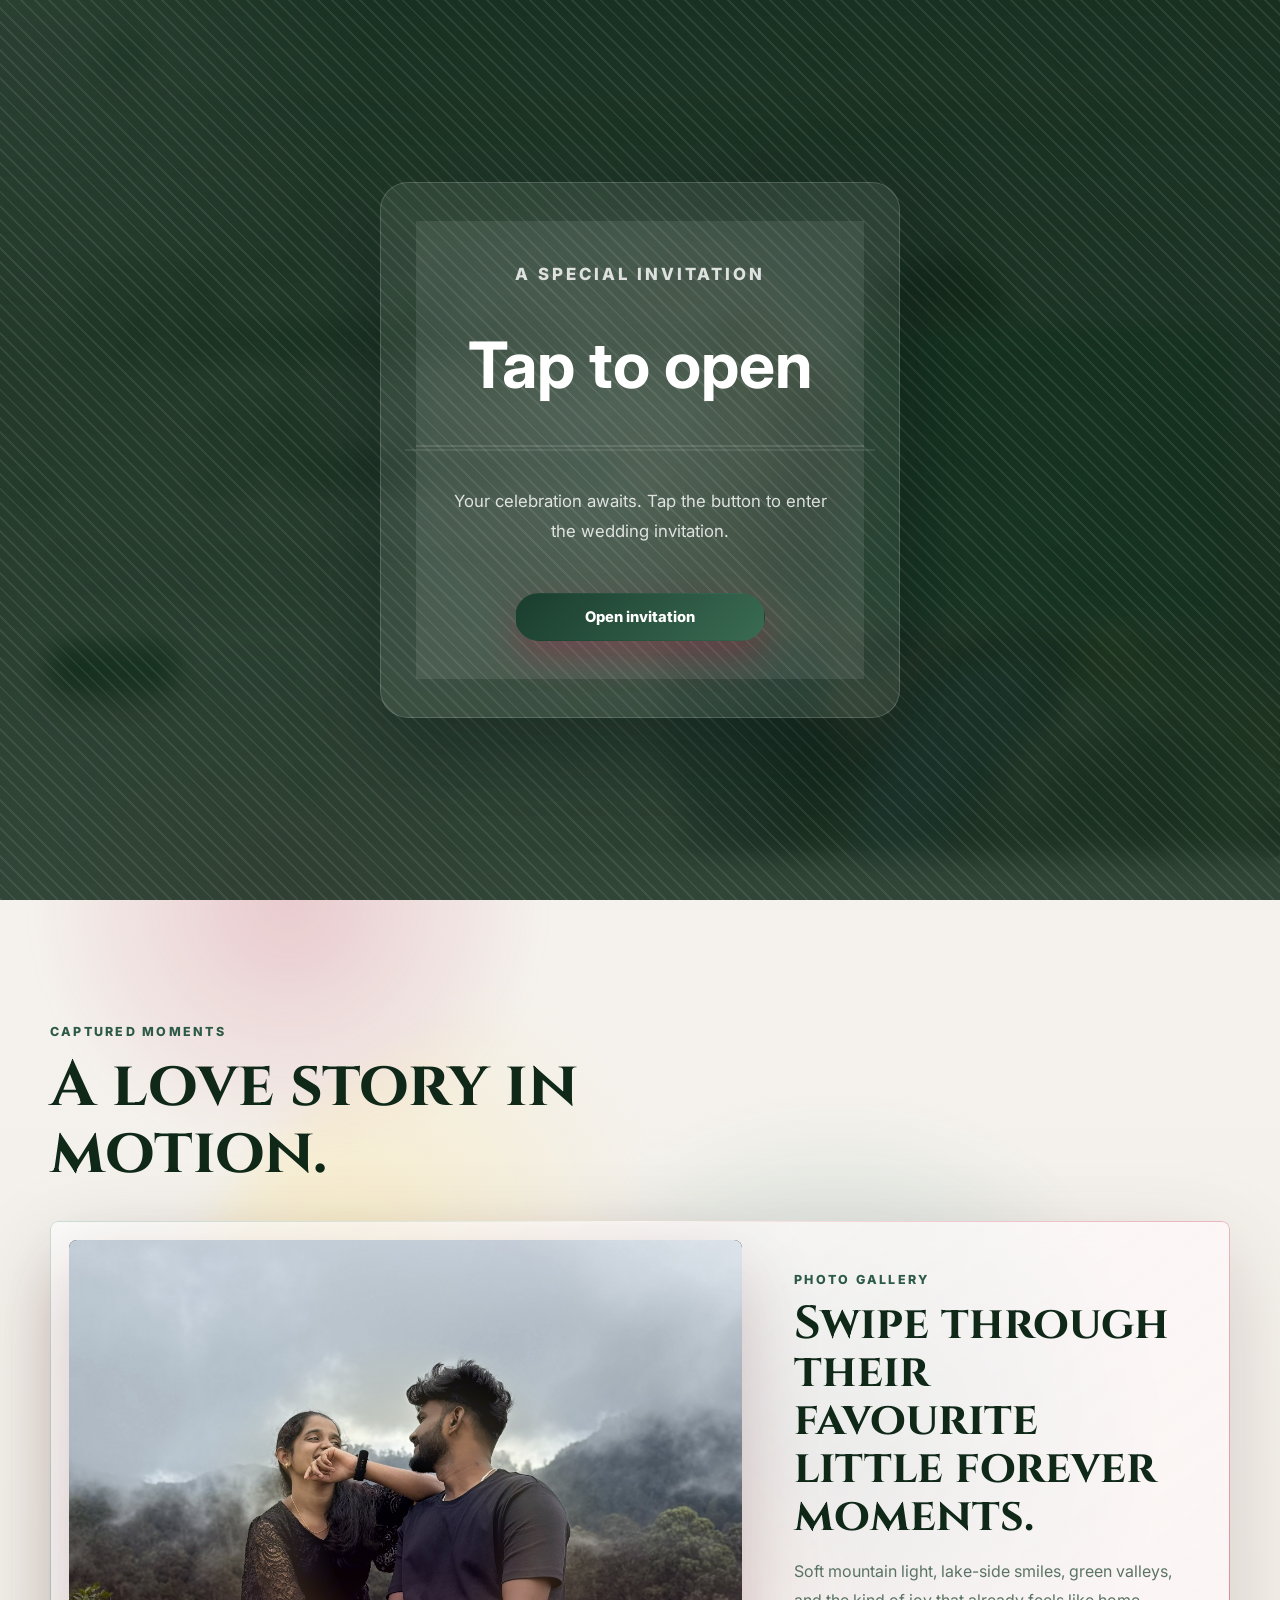
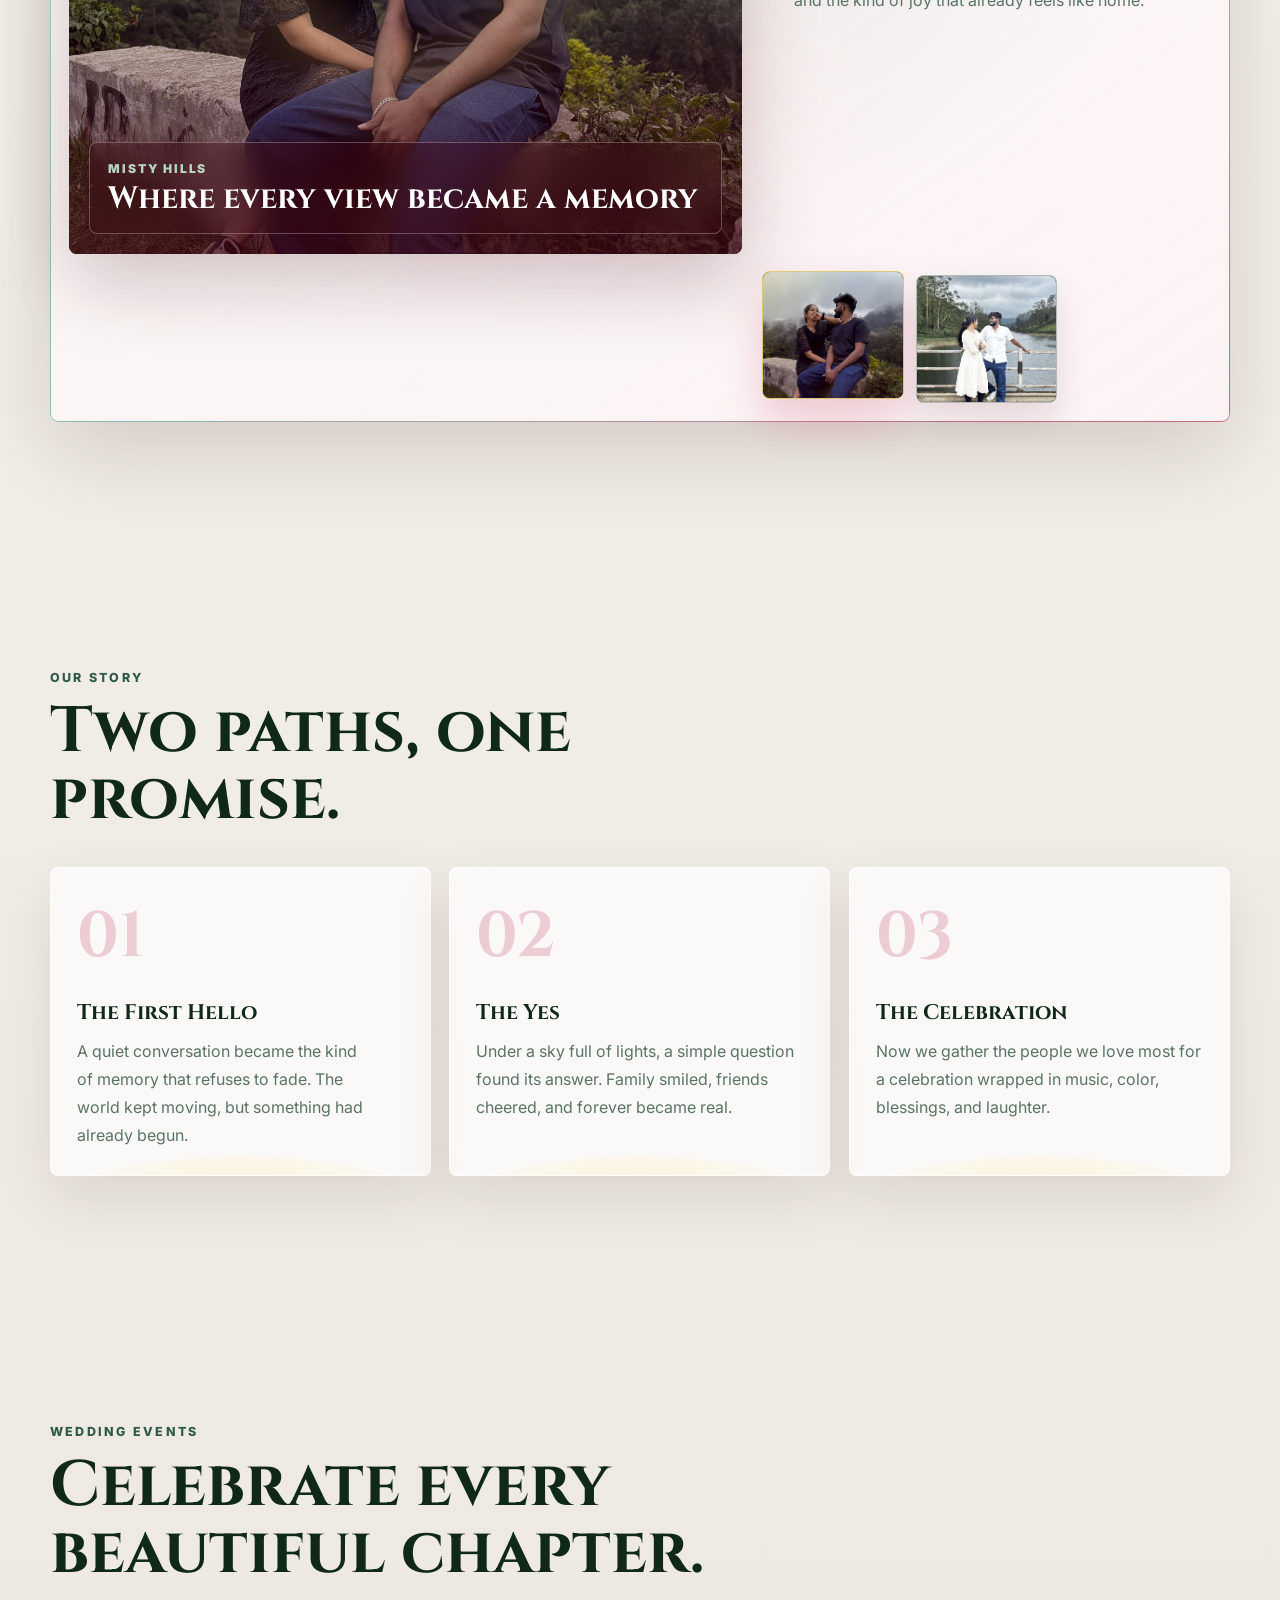
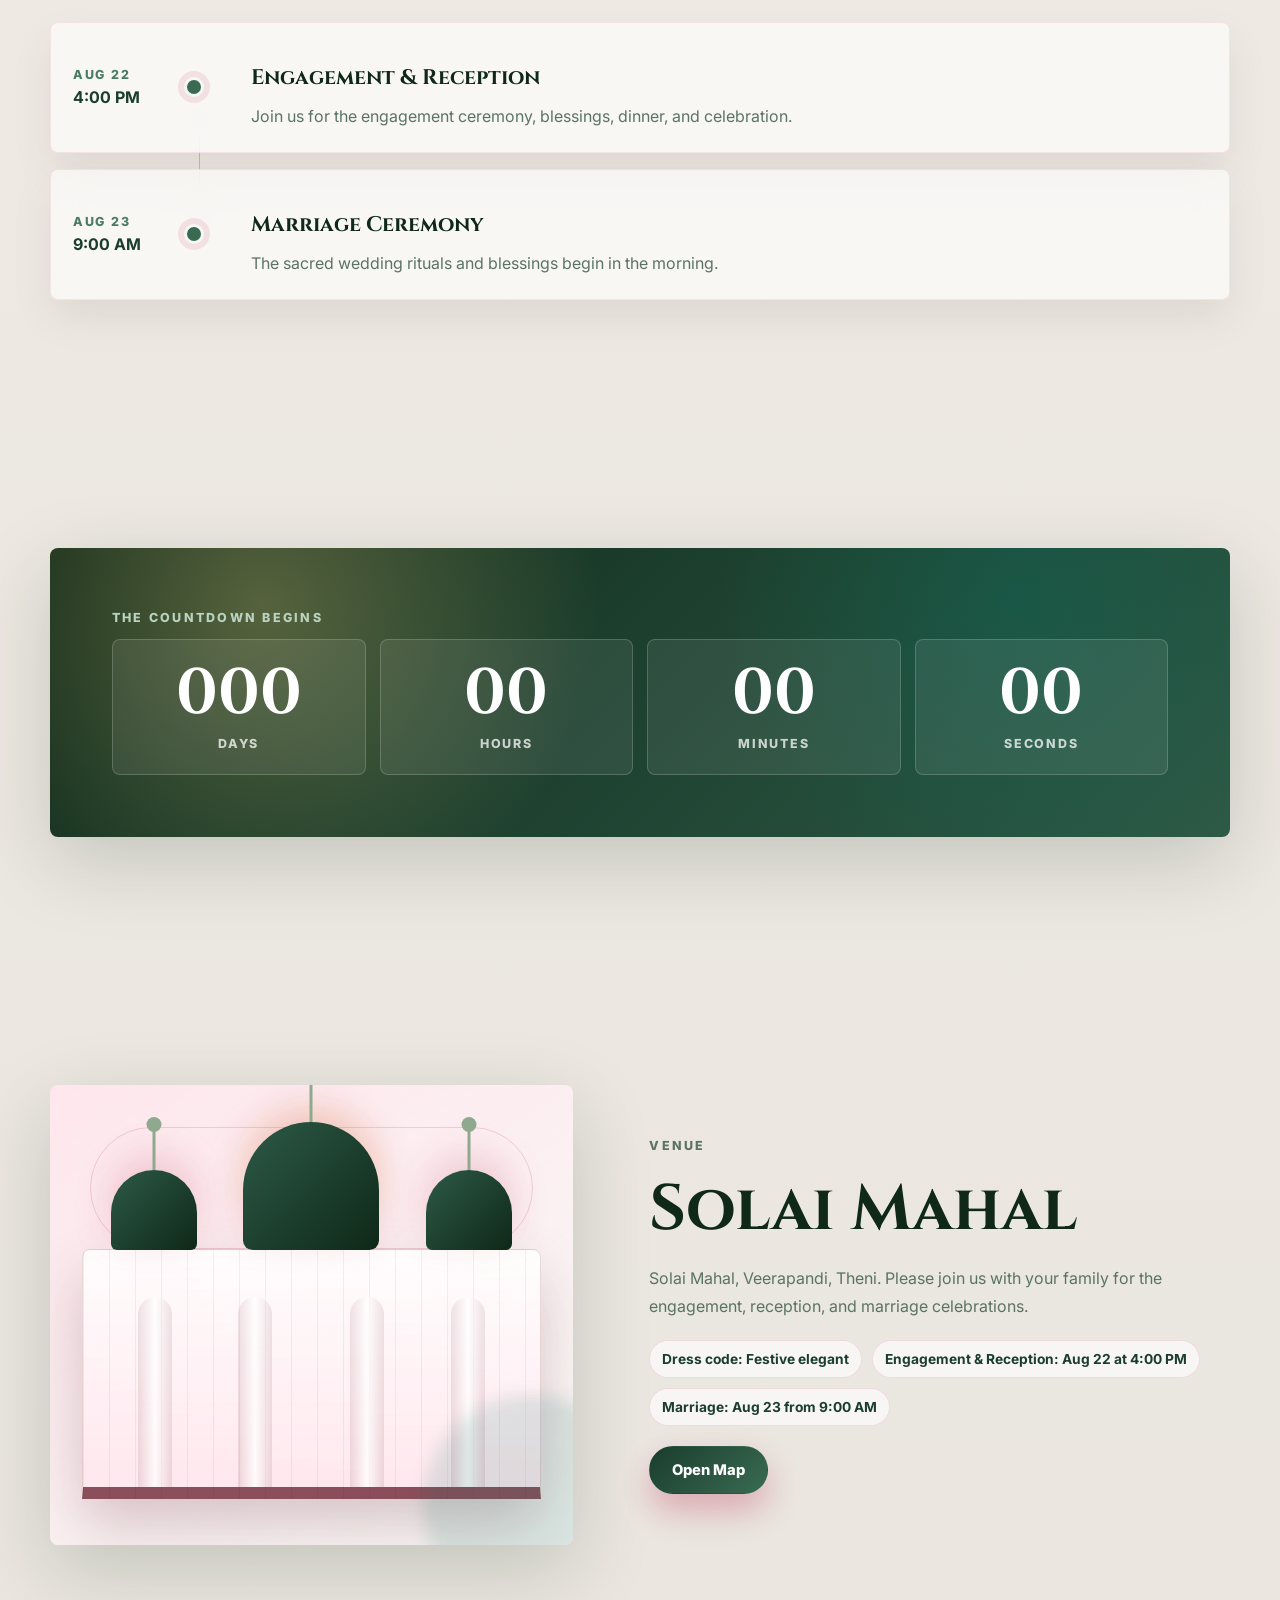
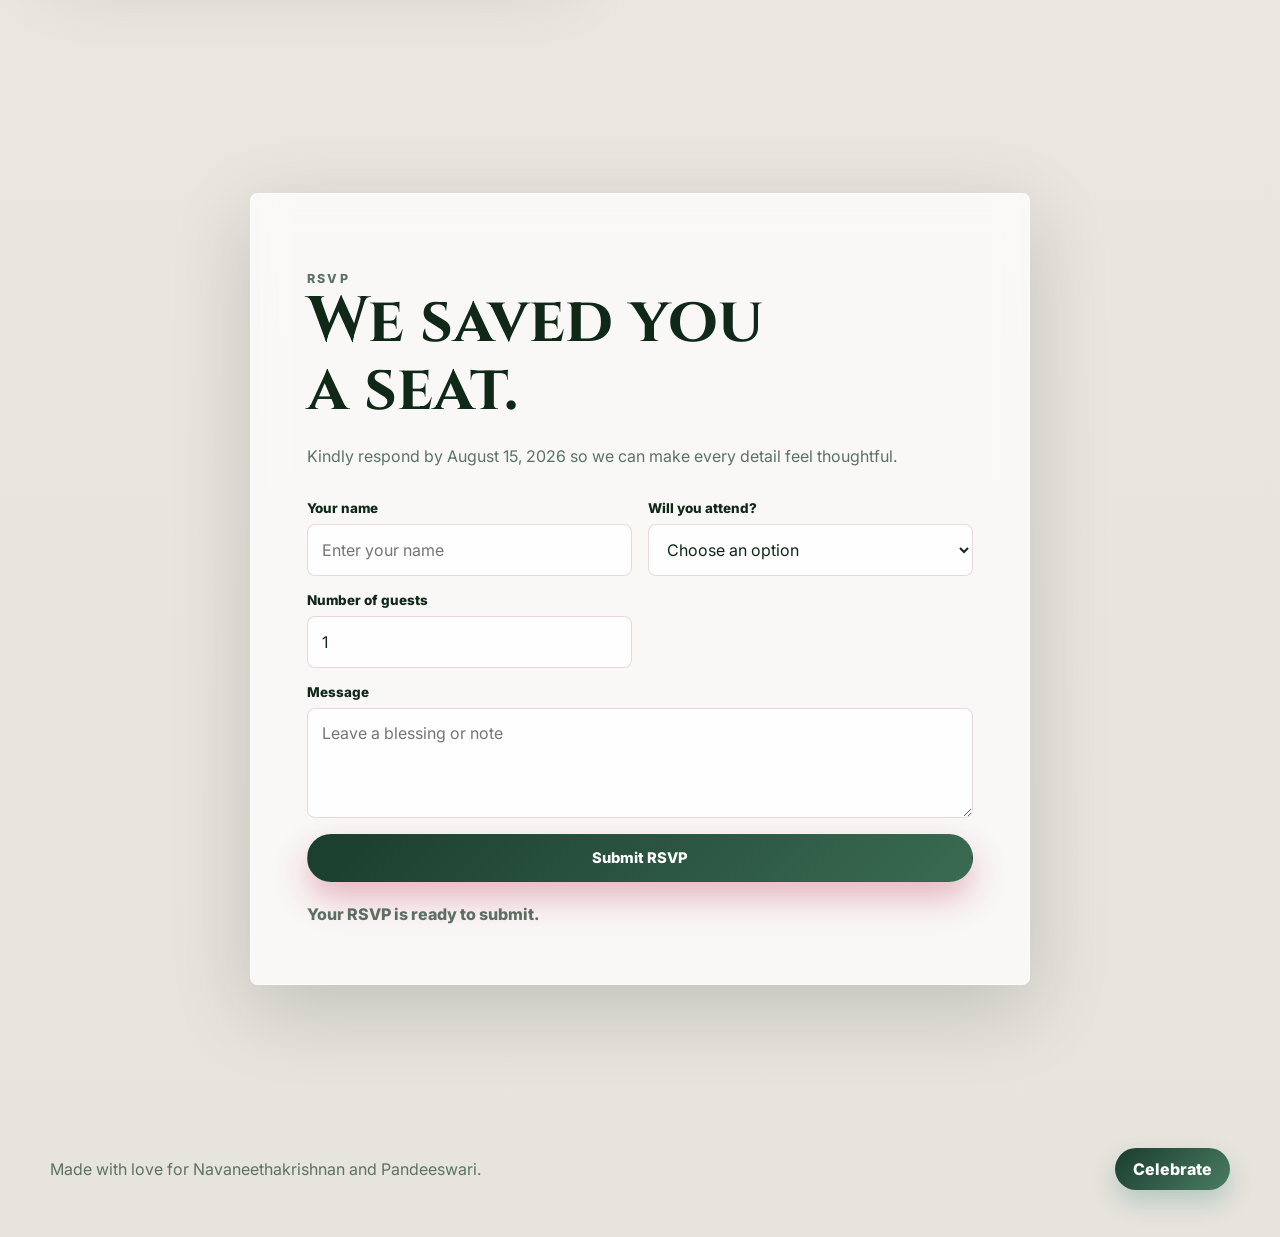
==== index.html @ 712ffda5 "song: Gehra Hua - Yalina's Intro Version" ====
<!doctype html>
<html lang="en">
  <head>
    <meta charset="UTF-8" />
    <meta name="viewport" content="width=device-width, initial-scale=1.0" />
    <title>Navaneethakrishnan & Pandeeswari | Wedding Invitation</title>
    <meta
      name="description"
      content="A cinematic wedding invitation website for Navaneethakrishnan and Pandeeswari."
    />
    <link rel="preconnect" href="https://fonts.googleapis.com" />
    <link rel="preconnect" href="https://fonts.gstatic.com" crossorigin />
    <link
      href="https://fonts.googleapis.com/css2?family=Cinzel:wght@500;600;700&family=Great+Vibes&family=Inter:wght@400;500;600;700&display=swap"
      rel="stylesheet"
    />
    <link rel="stylesheet" href="styles.css?v=20260823-photos" />
  </head>
  <body>
    <div class="invite-cover" role="dialog" aria-modal="true" aria-labelledby="invite-title" aria-describedby="invite-copy">
      <div class="invite-card" data-open-cover>
        <div class="invite-card__panel invite-card__panel--top">
          <p class="eyebrow">A special invitation</p>
          <h2 id="invite-title">Tap to open</h2>
        </div>
        <div class="invite-card__panel invite-card__panel--bottom">
          <p id="invite-copy">
            Your celebration awaits. Tap the button to enter the wedding invitation.
          </p>
          <button class="button button-primary invite-open-btn" type="button">Open invitation</button>
        </div>
      </div>
    </div>
    <audio id="bgMusic" loop preload="auto">
      <source
      src="assets/couple/Gehra Hua - Yalina's Intro Version.mp3"
      type="audio/mpeg"/>
    </audio>

    <div class="page-aura" aria-hidden="true"></div>
    <canvas id="fx-canvas" aria-hidden="true"></canvas>

    <header class="site-header" data-reveal>
      <a class="brand" href="#home" aria-label="Navaneethakrishnan and Pandeeswari home">
        <span>N</span>
        <span>&</span>
        <span>P</span>
      </a>

      <button class="nav-toggle" aria-label="Open navigation" aria-expanded="false">
        <span></span>
        <span></span>
        <span></span>
      </button>

      <nav class="site-nav" aria-label="Primary navigation">
        <a href="#moments">Moments</a>
        <a href="#story">Story</a>
        <a href="#events">Events</a>
        <a href="#venue">Venue</a>
        <a href="#rsvp">RSVP</a>
      </nav>
    </header>

    <main id="home">
      <section class="hero section-band">
        <div class="hero-orbit" aria-hidden="true">
          <span class="ring ring-one"></span>
          <span class="ring ring-two"></span>
          <span class="ring ring-three"></span>
          <span class="spark spark-one"></span>
          <span class="spark spark-two"></span>
          <span class="spark spark-three"></span>
        </div>

        <div class="hero-photo-vfx" aria-hidden="true">
          <img src="assets/couple/misty-hills.jpg" alt="" />
          <span class="hero-photo-glow"></span>
          <span class="hero-photo-scan"></span>
        </div>

        <div class="hero-content" data-reveal>
          <p class="eyebrow">Together with their families</p>
          <h1>
            <span class="script-name">Navaneethakrishnan</span>
            <span class="ampersand">&</span>
            <span class="script-name">Pandeeswari</span>
          </h1>
          <p class="hero-copy">
            Invite you to celebrate a night of vows, music, blessings, and a
            thousand little moments of joy.
          </p>

          <div class="hero-actions">
            <a class="button button-primary magnet" href="#rsvp">Send RSVP</a>
            <a class="button button-ghost magnet" href="#events">View Events</a>
          </div>
        </div>

        <div class="date-card tilt-card" data-reveal>
          <div class="date-card-content">
            <p class="date-kicker">Save the date</p>
            <p class="date-number">23</p>
            <p class="date-month">August 2026</p>
            <p class="date-location">Solai Mahal, Veerapandi, Theni</p>
          </div>
          <canvas id="date-scratch-canvas" class="date-scratch-canvas" aria-label="Scratch to reveal wedding date"></canvas>
          <p class="date-scratch-hint">Scratch here to reveal</p>
        </div>

        <a class="scroll-cue" href="#moments" aria-label="Scroll to moments">
          <span></span>
        </a>
      </section>

      <section id="moments" class="moments section-band">
        <div class="section-heading" data-reveal>
          <p class="eyebrow">Captured moments</p>
          <h2>A love story in motion.</h2>
        </div>

        <div class="moments-stage" data-reveal>
          <figure class="moment-feature tilt-card">
            <img
              id="moment-hero"
              src="assets/couple/misty-hills.jpg"
              alt="Navaneethakrishnan and Pandeeswari smiling together in misty hills"
            />
            <figcaption>
              <span id="moment-kicker">Misty Hills</span>
              <strong id="moment-title">Where every view became a memory</strong>
            </figcaption>
          </figure>

          <div class="moment-copy">
            <p class="eyebrow">Photo gallery</p>
            <h3>Swipe through their favourite little forever moments.</h3>
            <p>
              Soft mountain light, lake-side smiles, green valleys, and the kind
              of joy that already feels like home.
            </p>
          </div>

          <div class="moment-reel" aria-label="Couple photo gallery">
            <button
              class="moment-thumb is-active"
              type="button"
              aria-label="Show misty hills photo"
              data-image="assets/couple/misty-hills.jpg"
              data-alt="Navaneethakrishnan and Pandeeswari sitting together in misty hills"
              data-kicker="Misty Hills"
              data-title="Where every view became a memory"
            >
              <img src="assets/couple/misty-hills.jpg" alt="" loading="lazy" decoding="async" />
            </button>
            <button
              class="moment-thumb"
              type="button"
              aria-label="Show lake smiles photo"
              data-image="assets/couple/lake-smiles.jpg"
              data-alt="Navaneethakrishnan and Pandeeswari smiling together by the lake"
              data-kicker="Lake Smiles"
              data-title="The morning looked brighter with them"
            >
              <img src="assets/couple/lake-smiles.jpg" alt="" loading="lazy" decoding="async" />
            </button>
          </div>
        </div>
      </section>

      <section id="story" class="story section-band">
        <div class="section-heading" data-reveal>
          <p class="eyebrow">Our story</p>
          <h2>Two paths, one promise.</h2>
        </div>

        <div class="story-grid">
          <article class="glass-panel tilt-card" data-reveal>
            <span class="panel-number">01</span>
            <h3>The First Hello</h3>
            <p>
              A quiet conversation became the kind of memory that refuses to
              fade. The world kept moving, but something had already begun.
            </p>
          </article>

          <article class="glass-panel tilt-card" data-reveal>
            <span class="panel-number">02</span>
            <h3>The Yes</h3>
            <p>
              Under a sky full of lights, a simple question found its answer.
              Family smiled, friends cheered, and forever became real.
            </p>
          </article>

          <article class="glass-panel tilt-card" data-reveal>
            <span class="panel-number">03</span>
            <h3>The Celebration</h3>
            <p>
              Now we gather the people we love most for a celebration wrapped
              in music, color, blessings, and laughter.
            </p>
          </article>
        </div>
      </section>

      <section id="events" class="events section-band">
        <div class="section-heading" data-reveal>
          <p class="eyebrow">Wedding events</p>
          <h2>Celebrate every beautiful chapter.</h2>
        </div>

        <div class="timeline">
          <article class="event-card" data-reveal>
            <div class="event-time">
              <span>Aug 22</span>
              <strong>4:00 PM</strong>
            </div>
            <div>
              <h3>Engagement & Reception</h3>
              <p>Join us for the engagement ceremony, blessings, dinner, and celebration.</p>
            </div>
          </article>

          <article class="event-card" data-reveal>
            <div class="event-time">
              <span>Aug 23</span>
              <strong>9:00 AM</strong>
            </div>
            <div>
              <h3>Marriage Ceremony</h3>
              <p>The sacred wedding rituals and blessings begin in the morning.</p>
            </div>
          </article>
        </div>
      </section>

      <section class="countdown-section section-band" aria-label="Countdown">
        <div class="countdown-shell" data-reveal>
          <p class="eyebrow">The countdown begins</p>
          <div class="countdown" data-date="2026-08-23T09:00:00+05:30">
            <div>
              <strong id="days">000</strong>
              <span>Days</span>
            </div>
            <div>
              <strong id="hours">00</strong>
              <span>Hours</span>
            </div>
            <div>
              <strong id="minutes">00</strong>
              <span>Minutes</span>
            </div>
            <div>
              <strong id="seconds">00</strong>
              <span>Seconds</span>
            </div>
          </div>
        </div>
      </section>

      <section id="venue" class="venue section-band">
        <div class="venue-visual" data-reveal aria-hidden="true">
          <div class="palace">
            <span class="dome dome-left"></span>
            <span class="dome dome-center"></span>
            <span class="dome dome-right"></span>
            <span class="pillar pillar-one"></span>
            <span class="pillar pillar-two"></span>
            <span class="pillar pillar-three"></span>
            <span class="pillar pillar-four"></span>
          </div>
        </div>

        <div class="venue-copy" data-reveal>
          <p class="eyebrow">Venue</p>
          <h2>Solai Mahal</h2>
          <p>
            Solai Mahal, Veerapandi, Theni. Please join us with your family
            for the engagement, reception, and marriage celebrations.
          </p>
          <div class="venue-meta">
            <span>Dress code: Festive elegant</span>
            <span>Engagement & Reception: Aug 22 at 4:00 PM</span>
            <span>Marriage: Aug 23 from 9:00 AM</span>
          </div>
          <a class="button button-primary magnet" href="https://maps.app.goo.gl/CbwffYNHXpAgiGdS9" target="_blank" rel="noreferrer">
            Open Map
          </a>
        </div>
      </section>

      <section id="rsvp" class="rsvp section-band">
        <div class="rsvp-card" data-reveal>
          <p class="eyebrow">RSVP</p>
          <h2>We saved you a seat.</h2>
          <p>
            Kindly respond by August 15, 2026 so we can make every detail feel
            thoughtful.
          </p>

          <form class="rsvp-form">
            <label>
              <span>Your name</span>
              <input type="text" name="name" placeholder="Enter your name" required />
            </label>

            <label>
              <span>Will you attend?</span>
              <select name="attendance" required>
                <option value="">Choose an option</option>
                <option value="yes">Joyfully attending</option>
                <option value="no">Sending love from afar</option>
              </select>
            </label>

            <label>
              <span>Number of guests</span>
              <input type="number" name="guests" min="1" max="6" value="1" />
            </label>

            <label>
              <span>Message</span>
              <textarea name="message" rows="4" placeholder="Leave a blessing or note"></textarea>
            </label>

            <button class="button button-primary magnet" type="submit">Submit RSVP</button>
          </form>

          <p class="form-note" role="status" aria-live="polite"></p>
        </div>
      </section>
    </main>

    <footer class="site-footer">
      <p>Made with love for Navaneethakrishnan and Pandeeswari.</p>
      <button class="celebrate-button magnet" type="button">Celebrate</button>
    </footer>

    <script src="script.js?v=20260823-photos2"></script>
  </body>
</html>
---- styles.css ----
:root {
  --rose-950: #0f2818;
  --rose-900: #1a3d2e;
  --rose-800: #2d5a47;
  --rose-700: #3a6b52;
  --rose-100: #d4e8dd;
  --rose-50: #e8f0eb;
  --emerald-900: #1a3d2e;
  --emerald-700: #4a7c63;
  --gold-500: #8fa98f;
  --gold-300: #b8d4c0;
  --ink: #0f2818;
  --muted: #5a7364;
  --paper: #f5f8f6;
  --white: #ffffff;
  --shadow: 0 24px 80px rgba(15, 40, 24, 0.18);
  --radius: 8px;
}

@property --card-angle {
  syntax: "<angle>";
  inherits: false;
  initial-value: 0deg;
}

* {
  box-sizing: border-box;
}

html {
  overflow-x: hidden;
  scroll-behavior: smooth;
}

body {
  min-height: 100vh;
  margin: 0;
  overflow-x: hidden;
  color: var(--ink);
  font-family: Inter, system-ui, -apple-system, BlinkMacSystemFont, "Segoe UI", sans-serif;
  background: linear-gradient(180deg, #f8f6f2 0%, #efebe4 45%, #e7e3dd 100%);
}

body:not(.invitation-opened) {
  overflow: hidden;
}

body.nav-open {
  overflow: hidden;
}

.invite-cover {
  position: fixed;
  inset: 0;
  z-index: 60;
  display: grid;
  place-items: center;
  padding: 32px;
  perspective: 1600px;
  background: radial-gradient(circle at top left, rgba(255, 255, 255, 0.08), transparent 24%),
    linear-gradient(180deg, rgba(15, 40, 24, 0.96), rgba(15, 40, 24, 0.85));
  color: var(--white);
  backdrop-filter: blur(14px);
  transition: opacity 360ms ease, visibility 360ms ease;
}

.invite-cover::before {
  content: "";
  position: absolute;
  inset: 0;
  background: radial-gradient(circle at center, rgba(255, 255, 255, 0.08), transparent 35%),
    repeating-linear-gradient(45deg, rgba(255, 255, 255, 0.08), rgba(255, 255, 255, 0.08) 2px, transparent 2px, transparent 10px);
  pointer-events: none;
}

.invite-cover[aria-hidden="true"] {
  opacity: 0;
  visibility: hidden;
  pointer-events: none;
}

.invite-card {
  position: relative;
  z-index: 1;
  width: min(100%, 560px);
  border-radius: 32px;
  overflow: hidden;
  background: rgba(255, 255, 255, 0.08);
  border: 1px solid rgba(255, 255, 255, 0.16);
  box-shadow: 0 36px 90px rgba(8, 19, 20, 0.4);
  transform-style: preserve-3d;
}

.invite-card::before {
  content: "";
  position: absolute;
  inset: 50% 24px auto 24px;
  height: 1px;
  transform: translateY(-50%);
  background: rgba(255, 255, 255, 0.18);
  pointer-events: none;
}

.invite-card__panel {
  position: relative;
  min-height: 220px;
  display: grid;
  gap: 1rem;
  place-items: center;
  padding: 2.4rem 2.2rem;
  background: rgba(255, 255, 255, 0.08);
  transform-origin: center;
}

.invite-card__panel--top,
.invite-card__panel--bottom {
  transition: transform 0.88s cubic-bezier(0.22, 1, 0.36, 1), opacity 0.38s ease, filter 0.38s ease;
}

.invite-card__panel--top {
  border-bottom: 1px solid rgba(255, 255, 255, 0.12);
  transform-origin: bottom center;
}

.invite-card__panel--bottom {
  border-top: 1px solid rgba(255, 255, 255, 0.12);
  transform-origin: top center;
}

.invite-cover.is-opening .invite-card__panel--top {
  transform: rotateX(-88deg) translateY(-28px);
  opacity: 0.12;
  filter: blur(0.8px);
}

.invite-cover.is-opening .invite-card__panel--bottom {
  transform: rotateX(88deg) translateY(28px);
  opacity: 0.12;
  filter: blur(0.8px);
}

.invite-cover.is-opening .invite-card {
  transform: translateZ(0);
}

.invite-cover.is-opening {
  background: rgba(15, 40, 24, 0.18);
}

.invite-card h2 {
  margin: 0;
  font-size: clamp(2.8rem, 5vw, 4.6rem);
  line-height: 0.92;
  color: var(--white);
}

.invite-card p {
  margin: 0;
  color: rgba(255, 255, 255, 0.82);
  font-size: 1.05rem;
  line-height: 1.8;
}

.invite-open-btn {
  min-width: 250px;
}
  position: fixed;
  inset: 0;
  z-index: 60;
  display: grid;
  place-items: center;
  padding: 32px;
  background: radial-gradient(circle at top left, rgba(255, 255, 255, 0.08), transparent 24%),
    linear-gradient(180deg, rgba(15, 40, 24, 0.96), rgba(15, 40, 24, 0.85));
  color: var(--white);
  backdrop-filter: blur(14px);
  transition: opacity 360ms ease, visibility 360ms ease;
}

.invite-cover::before {
  content: "";
  position: absolute;
  inset: 0;
  background: radial-gradient(circle at center, rgba(255, 255, 255, 0.08), transparent 35%),
    repeating-linear-gradient(45deg, rgba(255, 255, 255, 0.08), rgba(255, 255, 255, 0.08) 2px, transparent 2px, transparent 10px);
  pointer-events: none;
}

.invite-cover[aria-hidden="true"] {
  opacity: 0;
  visibility: hidden;
  pointer-events: none;
}

.invite-card {
  position: relative;
  z-index: 1;
  max-width: 520px;
  width: min(100%, 100%);
  padding: 2.4rem 2.2rem;
  border-radius: 28px;
  background: rgba(255, 255, 255, 0.08);
  border: 1px solid rgba(255, 255, 255, 0.16);
  box-shadow: 0 36px 90px rgba(8, 19, 20, 0.4);
  text-align: center;
}

.invite-card h2 {
  margin: 0 0 0.75rem;
  font-size: clamp(2.8rem, 5vw, 4.6rem);
  line-height: 0.92;
  color: var(--white);
}

.invite-card p {
  margin: 0 0 1.9rem;
  color: rgba(255, 255, 255, 0.82);
  font-size: 1.05rem;
  line-height: 1.8;
}

.invite-open-btn {
  min-width: 250px;
}

body::before {
  position: fixed;
  inset: 0;
  z-index: -4;
  content: "";
  pointer-events: none;
  background: radial-gradient(circle at top center, rgba(255, 255, 255, 0.92), rgba(238, 234, 226, 0.55) 34%, rgba(232, 227, 220, 0.9) 62%, transparent 100%);
}

a {
  color: inherit;
  text-decoration: none;
}

button,
input,
select,
textarea {
  font: inherit;
}

button {
  cursor: pointer;
}

#fx-canvas {
  position: fixed;
  inset: 0;
  z-index: 5;
  width: 100%;
  height: 100%;
  pointer-events: none;
}

.page-aura {
  position: fixed;
  inset: auto auto -18rem 0;
  z-index: -3;
  width: 36rem;
  height: 36rem;
  border-radius: 999px;
  background: radial-gradient(circle, rgba(181, 23, 67, 0.18), transparent 64%);
  filter: blur(10px);
  animation: aura-drift 12s ease-in-out infinite alternate;
}

.site-header {
  position: fixed;
  top: 18px;
  left: 50%;
  z-index: 20;
  display: flex;
  width: min(1120px, calc(100% - 32px));
  align-items: center;
  justify-content: space-between;
  padding: 12px 14px;
  border: 1px solid rgba(255, 255, 255, 0.7);
  border-radius: 999px;
  background: rgba(255, 255, 255, 0.7);
  box-shadow: 0 18px 48px rgba(63, 7, 20, 0.12);
  backdrop-filter: blur(18px);
  transform: translateX(-50%);
}

.brand {
  display: inline-flex;
  width: 48px;
  height: 48px;
  align-items: center;
  justify-content: center;
  gap: 1px;
  border-radius: 50%;
  color: var(--white);
  font-family: Cinzel, serif;
  font-size: 0.8rem;
  font-weight: 700;
  letter-spacing: 0.02em;
  background: conic-gradient(from 140deg, var(--rose-900), var(--rose-700), var(--gold-500), var(--emerald-700), var(--rose-900));
  box-shadow: 0 10px 24px rgba(181, 23, 67, 0.28);
}

.site-nav {
  display: flex;
  align-items: center;
  gap: 6px;
}

.site-nav a {
  position: relative;
  overflow: hidden;
  padding: 12px 16px;
  border-radius: 999px;
  color: var(--rose-950);
  font-size: 0.86rem;
  font-weight: 700;
}

.site-nav a::before {
  position: absolute;
  inset: 0;
  z-index: -1;
  content: "";
  border-radius: inherit;
  background: rgba(181, 23, 67, 0.09);
  transform: scaleX(0);
  transform-origin: left;
  transition: transform 240ms ease;
}

.site-nav a:hover::before,
.site-nav a:focus-visible::before {
  transform: scaleX(1);
}

.nav-toggle {
  display: none;
  width: 46px;
  height: 46px;
  align-items: center;
  justify-content: center;
  border: 0;
  border-radius: 50%;
  background: var(--rose-900);
}

.nav-toggle span {
  position: absolute;
  width: 18px;
  height: 2px;
  border-radius: 99px;
  background: var(--white);
  transition: transform 220ms ease, opacity 220ms ease;
}

.nav-toggle span:nth-child(1) {
  transform: translateY(-6px);
}

.nav-toggle span:nth-child(3) {
  transform: translateY(6px);
}

.nav-open .nav-toggle span:nth-child(1) {
  transform: rotate(45deg);
}

.nav-open .nav-toggle span:nth-child(2) {
  opacity: 0;
}

.nav-open .nav-toggle span:nth-child(3) {
  transform: rotate(-45deg);
}

.section-band {
  position: relative;
  width: min(1180px, calc(100% - 36px));
  margin: 0 auto;
}

.hero {
  display: grid;
  min-height: 100svh;
  grid-template-columns: minmax(0, 1fr) minmax(280px, 380px);
  align-items: center;
  gap: clamp(2rem, 7vw, 5rem);
  padding: 128px 0 76px;
}

.hero::before {
  position: absolute;
  inset: 92px 0 auto auto;
  width: min(48vw, 620px);
  height: min(48vw, 620px);
  content: "";
  border-radius: 999px;
  background:
    radial-gradient(circle, rgba(255, 226, 134, 0.44), transparent 46%),
    conic-gradient(from 0deg, rgba(181, 23, 67, 0.28), rgba(8, 112, 96, 0.2), rgba(255, 226, 134, 0.35), rgba(181, 23, 67, 0.28));
  filter: blur(2px);
  opacity: 0.9;
  animation: slow-spin 28s linear infinite;
}

.hero-content {
  position: relative;
  z-index: 2;
}

.hero-photo-vfx {
  position: absolute;
  top: 112px;
  right: max(-52px, -4vw);
  bottom: 42px;
  z-index: 0;
  width: min(64vw, 880px);
  overflow: hidden;
  border-radius: var(--radius);
  opacity: 0.72;
  box-shadow: 0 30px 90px rgba(6, 63, 53, 0.22);
  mask-image: linear-gradient(90deg, transparent 0%, rgba(0, 0, 0, 0.15) 16%, black 42%);
  pointer-events: none;
}

.hero-photo-vfx img {
  width: 100%;
  height: 100%;
  object-fit: cover;
  filter: saturate(1.06) contrast(1.06);
  transform: scale(1.08);
  animation: cinematic-drift 18s ease-in-out infinite alternate;
}

.hero-photo-vfx::before,
.hero-photo-vfx::after,
.hero-photo-glow,
.hero-photo-scan {
  position: absolute;
  inset: 0;
  content: "";
  pointer-events: none;
}

.hero-photo-vfx::before {
  background:
    radial-gradient(circle at 58% 36%, transparent 0 14%, rgba(63, 7, 20, 0.2) 42%, rgba(63, 7, 20, 0.42) 100%),
    linear-gradient(90deg, rgba(255, 249, 251, 0.86), transparent 45%);
  mix-blend-mode: screen;
}

.hero-photo-vfx::after {
  background: linear-gradient(110deg, transparent 0 36%, rgba(255, 255, 255, 0.42) 45%, transparent 54% 100%);
  transform: translateX(-110%);
  animation: photo-sweep 5.8s ease-in-out infinite;
}

.hero-photo-glow {
  border: 1px solid rgba(255, 226, 134, 0.5);
  border-radius: inherit;
  box-shadow:
    inset 0 0 80px rgba(255, 226, 134, 0.2),
    0 0 50px rgba(181, 23, 67, 0.16);
}

.hero-photo-scan {
  background-image: linear-gradient(rgba(255, 255, 255, 0.11) 1px, transparent 1px);
  background-size: 100% 9px;
  opacity: 0.28;
  animation: scan-lines 3.8s linear infinite;
}

.eyebrow {
  margin: 0 0 14px;
  color: var(--rose-800);
  font-size: 0.78rem;
  font-weight: 800;
  letter-spacing: 0.18em;
  text-transform: uppercase;
}

h1,
h2,
h3,
p {
  text-wrap: pretty;
}

h1 {
  display: grid;
  grid-template-columns: auto;
  align-items: center;
  justify-items: center;
  gap: 0.05em;
  margin: 0;
  color: var(--rose-950);
  font-family: "Great Vibes", cursive;
  font-size: clamp(3.9rem, 8.2vw, 7.7rem);
  font-weight: 400;
  line-height: 0.92;
  text-shadow: 0 16px 46px rgba(63, 7, 20, 0.18);
}

.script-name {
  display: block;
  animation: float-name 5s ease-in-out infinite alternate;
}

.script-name:last-child {
  animation-delay: -2.6s;
}

.ampersand {
  align-self: center;
  margin: -0.15em 0 -0.08em;
  color: var(--gold-500);
  font-family: Cinzel, serif;
  font-size: 0.28em;
  font-weight: 700;
  line-height: 1;
  text-shadow: none;
}

.hero-copy {
  width: min(640px, 100%);
  margin: 24px 0 0;
  color: var(--muted);
  font-size: clamp(1.05rem, 1.8vw, 1.28rem);
  line-height: 1.8;
}

.hero-actions {
  display: flex;
  flex-wrap: wrap;
  gap: 14px;
  margin-top: 34px;
}

.button {
  position: relative;
  display: inline-flex;
  min-height: 48px;
  align-items: center;
  justify-content: center;
  overflow: hidden;
  padding: 0 22px;
  border: 1px solid transparent;
  border-radius: 999px;
  font-size: 0.92rem;
  font-weight: 800;
  isolation: isolate;
  transition: transform 180ms ease, box-shadow 180ms ease, border-color 180ms ease;
}

.button::after,
.celebrate-button::after {
  position: absolute;
  inset: -100% auto -100% -45%;
  z-index: -1;
  width: 38%;
  content: "";
  background: linear-gradient(90deg, transparent, rgba(255, 255, 255, 0.7), transparent);
  transform: rotate(18deg);
  animation: shine-sweep 3.6s ease-in-out infinite;
}

.button:hover,
.button:focus-visible,
.celebrate-button:hover,
.celebrate-button:focus-visible {
  transform: translateY(-2px);
}

.button-primary {
  color: var(--white);
  background: linear-gradient(135deg, var(--rose-900), var(--rose-700));
  box-shadow: 0 16px 34px rgba(181, 23, 67, 0.3);
}

.button-ghost {
  color: var(--rose-900);
  border-color: rgba(181, 23, 67, 0.2);
  background: rgba(255, 255, 255, 0.68);
  box-shadow: 0 14px 34px rgba(63, 7, 20, 0.08);
}

.hero-orbit {
  position: absolute;
  top: 53%;
  right: 10%;
  z-index: 1;
  width: min(48vw, 520px);
  aspect-ratio: 1;
  transform: translateY(calc(-50% + var(--orbit-parallax, 0px)));
  pointer-events: none;
}

.ring,
.spark {
  position: absolute;
  inset: 0;
  border-radius: 50%;
}

.ring {
  border: 1px solid rgba(181, 23, 67, 0.18);
  box-shadow: inset 0 0 60px rgba(255, 226, 134, 0.18);
  animation: orbit-pulse 5.5s ease-in-out infinite;
}

.ring-two {
  inset: 11%;
  border-style: dashed;
  animation-delay: -1.8s;
  animation-duration: 7s;
}

.ring-three {
  inset: 23%;
  border-color: rgba(8, 112, 96, 0.18);
  animation-delay: -3.1s;
  animation-duration: 8s;
}

.spark {
  width: 16px;
  height: 16px;
  margin: auto;
  background: var(--gold-300);
  box-shadow: 0 0 24px rgba(215, 170, 67, 0.9);
}

.spark-one {
  transform-origin: -130px center;
  animation: spark-orbit 7s linear infinite;
}

.spark-two {
  width: 11px;
  height: 11px;
  background: var(--rose-700);
  transform-origin: 160px center;
  animation: spark-orbit 9s linear infinite reverse;
}

.spark-three {
  width: 9px;
  height: 9px;
  background: var(--emerald-700);
  transform-origin: center 145px;
  animation: spark-orbit 11s linear infinite;
}

.date-card {
  position: relative;
  z-index: 2;
  overflow: hidden;
  padding: 34px;
  border: 1px solid rgba(255, 255, 255, 0.72);
  border-radius: var(--radius);
  background:
    url("data:image/svg+xml,%3Csvg xmlns='http://www.w3.org/2000/svg' viewBox='0 0 100 100'%3E%3Cpath d='M50 10 Q60 30 55 50 Q60 70 50 90 Q40 70 45 50 Q40 30 50 10' fill='%234a7c63' opacity='0.12'/%3E%3C/svg%3E"),
    url("data:image/svg+xml,%3Csvg xmlns='http://www.w3.org/2000/svg' viewBox='0 0 100 100'%3E%3Cpath d='M50 10 Q60 30 55 50 Q60 70 50 90 Q40 70 45 50 Q40 30 50 10' fill='%238fa98f' opacity='0.08'/%3E%3C/svg%3E"),
    linear-gradient(145deg, rgba(255, 255, 255, 0.78), rgba(255, 244, 247, 0.82)),
    radial-gradient(circle at top right, rgba(139, 169, 143, 0.2), transparent 50%);
  background-size: 70px 100px, 50px 120px, 100% 100%, 100% 100%;
  background-position: 10px -10px, -20px 20px, 0 0, 0 0;
  background-repeat: repeat, repeat, no-repeat, no-repeat;
  box-shadow: var(--shadow);
  backdrop-filter: blur(18px);
  transform-style: preserve-3d;
  animation: card-float 6s ease-in-out infinite, card-glow 4s ease-in-out infinite;
}

.date-kicker,
.date-month,
.date-location {
  margin: 0;
}

.date-kicker {
  color: var(--emerald-700);
  font-weight: 800;
  letter-spacing: 0.16em;
  text-transform: uppercase;
}

.date-number {
  margin: 10px 0 0;
  color: var(--rose-950);
  font-family: Cinzel, serif;
  font-size: clamp(6rem, 13vw, 9rem);
  font-weight: 700;
  line-height: 0.88;
}

.date-month {
  color: var(--rose-800);
  font-family: Cinzel, serif;
  font-size: 1.35rem;
  font-weight: 700;
}

.date-location {
  margin-top: 18px;
  color: var(--muted);
  line-height: 1.7;
}

.scroll-cue {
  position: absolute;
  bottom: 34px;
  left: 50%;
  z-index: 3;
  width: 28px;
  height: 48px;
  border: 1px solid rgba(95, 11, 29, 0.28);
  border-radius: 999px;
  transform: translateX(-50%);
}

.scroll-cue span {
  position: absolute;
  top: 10px;
  left: 50%;
  width: 6px;
  height: 6px;
  border-radius: 999px;
  background: var(--rose-800);
  transform: translateX(-50%);
  animation: scroll-dot 1.7s ease-in-out infinite;
}

.section-heading {
  width: min(720px, 100%);
  margin-bottom: 34px;
}

.section-heading h2,
.venue-copy h2,
.rsvp-card h2 {
  margin: 0;
  color: var(--rose-950);
  font-family: Cinzel, serif;
  font-size: clamp(2.35rem, 5vw, 4.6rem);
  line-height: 1.05;
}

.story,
.moments,
.events,
.countdown-section,
.venue,
.rsvp {
  padding: clamp(72px, 10vw, 124px) 0;
}

.moments {
  isolation: isolate;
}

.moments::before {
  position: absolute;
  top: 8%;
  left: 50%;
  z-index: -1;
  width: min(980px, 92vw);
  height: 72%;
  content: "";
  border-radius: 999px;
  background:
    radial-gradient(circle at 20% 28%, rgba(255, 226, 134, 0.34), transparent 30%),
    radial-gradient(circle at 70% 50%, rgba(8, 112, 96, 0.22), transparent 42%),
    radial-gradient(circle at 46% 66%, rgba(181, 23, 67, 0.16), transparent 50%);
  filter: blur(18px);
  transform: translateX(-50%);
  animation: aura-drift 14s ease-in-out infinite alternate;
}

.moments-stage {
  position: relative;
  display: grid;
  grid-template-columns: minmax(0, 1.2fr) minmax(280px, 0.8fr);
  gap: 20px;
  align-items: stretch;
  padding: clamp(12px, 2vw, 18px);
  border: 1px solid rgba(255, 255, 255, 0.72);
  border-radius: var(--radius);
  background:
    linear-gradient(145deg, rgba(255, 255, 255, 0.62), rgba(255, 244, 247, 0.78)),
    radial-gradient(circle at var(--gallery-x, 50%) var(--gallery-y, 50%), rgba(255, 226, 134, 0.22), transparent 34%);
  box-shadow: 0 28px 90px rgba(63, 7, 20, 0.16);
  backdrop-filter: blur(18px);
}

.moments-stage::before {
  position: absolute;
  inset: -1px;
  content: "";
  border-radius: inherit;
  background: conic-gradient(from var(--card-angle, 0deg), rgba(255, 226, 134, 0.08), rgba(181, 23, 67, 0.66), rgba(8, 112, 96, 0.46), rgba(255, 226, 134, 0.08));
  mask: linear-gradient(#000 0 0) content-box, linear-gradient(#000 0 0);
  mask-composite: exclude;
  padding: 1px;
  animation: border-spin 7s linear infinite;
  pointer-events: none;
}

.moment-feature {
  position: relative;
  min-height: clamp(360px, 48vw, 620px);
  margin: 0;
  overflow: hidden;
  border-radius: var(--radius);
  background: var(--rose-950);
  box-shadow: 0 30px 76px rgba(63, 7, 20, 0.22);
  transform-style: preserve-3d;
}

.moment-feature::before,
.moment-feature::after {
  position: absolute;
  inset: 0;
  z-index: 2;
  content: "";
  pointer-events: none;
}

.moment-feature::before {
  background:
    radial-gradient(circle at var(--gallery-x, 50%) var(--gallery-y, 50%), transparent 0 16%, rgba(255, 226, 134, 0.16) 28%, transparent 46%),
    linear-gradient(180deg, transparent 42%, rgba(63, 7, 20, 0.72));
}

.moment-feature::after {
  background: linear-gradient(120deg, transparent 0 42%, rgba(255, 255, 255, 0.52) 48%, transparent 56% 100%);
  transform: translateX(-120%);
  animation: photo-sweep 4.8s ease-in-out infinite;
}

.moment-feature img {
  display: block;
  width: 100%;
  height: 100%;
  min-height: inherit;
  object-fit: cover;
  filter: saturate(1.1) contrast(1.04);
  transform: scale(1.02);
  transition: opacity 420ms ease, filter 420ms ease, transform 900ms cubic-bezier(0.2, 0.8, 0.2, 1);
}

.moment-feature.is-swapping img {
  opacity: 0.18;
  filter: blur(10px) saturate(1.35);
  transform: scale(1.08) rotate(0.6deg);
}

.moment-feature figcaption {
  position: absolute;
  right: 20px;
  bottom: 20px;
  left: 20px;
  z-index: 3;
  display: grid;
  gap: 6px;
  padding: 18px;
  border: 1px solid rgba(255, 255, 255, 0.26);
  border-radius: var(--radius);
  color: var(--white);
  background: rgba(63, 7, 20, 0.38);
  box-shadow: 0 18px 44px rgba(63, 7, 20, 0.28);
  backdrop-filter: blur(14px);
}

.moment-feature figcaption span {
  color: var(--gold-300);
  font-size: 0.76rem;
  font-weight: 900;
  letter-spacing: 0.16em;
  text-transform: uppercase;
}

.moment-feature figcaption strong {
  font-family: Cinzel, serif;
  font-size: clamp(1.2rem, 2.4vw, 2.2rem);
  line-height: 1.1;
}

.moment-copy {
  align-self: start;
  padding: clamp(18px, 3vw, 32px);
}

.moment-copy h3 {
  margin: 0 0 16px;
  color: var(--rose-950);
  font-family: Cinzel, serif;
  font-size: clamp(1.8rem, 3.6vw, 3.4rem);
  line-height: 1.04;
}

.moment-copy p:not(.eyebrow) {
  margin: 0;
  color: var(--muted);
  line-height: 1.8;
}

.moment-reel {
  display: grid;
  grid-column: 2;
  grid-template-columns: repeat(3, minmax(0, 1fr));
  gap: 12px;
  align-self: end;
}

.moment-thumb {
  position: relative;
  height: clamp(94px, 10vw, 132px);
  overflow: hidden;
  padding: 0;
  border: 1px solid rgba(255, 255, 255, 0.68);
  border-radius: var(--radius);
  background: var(--rose-950);
  box-shadow: 0 16px 34px rgba(63, 7, 20, 0.12);
  transition: transform 220ms ease, box-shadow 220ms ease, border-color 220ms ease;
}

.moment-thumb::before {
  position: absolute;
  inset: 0;
  z-index: 2;
  content: "";
  background:
    linear-gradient(135deg, rgba(255, 226, 134, 0.34), transparent 36%),
    linear-gradient(180deg, transparent, rgba(63, 7, 20, 0.38));
  opacity: 0;
  transition: opacity 220ms ease;
}

.moment-thumb img {
  width: 100%;
  height: 100%;
  display: block;
  object-fit: cover;
  filter: saturate(0.78) contrast(1.04);
  transform: scale(1.05);
  transition: transform 420ms ease, filter 420ms ease;
}

.moment-thumb:hover,
.moment-thumb:focus-visible,
.moment-thumb.is-active {
  border-color: rgba(255, 226, 134, 0.86);
  box-shadow: 0 20px 42px rgba(181, 23, 67, 0.2);
  transform: translateY(-4px);
}

.moment-thumb:hover img,
.moment-thumb:focus-visible img,
.moment-thumb.is-active img {
  filter: saturate(1.18) contrast(1.08);
  transform: scale(1.12);
}

.moment-thumb.is-active::before {
  opacity: 1;
}

.story-grid {
  display: grid;
  grid-template-columns: repeat(3, minmax(0, 1fr));
  gap: 18px;
}

.glass-panel {
  position: relative;
  min-height: 280px;
  overflow: hidden;
  padding: 26px;
  border: 1px solid rgba(255, 255, 255, 0.72);
  border-radius: var(--radius);
  background: rgba(255, 255, 255, 0.7);
  box-shadow: 0 22px 56px rgba(63, 7, 20, 0.1);
  backdrop-filter: blur(16px);
  transform-style: preserve-3d;
}

.glass-panel::after {
  position: absolute;
  inset: auto -20% -60% -20%;
  height: 66%;
  content: "";
  border-radius: 50%;
  background: radial-gradient(circle, rgba(255, 226, 134, 0.32), transparent 65%);
  transition: transform 360ms ease;
}

.glass-panel:hover::after {
  transform: translateY(-18px) scale(1.08);
}

.panel-number {
  color: rgba(181, 23, 67, 0.2);
  font-family: Cinzel, serif;
  font-size: 4rem;
  font-weight: 700;
}

.glass-panel h3,
.event-card h3 {
  margin: 18px 0 10px;
  color: var(--rose-950);
  font-family: Cinzel, serif;
  font-size: 1.32rem;
}

.glass-panel p,
.event-card p,
.venue-copy p,
.rsvp-card p {
  margin: 0;
  color: var(--muted);
  line-height: 1.75;
}

.timeline {
  position: relative;
  display: grid;
  gap: 16px;
}

.timeline::before {
  position: absolute;
  top: 0;
  bottom: 0;
  left: 149px;
  width: 1px;
  content: "";
  background: linear-gradient(transparent, rgba(181, 23, 67, 0.28), transparent);
}

.event-card {
  position: relative;
  display: grid;
  grid-template-columns: 150px 1fr;
  gap: 28px;
  align-items: center;
  padding: 22px;
  border: 1px solid rgba(181, 23, 67, 0.09);
  border-radius: var(--radius);
  background: rgba(255, 255, 255, 0.62);
  box-shadow: 0 18px 42px rgba(63, 7, 20, 0.08);
  backdrop-filter: blur(14px);
  transition: transform 220ms ease, box-shadow 220ms ease;
}

.event-card::before {
  position: absolute;
  top: 50%;
  left: 143px;
  width: 14px;
  height: 14px;
  content: "";
  border: 3px solid var(--paper);
  border-radius: 50%;
  background: var(--rose-700);
  box-shadow: 0 0 0 6px rgba(181, 23, 67, 0.1);
  transform: translate(-50%, -50%);
}

.event-card:hover {
  box-shadow: 0 26px 66px rgba(63, 7, 20, 0.14);
  transform: translateY(-4px);
}

.event-time {
  display: grid;
  gap: 5px;
  color: var(--rose-900);
  font-weight: 800;
}

.event-time span {
  color: var(--emerald-700);
  font-size: 0.78rem;
  letter-spacing: 0.14em;
  text-transform: uppercase;
}

.countdown-shell {
  overflow: hidden;
  padding: clamp(28px, 6vw, 62px);
  border-radius: var(--radius);
  color: var(--white);
  background:
    radial-gradient(circle at 18% 20%, rgba(255, 226, 134, 0.28), transparent 34%),
    radial-gradient(circle at 82% 18%, rgba(8, 112, 96, 0.34), transparent 30%),
    linear-gradient(135deg, var(--rose-950), var(--rose-800));
  box-shadow: var(--shadow);
}

.countdown-shell .eyebrow {
  color: var(--gold-300);
}

.countdown {
  display: grid;
  grid-template-columns: repeat(4, minmax(0, 1fr));
  gap: 14px;
}

.countdown div {
  min-height: 136px;
  display: grid;
  place-items: center;
  padding: 18px;
  border: 1px solid rgba(255, 255, 255, 0.18);
  border-radius: var(--radius);
  background: rgba(255, 255, 255, 0.08);
}

.countdown strong {
  font-family: Cinzel, serif;
  font-size: clamp(2.3rem, 5vw, 4.5rem);
  line-height: 1;
}

.countdown span {
  color: rgba(255, 255, 255, 0.74);
  font-size: 0.78rem;
  font-weight: 800;
  letter-spacing: 0.14em;
  text-transform: uppercase;
}

.venue {
  display: grid;
  grid-template-columns: minmax(280px, 0.9fr) minmax(0, 1fr);
  gap: clamp(2rem, 6vw, 5rem);
  align-items: center;
}

.venue-visual {
  position: relative;
  min-height: 460px;
  overflow: hidden;
  border-radius: var(--radius);
  background:
    radial-gradient(circle at 50% 20%, rgba(255, 226, 134, 0.5), transparent 20%),
    linear-gradient(145deg, rgba(255, 230, 237, 0.92), rgba(255, 255, 255, 0.72));
  box-shadow: var(--shadow);
}

.venue-visual::before,
.venue-visual::after {
  position: absolute;
  content: "";
  border-radius: 999px;
}

.venue-visual::before {
  inset: 42px 40px auto;
  height: 120px;
  border: 1px solid rgba(181, 23, 67, 0.16);
  animation: palace-glow 4.8s ease-in-out infinite alternate;
}

.venue-visual::after {
  right: -70px;
  bottom: -70px;
  width: 220px;
  height: 220px;
  background: rgba(8, 112, 96, 0.13);
  filter: blur(8px);
}

.palace {
  position: absolute;
  inset: auto 32px 46px;
  height: 250px;
  border: 1px solid rgba(95, 11, 29, 0.14);
  border-bottom: 12px solid rgba(95, 11, 29, 0.72);
  border-radius: 8px 8px 0 0;
  background:
    linear-gradient(90deg, rgba(63, 7, 20, 0.06) 1px, transparent 1px) 0 0 / 26px 100%,
    linear-gradient(180deg, rgba(255, 255, 255, 0.84), rgba(255, 230, 237, 0.92));
  box-shadow: 0 26px 60px rgba(63, 7, 20, 0.2);
}

.dome {
  position: absolute;
  bottom: 100%;
  border-radius: 140px 140px 20px 20px;
  background: linear-gradient(135deg, var(--rose-800), var(--rose-950));
  box-shadow: 0 -14px 38px rgba(181, 23, 67, 0.18);
}

.dome::before {
  position: absolute;
  bottom: 100%;
  left: 50%;
  width: 3px;
  height: 44px;
  content: "";
  background: var(--gold-500);
  transform: translateX(-50%);
}

.dome::after {
  position: absolute;
  bottom: calc(100% + 38px);
  left: 50%;
  width: 15px;
  height: 15px;
  content: "";
  border-radius: 50%;
  background: var(--gold-500);
  transform: translateX(-50%);
}

.dome-left,
.dome-right {
  width: 86px;
  height: 80px;
}

.dome-left {
  left: 28px;
}

.dome-right {
  right: 28px;
}

.dome-center {
  left: 50%;
  width: 136px;
  height: 128px;
  transform: translateX(-50%);
}

.pillar {
  position: absolute;
  bottom: 0;
  width: 34px;
  height: 190px;
  border-radius: 999px 999px 0 0;
  background: linear-gradient(90deg, rgba(95, 11, 29, 0.1), rgba(255, 255, 255, 0.78), rgba(95, 11, 29, 0.1));
}

.pillar-one {
  left: 12%;
}

.pillar-two {
  left: 34%;
}

.pillar-three {
  right: 34%;
}

.pillar-four {
  right: 12%;
}

.venue-copy {
  display: grid;
  justify-items: start;
  gap: 20px;
}

.venue-meta {
  display: flex;
  flex-wrap: wrap;
  gap: 10px;
}

.venue-meta span {
  padding: 10px 12px;
  border: 1px solid rgba(181, 23, 67, 0.12);
  border-radius: 999px;
  color: var(--rose-900);
  background: rgba(255, 255, 255, 0.64);
  font-size: 0.86rem;
  font-weight: 700;
}

.rsvp-card {
  width: min(780px, 100%);
  margin: 0 auto;
  padding: clamp(26px, 6vw, 56px);
  border: 1px solid rgba(255, 255, 255, 0.72);
  border-radius: var(--radius);
  background: rgba(255, 255, 255, 0.74);
  box-shadow: var(--shadow);
  backdrop-filter: blur(16px);
}

.rsvp-card > p {
  margin-top: 18px;
}

.rsvp-form {
  display: grid;
  grid-template-columns: repeat(2, minmax(0, 1fr));
  gap: 16px;
  margin-top: 30px;
}

.rsvp-form label {
  display: grid;
  gap: 8px;
}

.rsvp-form label:nth-child(4),
.rsvp-form button {
  grid-column: 1 / -1;
}

.rsvp-form span {
  color: var(--rose-950);
  font-size: 0.84rem;
  font-weight: 800;
}

.rsvp-form input,
.rsvp-form select,
.rsvp-form textarea {
  width: 100%;
  border: 1px solid rgba(95, 11, 29, 0.15);
  border-radius: var(--radius);
  color: var(--ink);
  background: rgba(255, 255, 255, 0.82);
  outline: none;
  transition: border-color 180ms ease, box-shadow 180ms ease;
}

.rsvp-form input,
.rsvp-form select {
  height: 52px;
  padding: 0 14px;
}

.rsvp-form textarea {
  resize: vertical;
  padding: 14px;
}

.rsvp-form input:focus,
.rsvp-form select:focus,
.rsvp-form textarea:focus {
  border-color: rgba(181, 23, 67, 0.52);
  box-shadow: 0 0 0 4px rgba(181, 23, 67, 0.1);
}

.form-note {
  min-height: 28px;
  margin-top: 18px;
  color: var(--emerald-700);
  font-weight: 800;
}

.site-footer {
  display: flex;
  width: min(1180px, calc(100% - 36px));
  align-items: center;
  justify-content: space-between;
  gap: 18px;
  margin: 0 auto;
  padding: 34px 0 42px;
  color: var(--muted);
}

.celebrate-button {
  position: relative;
  min-height: 42px;
  overflow: hidden;
  padding: 0 18px;
  border: 0;
  border-radius: 999px;
  color: var(--white);
  background: linear-gradient(135deg, var(--emerald-900), var(--emerald-700));
  box-shadow: 0 12px 24px rgba(8, 112, 96, 0.22);
  font-weight: 800;
  transition: transform 180ms ease;
}

[data-reveal] {
  opacity: 0;
  transform: translateY(26px);
  transition: opacity 800ms ease, transform 800ms cubic-bezier(0.2, 0.8, 0.2, 1);
}

[data-reveal].is-visible {
  opacity: 1;
  transform: translateY(0);
}

.site-header[data-reveal] {
  transform: translateX(-50%) translateY(26px);
}

.site-header[data-reveal].is-visible {
  transform: translateX(-50%) translateY(0);
}

.tilt-card {
  will-change: transform;
}

@keyframes aura-drift {
  from {
    transform: translate3d(0, 0, 0) scale(1);
  }

  to {
    transform: translate3d(18vw, -12vh, 0) scale(1.18);
  }
}

@keyframes slow-spin {
  to {
    transform: rotate(1turn);
  }
}

@keyframes float-name {
  from {
    transform: translateY(0);
  }

  to {
    transform: translateY(-10px);
  }
}

@keyframes orbit-pulse {
  0%,
  100% {
    transform: scale(0.96) rotate(0deg);
    opacity: 0.45;
  }

  50% {
    transform: scale(1.04) rotate(12deg);
    opacity: 1;
  }
}

@keyframes spark-orbit {
  to {
    transform: rotate(1turn);
  }
}

@keyframes shine-sweep {
  0%,
  55% {
    transform: translateX(0) rotate(18deg);
  }

  100% {
    transform: translateX(430%) rotate(18deg);
  }
}

@keyframes border-spin {
  to {
    --card-angle: 360deg;
  }
}

@keyframes scroll-dot {
  0% {
    opacity: 0;
    transform: translate(-50%, 0);
  }

  35%,
  70% {
    opacity: 1;
  }

  100% {
    opacity: 0;
    transform: translate(-50%, 18px);
  }
}

@keyframes palace-glow {
  from {
    box-shadow: 0 0 0 rgba(215, 170, 67, 0);
  }

  to {
    box-shadow: 0 0 58px rgba(215, 170, 67, 0.42);
  }
}

@keyframes cinematic-drift {
  from {
    transform: scale(1.08) translate3d(-1.5%, -1%, 0);
  }

  to {
    transform: scale(1.16) translate3d(2%, 1.4%, 0);
  }
}

@keyframes photo-sweep {
  0%,
  42% {
    transform: translateX(-120%);
  }

  100% {
    transform: translateX(130%);
  }
}

@keyframes scan-lines {
  to {
    background-position: 0 36px;
  }
}

@keyframes card-float {
  0%, 100% {
    transform: translateY(0px) scale(1);
  }
  50% {
    transform: translateY(-15px) scale(1.02);
  }
}

@keyframes card-glow {
  0%, 100% {
    box-shadow: 0 24px 80px rgba(58, 107, 82, 0.15), 0 0 40px rgba(74, 124, 99, 0.1);
  }
  50% {
    box-shadow: 0 24px 100px rgba(58, 107, 82, 0.25), 0 0 60px rgba(74, 124, 99, 0.2);
  }
}

.date-card-content {
  position: relative;
  z-index: 3;
  pointer-events: none;
}

#date-scratch-canvas {
  position: absolute;
  inset: 0;
  z-index: 4;
  width: 100%;
  height: 100%;
  display: block;
  cursor: pointer;
  border-radius: var(--radius);
  touch-action: none;
  background: linear-gradient(135deg, rgba(255, 255, 255, 0.2), rgba(255, 255, 255, 0.08));
  box-shadow: inset 0 0 0 1px rgba(255, 255, 255, 0.14);
}

.date-scratch-hint {
  position: absolute;
  bottom: 14px;
  left: 50%;
  z-index: 5;
  transform: translateX(-50%);
  margin: 0;
  padding: 6px 12px;
  border-radius: 999px;
  background: rgba(58, 107, 82, 0.4);
  color: rgba(255, 255, 255, 0.9);
  font-size: 0.7rem;
  font-weight: 700;
  letter-spacing: 0.1em;
  text-transform: uppercase;
  backdrop-filter: blur(8px);
  transition: opacity 420ms ease;
  pointer-events: none;
}

.date-card.is-revealed #date-scratch-canvas {
  opacity: 0;
  pointer-events: none;
}

.date-card.is-revealed .date-scratch-hint {
  opacity: 0;
  pointer-events: none;
}

@media (max-width: 860px) {
  .nav-toggle {
    display: inline-flex;
  }

  .site-nav {
    position: fixed;
    top: 82px;
    right: 16px;
    left: 16px;
    display: grid;
    gap: 4px;
    padding: 12px;
    border: 1px solid rgba(255, 255, 255, 0.72);
    border-radius: var(--radius);
    background: rgba(255, 255, 255, 0.94);
    box-shadow: var(--shadow);
    opacity: 0;
    transform: translateY(-16px);
    pointer-events: none;
    transition: opacity 180ms ease, transform 180ms ease;
  }

  .nav-open .site-nav {
    opacity: 1;
    transform: translateY(0);
    pointer-events: auto;
  }

  .site-nav a {
    padding: 14px 16px;
  }

  .hero {
    grid-template-columns: 1fr;
    padding-top: 112px;
  }

  .hero-photo-vfx {
    inset: 96px -22px auto -22px;
    width: auto;
    height: 58vh;
    opacity: 0.38;
    mask-image: linear-gradient(180deg, black, transparent 92%);
  }

  .hero::before,
  .hero-orbit {
    right: 50%;
    width: min(90vw, 520px);
    transform: translate(50%, calc(-50% + var(--orbit-parallax, 0px)));
  }

  .date-card {
    width: min(440px, 100%);
  }

  .story-grid,
  .moments-stage,
  .venue {
    grid-template-columns: 1fr;
  }

  .moment-feature {
    min-height: clamp(300px, 66vw, 520px);
  }

  .moment-copy {
    padding-bottom: 4px;
  }

  .moment-reel {
    grid-column: auto;
    grid-template-columns: repeat(3, minmax(0, 1fr));
  }

  .venue-visual {
    min-height: 390px;
  }

  .countdown {
    grid-template-columns: repeat(2, minmax(0, 1fr));
  }
}

@media (max-width: 620px) {
  .section-band,
  .site-footer {
    width: min(100% - 28px, 1180px);
  }

  h1 {
    font-size: clamp(2.25rem, 10vw, 3.1rem);
  }

  .script-name {
    overflow-wrap: normal;
    white-space: nowrap;
  }

  .hero-actions,
  .site-footer {
    align-items: stretch;
    flex-direction: column;
  }

  .button,
  .celebrate-button {
    width: 100%;
  }

  .timeline::before {
    left: 22px;
  }

  .event-card {
    grid-template-columns: 1fr;
    gap: 12px;
    padding-left: 50px;
  }

  .event-card::before {
    left: 22px;
  }

  .countdown {
    gap: 10px;
  }

  .countdown div {
    min-height: 112px;
    padding: 12px;
  }

  .moments-stage {
    gap: 12px;
    padding: 10px;
  }

  .moment-feature {
    min-height: 280px;
  }

  .moment-feature figcaption {
    right: 12px;
    bottom: 12px;
    left: 12px;
    padding: 14px;
  }

  .moment-reel {
    grid-template-columns: repeat(2, minmax(0, 1fr));
  }

  .moment-thumb {
    height: 86px;
  }

  .rsvp-form {
    grid-template-columns: 1fr;
  }

  .venue-visual {
    min-height: 330px;
  }

  .palace {
    right: 18px;
    left: 18px;
    height: 210px;
  }

  .dome-left,
  .dome-right {
    width: 58px;
    height: 58px;
  }

  .dome-center {
    width: 98px;
    height: 96px;
  }

  .pillar {
    width: 24px;
    height: 156px;
  }
}

@media (prefers-reduced-motion: reduce) {
  *,
  *::before,
  *::after {
    scroll-behavior: auto !important;
    animation-duration: 1ms !important;
    animation-iteration-count: 1 !important;
    transition-duration: 1ms !important;
  }

  #fx-canvas {
    display: none;
  }
}
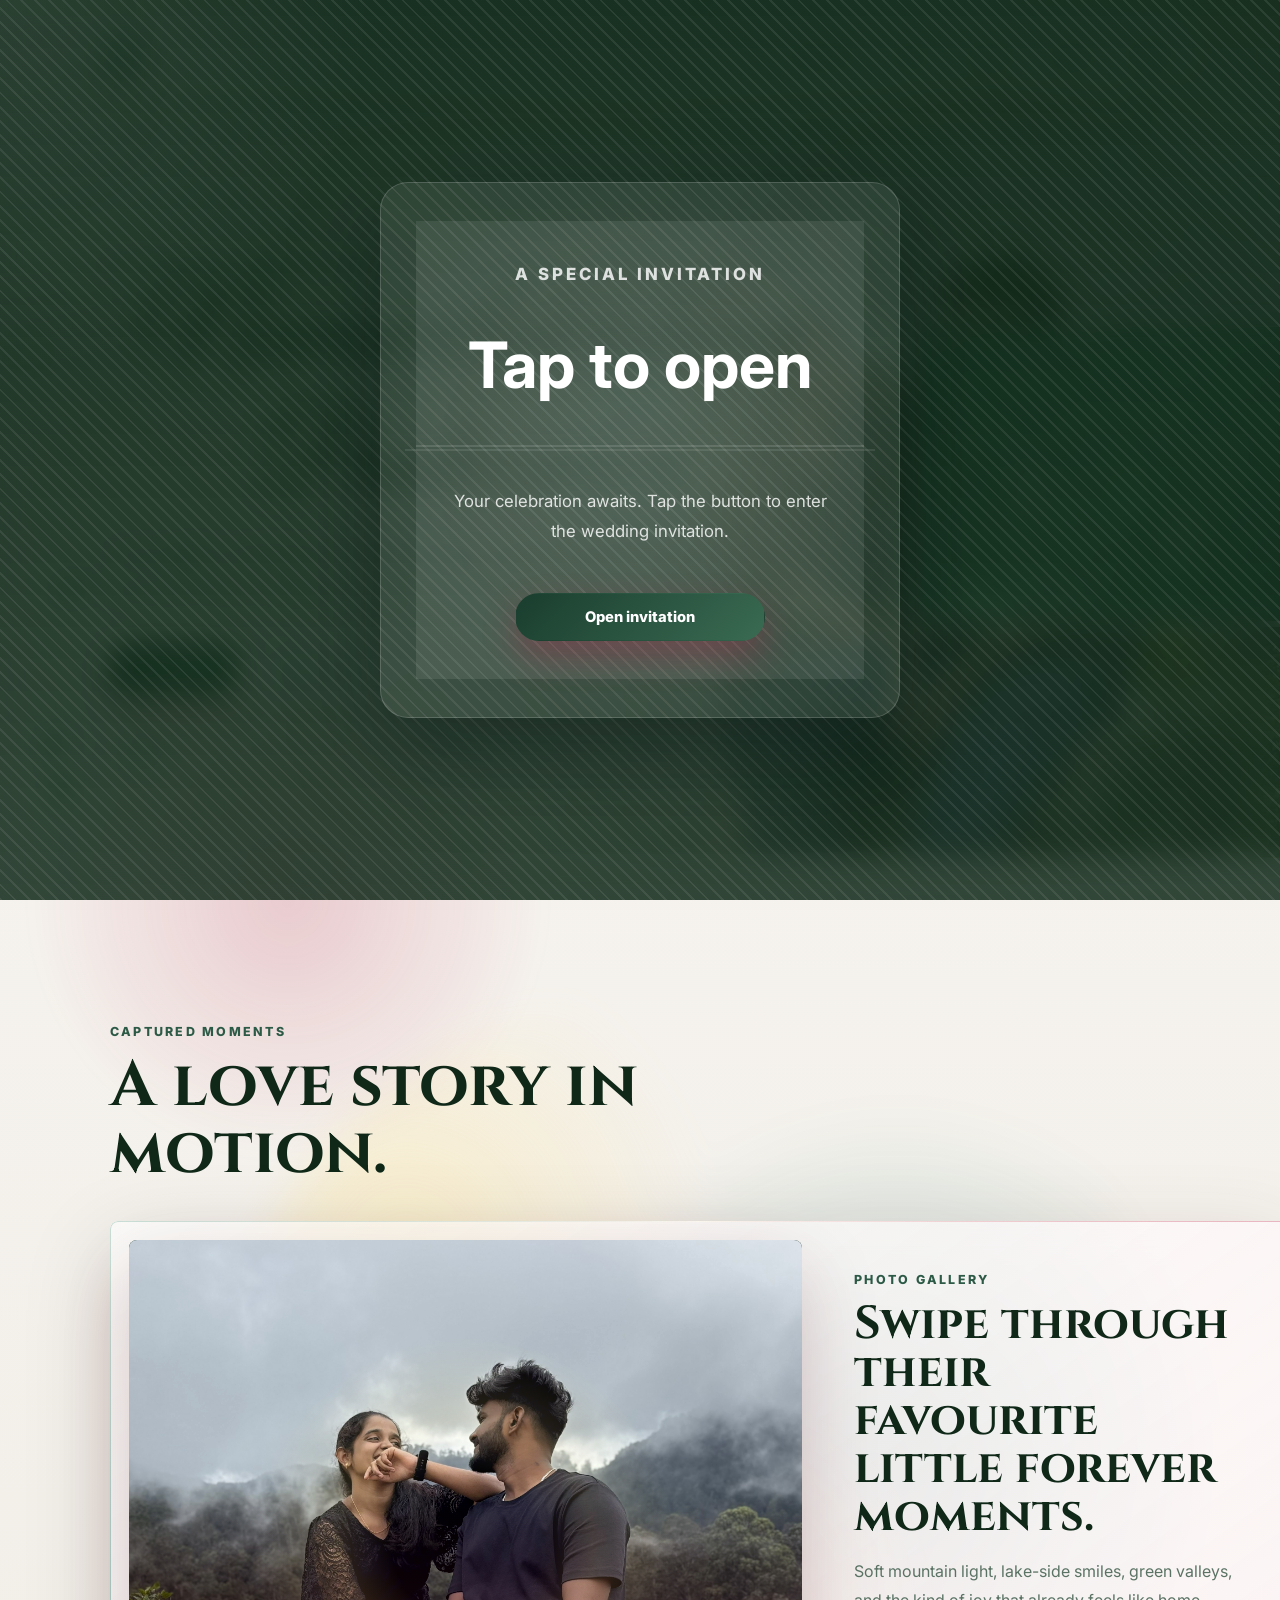
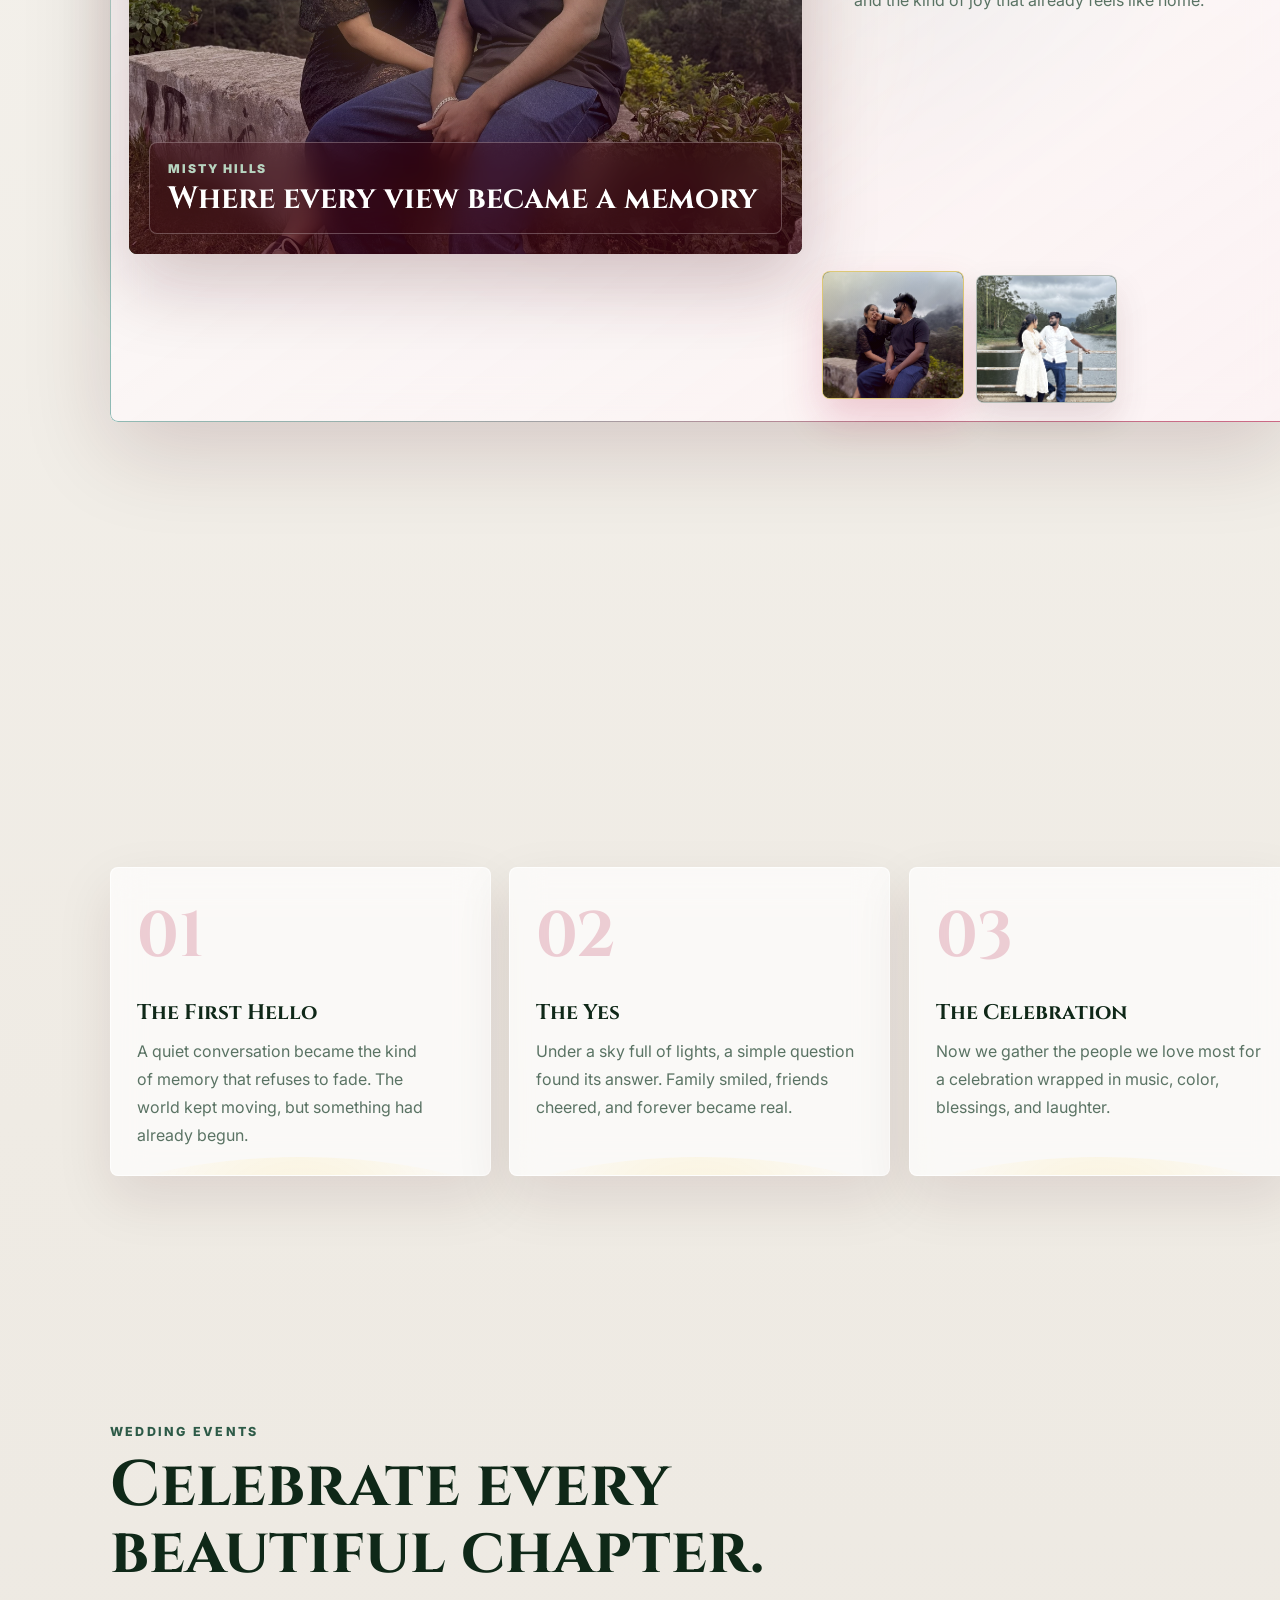
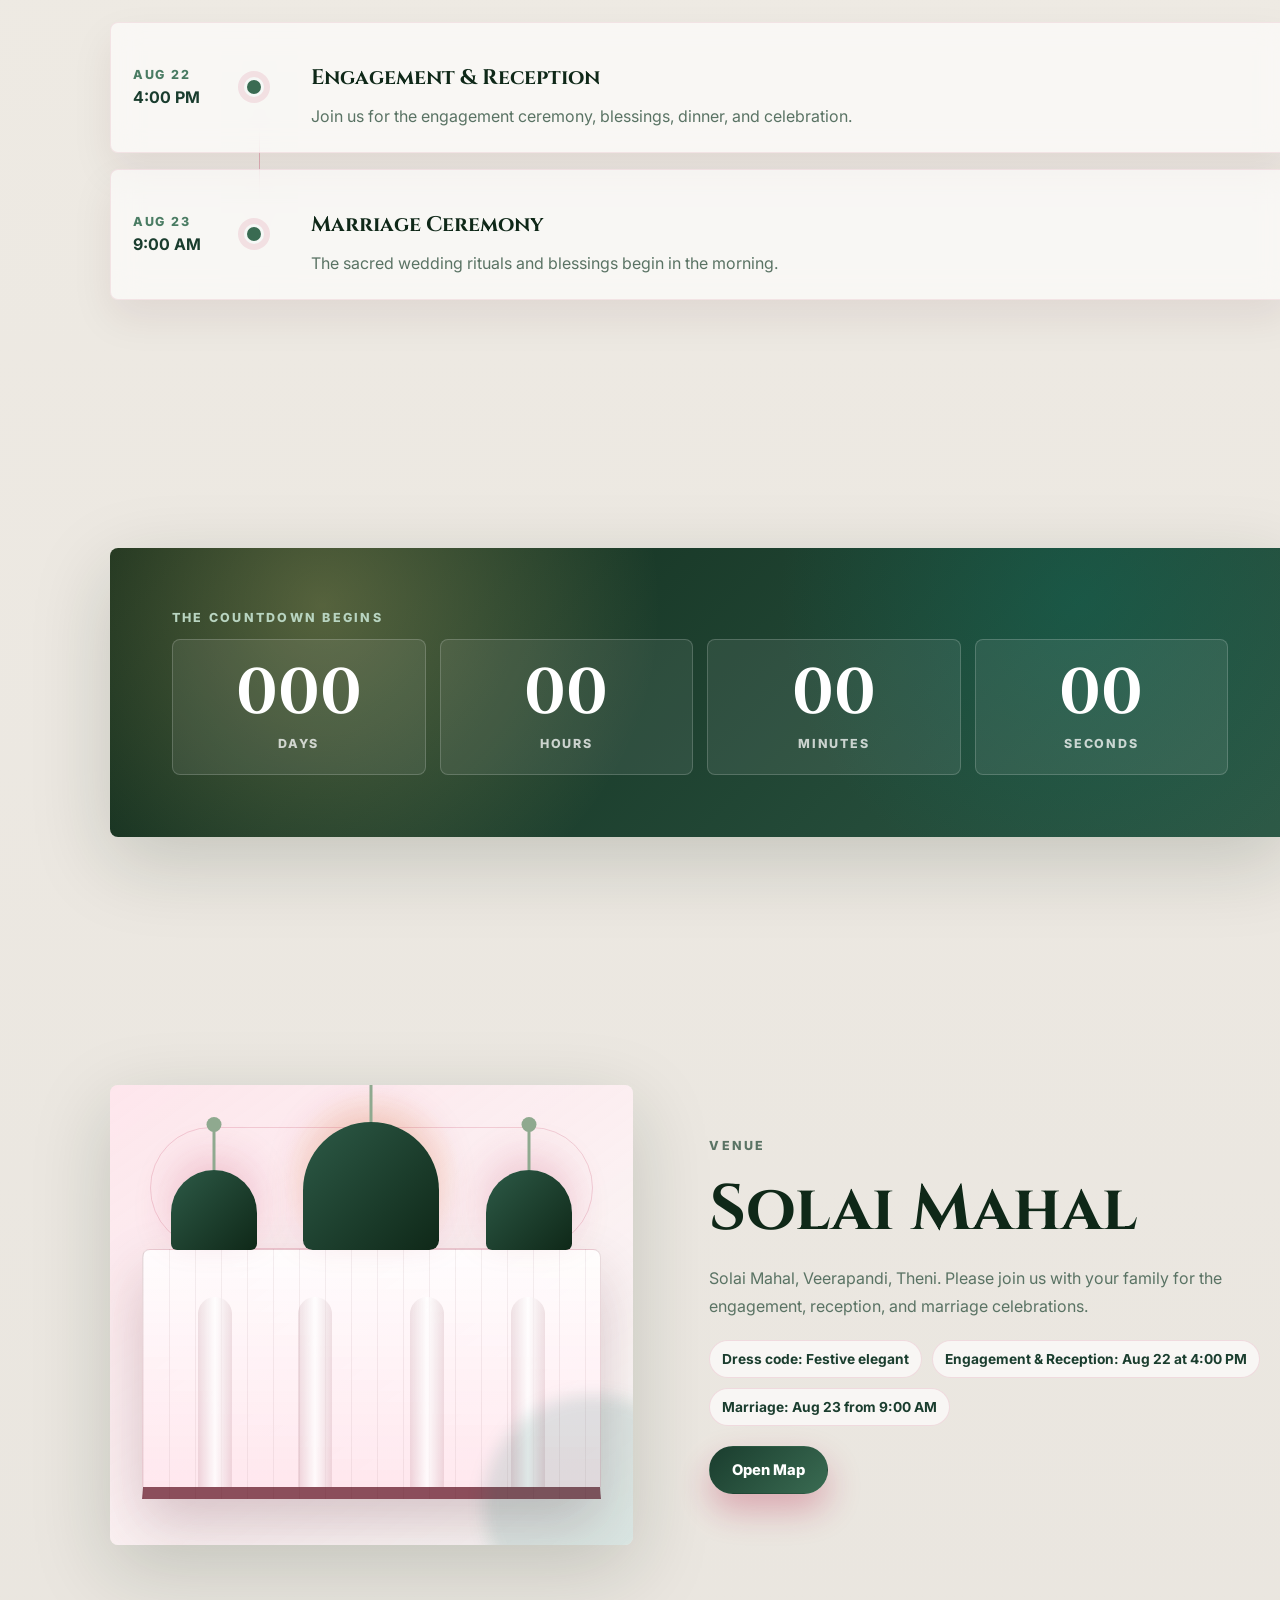
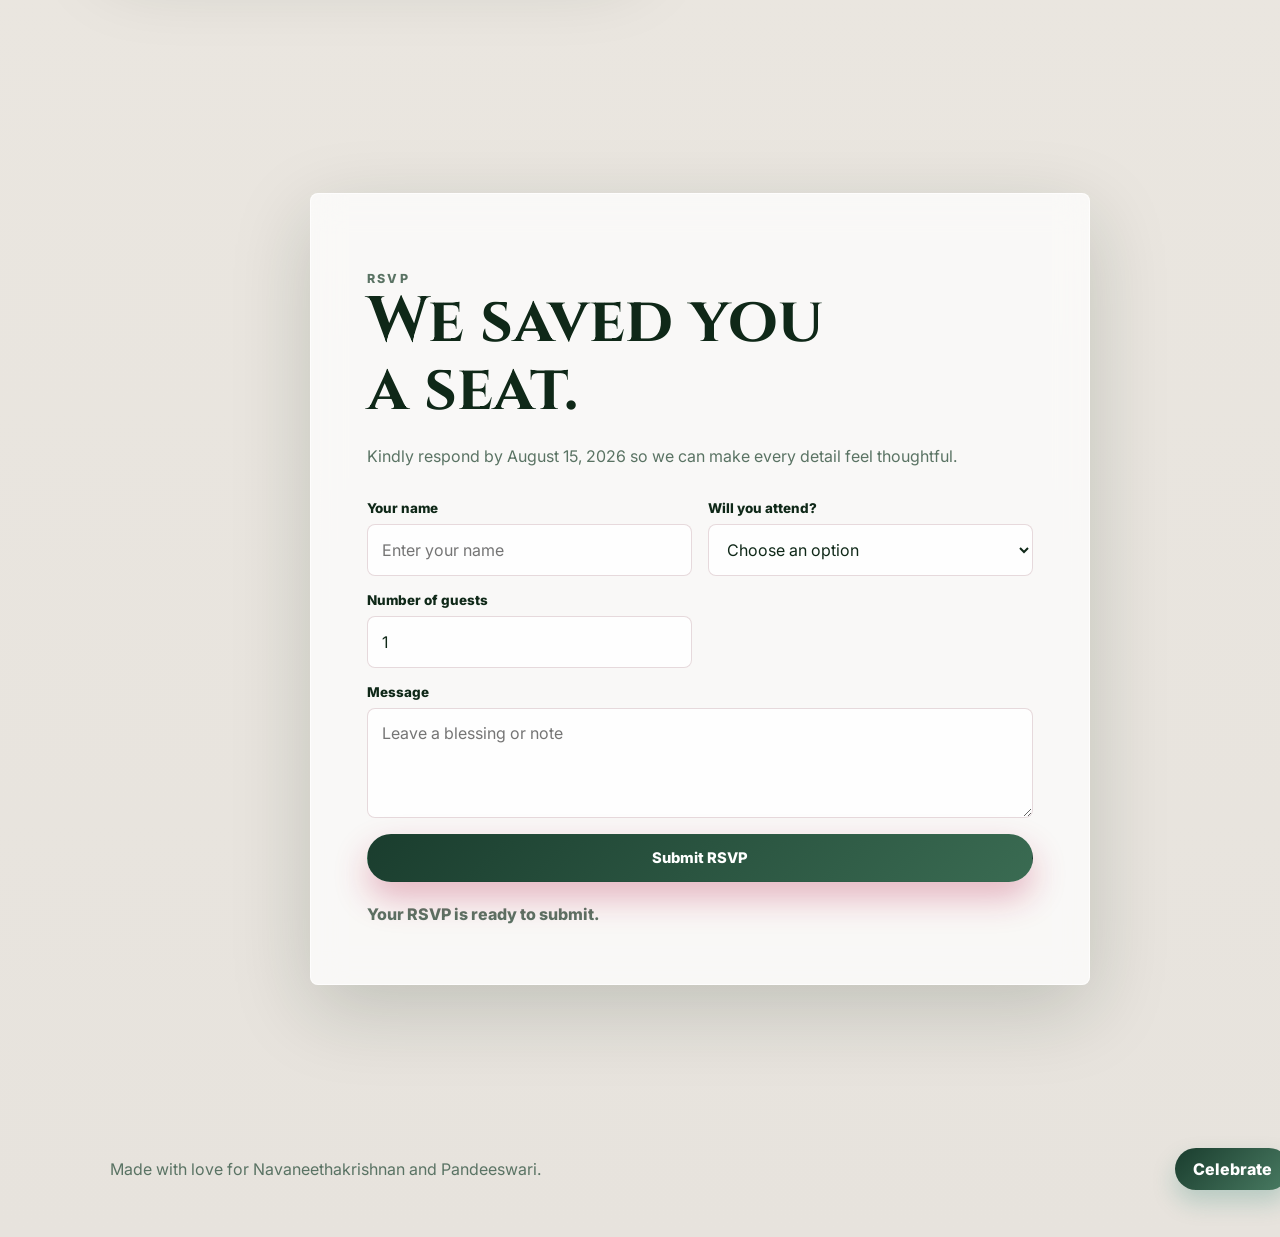
==== commit 2e7ec0c8: "desktop mode" ====
--- a/index.html
+++ b/index.html
@@ -2,7 +2,7 @@
 <html lang="en">
   <head>
     <meta charset="UTF-8" />
-    <meta name="viewport" content="width=device-width, initial-scale=1.0" />
+    <meta name="viewport" content="width=1400">
     <title>Navaneethakrishnan & Pandeeswari | Wedding Invitation</title>
     <meta
       name="description"
--- a/styles.css
+++ b/styles.css
@@ -47,6 +47,10 @@
 
 body.nav-open {
   overflow: hidden;
+}
+
+#invite-title {
+  cursor: pointer;
 }
 
 .invite-cover {
@@ -1800,3 +1804,39 @@
     display: none;
   }
 }
+
+/* Force desktop layout on mobile */
+
+html,
+body {
+  min-width: 1400px;
+}
+
+.hero {
+  grid-template-columns: 1fr 380px !important;
+}
+
+.story-grid {
+  grid-template-columns: repeat(3, 1fr) !important;
+}
+
+.moments-stage {
+  grid-template-columns: 1.2fr 0.8fr !important;
+}
+
+.countdown {
+  grid-template-columns: repeat(4, 1fr) !important;
+}
+
+.site-nav {
+  display: flex !important;
+}
+
+.nav-toggle {
+  display: none !important;
+}
+
+.section-band {
+  width: min(1180px, calc(100% - 36px));
+  margin: 0 auto;
+}
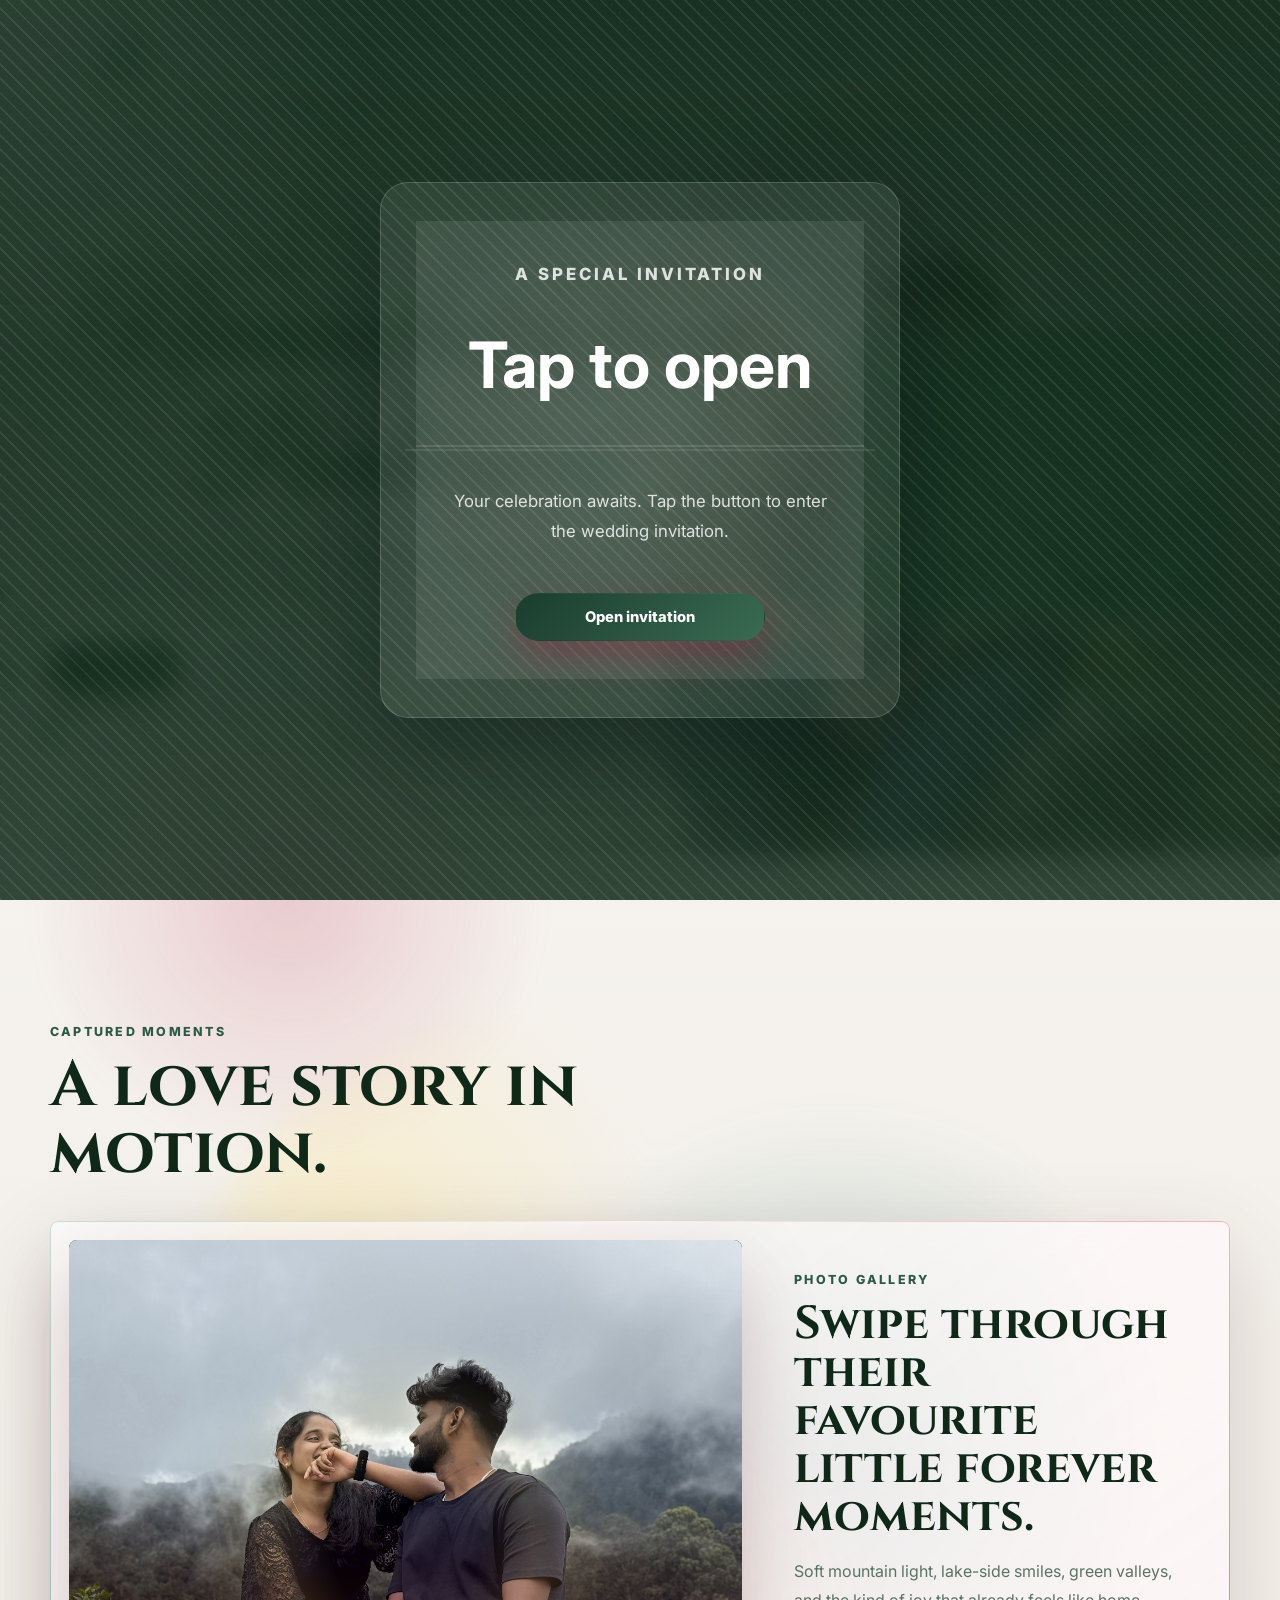
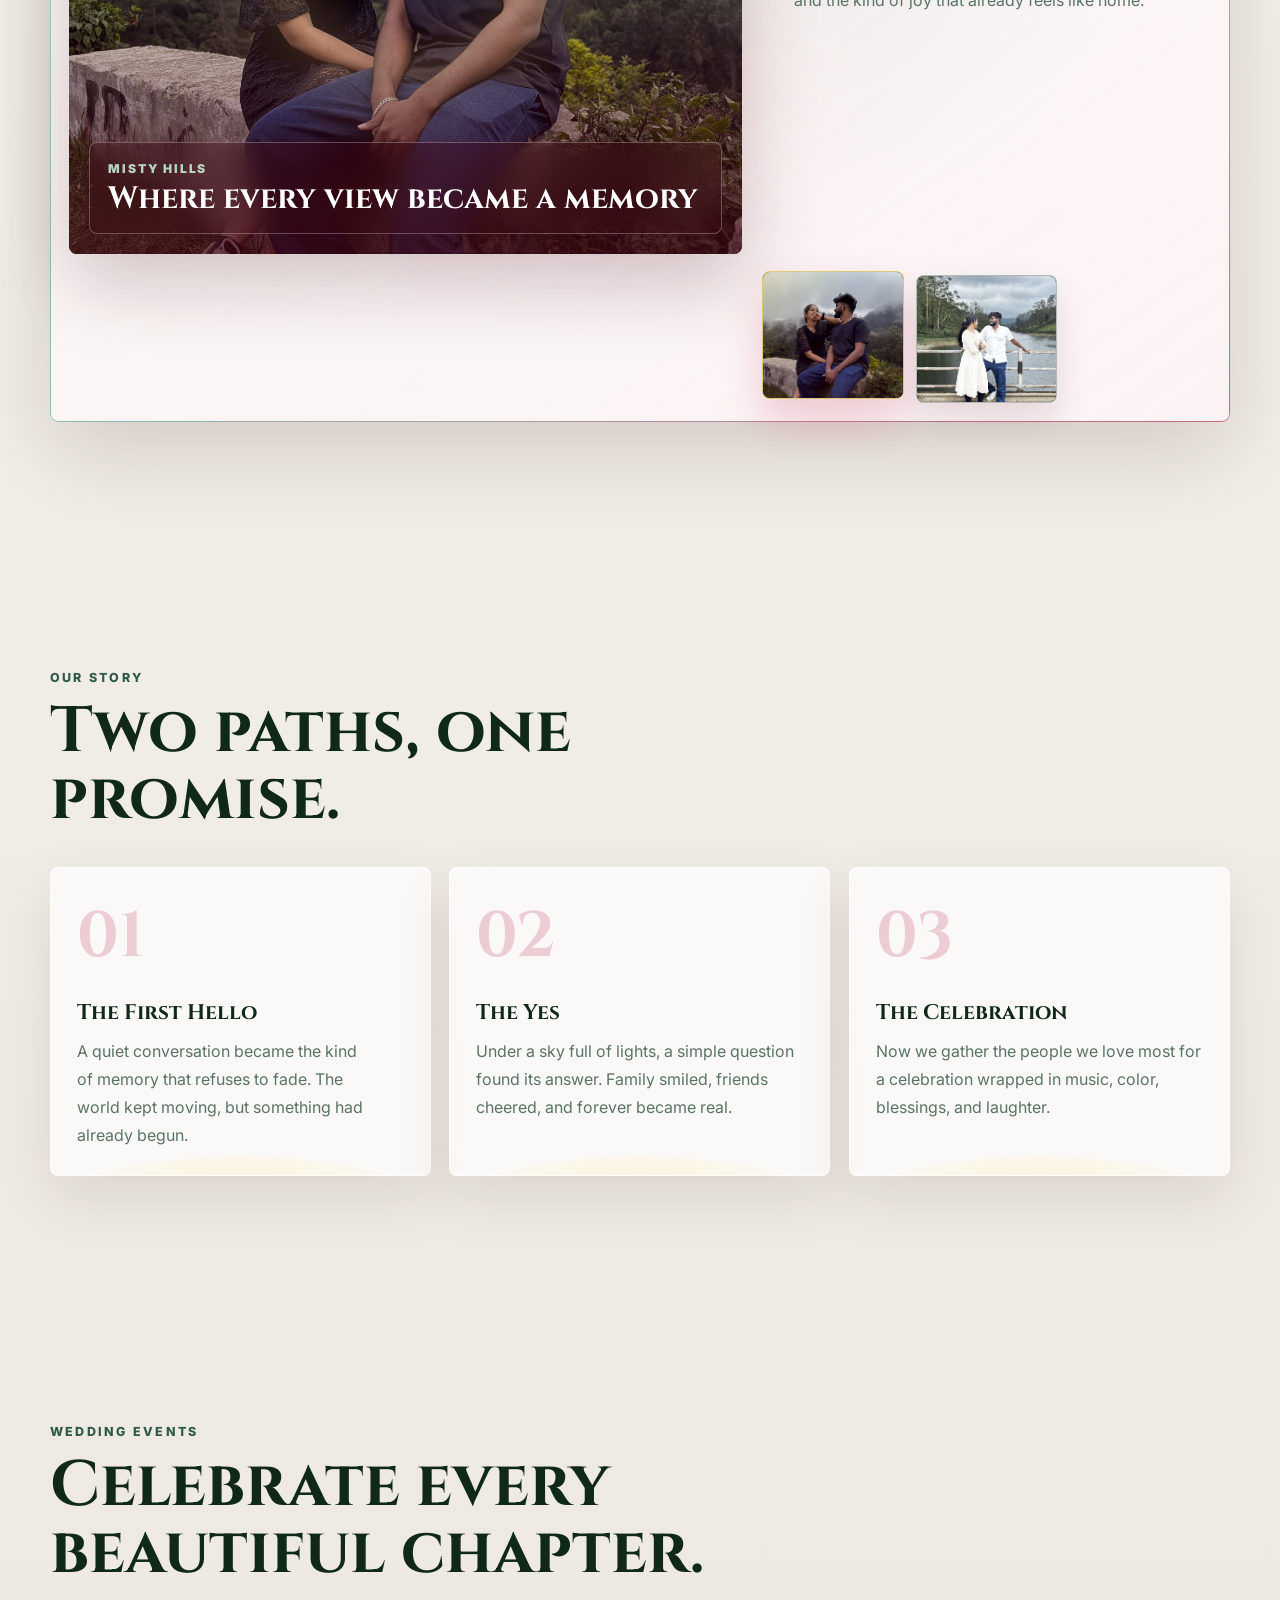
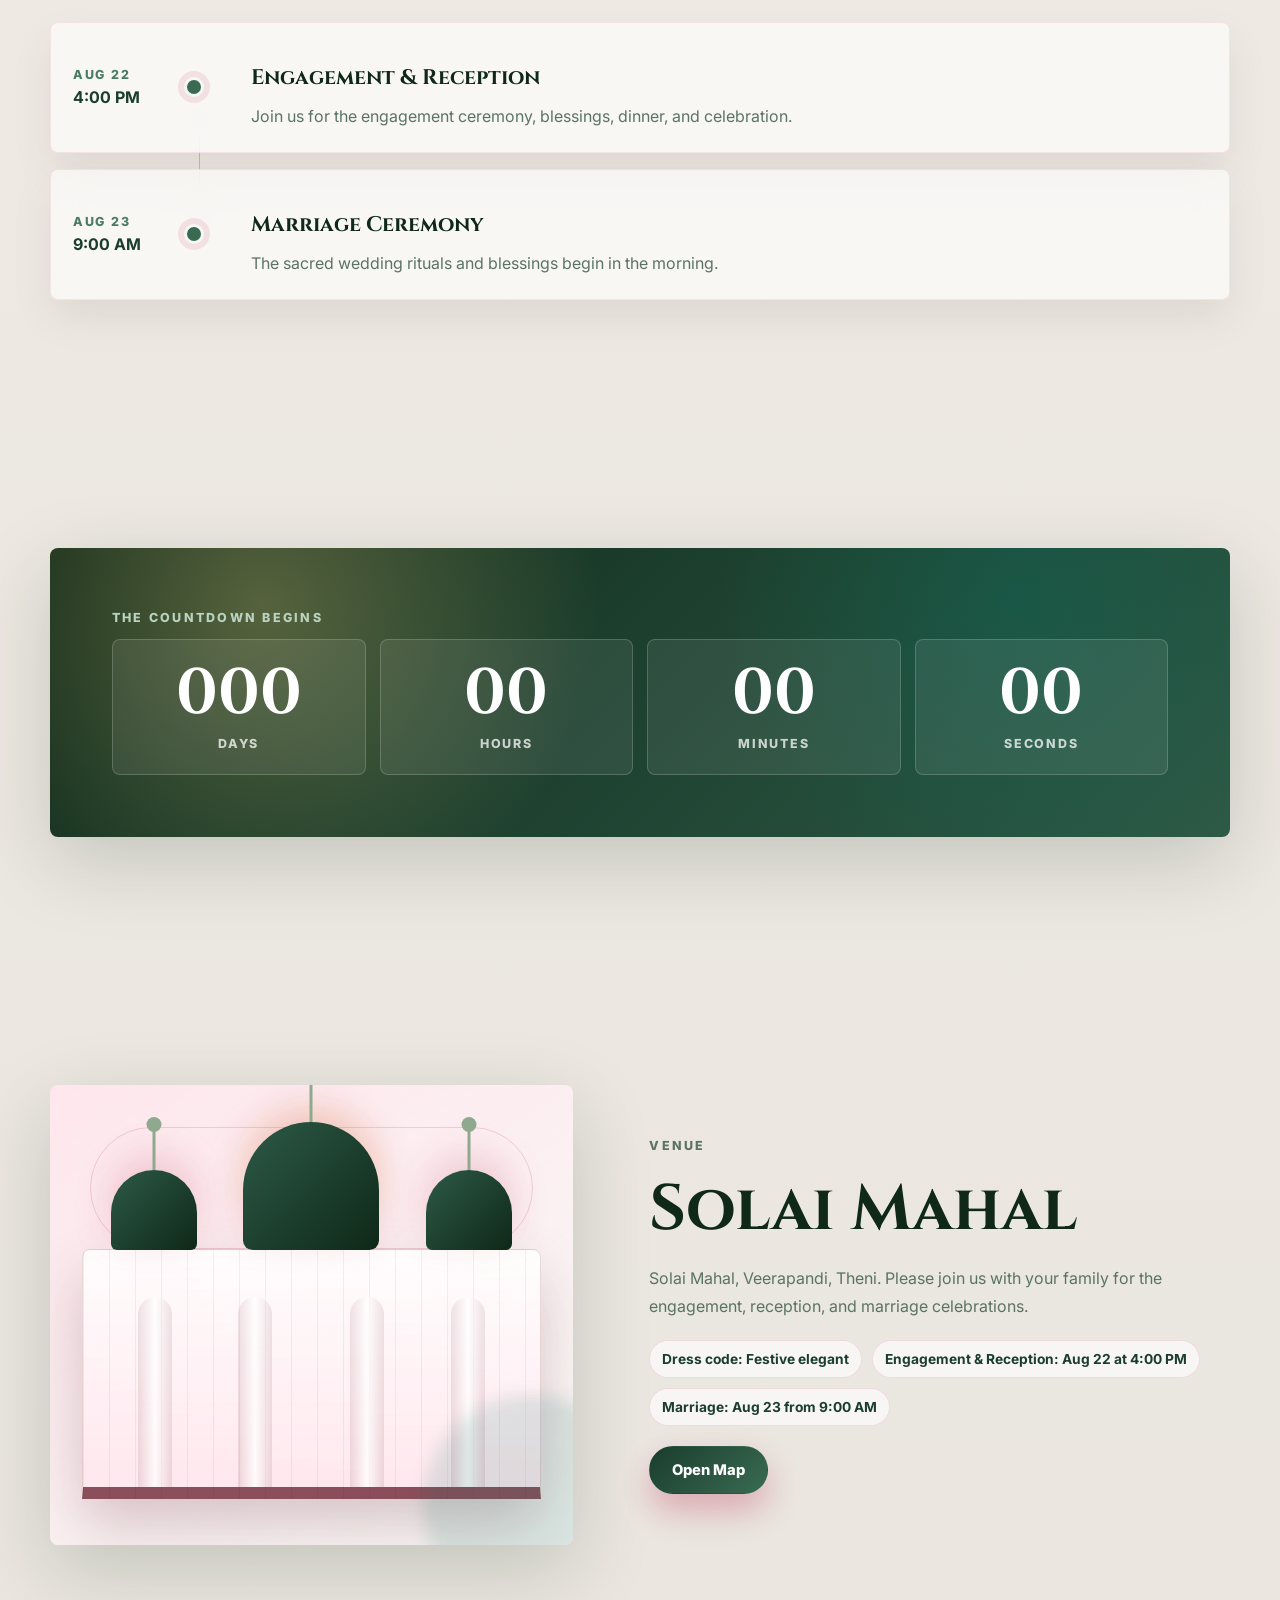
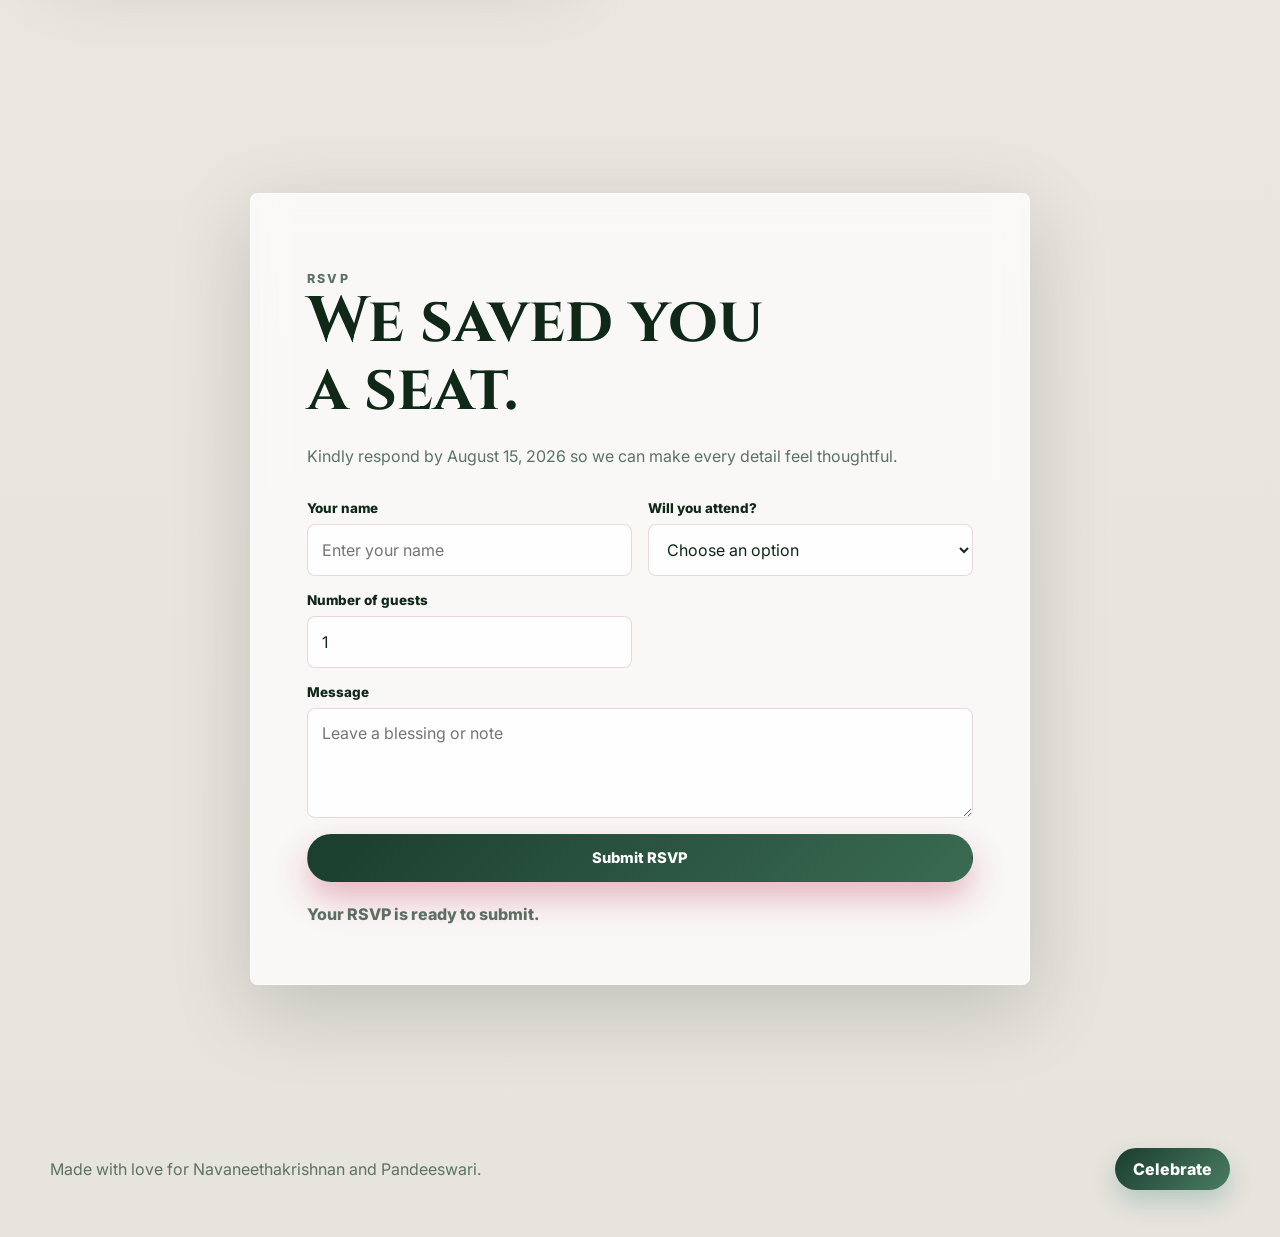
==== commit 0bd5c559: "revert back" ====
--- a/index.html
+++ b/index.html
@@ -2,7 +2,7 @@
 <html lang="en">
   <head>
     <meta charset="UTF-8" />
-    <meta name="viewport" content="width=1400">
+    <meta name="viewport" content="width=device-width, initial-scale=1.0" />
     <title>Navaneethakrishnan & Pandeeswari | Wedding Invitation</title>
     <meta
       name="description"
--- a/styles.css
+++ b/styles.css
@@ -1805,38 +1805,4 @@
   }
 }
 
-/* Force desktop layout on mobile */
-
-html,
-body {
-  min-width: 1400px;
-}
-
-.hero {
-  grid-template-columns: 1fr 380px !important;
-}
-
-.story-grid {
-  grid-template-columns: repeat(3, 1fr) !important;
-}
-
-.moments-stage {
-  grid-template-columns: 1.2fr 0.8fr !important;
-}
-
-.countdown {
-  grid-template-columns: repeat(4, 1fr) !important;
-}
-
-.site-nav {
-  display: flex !important;
-}
-
-.nav-toggle {
-  display: none !important;
-}
-
-.section-band {
-  width: min(1180px, calc(100% - 36px));
-  margin: 0 auto;
-}
+
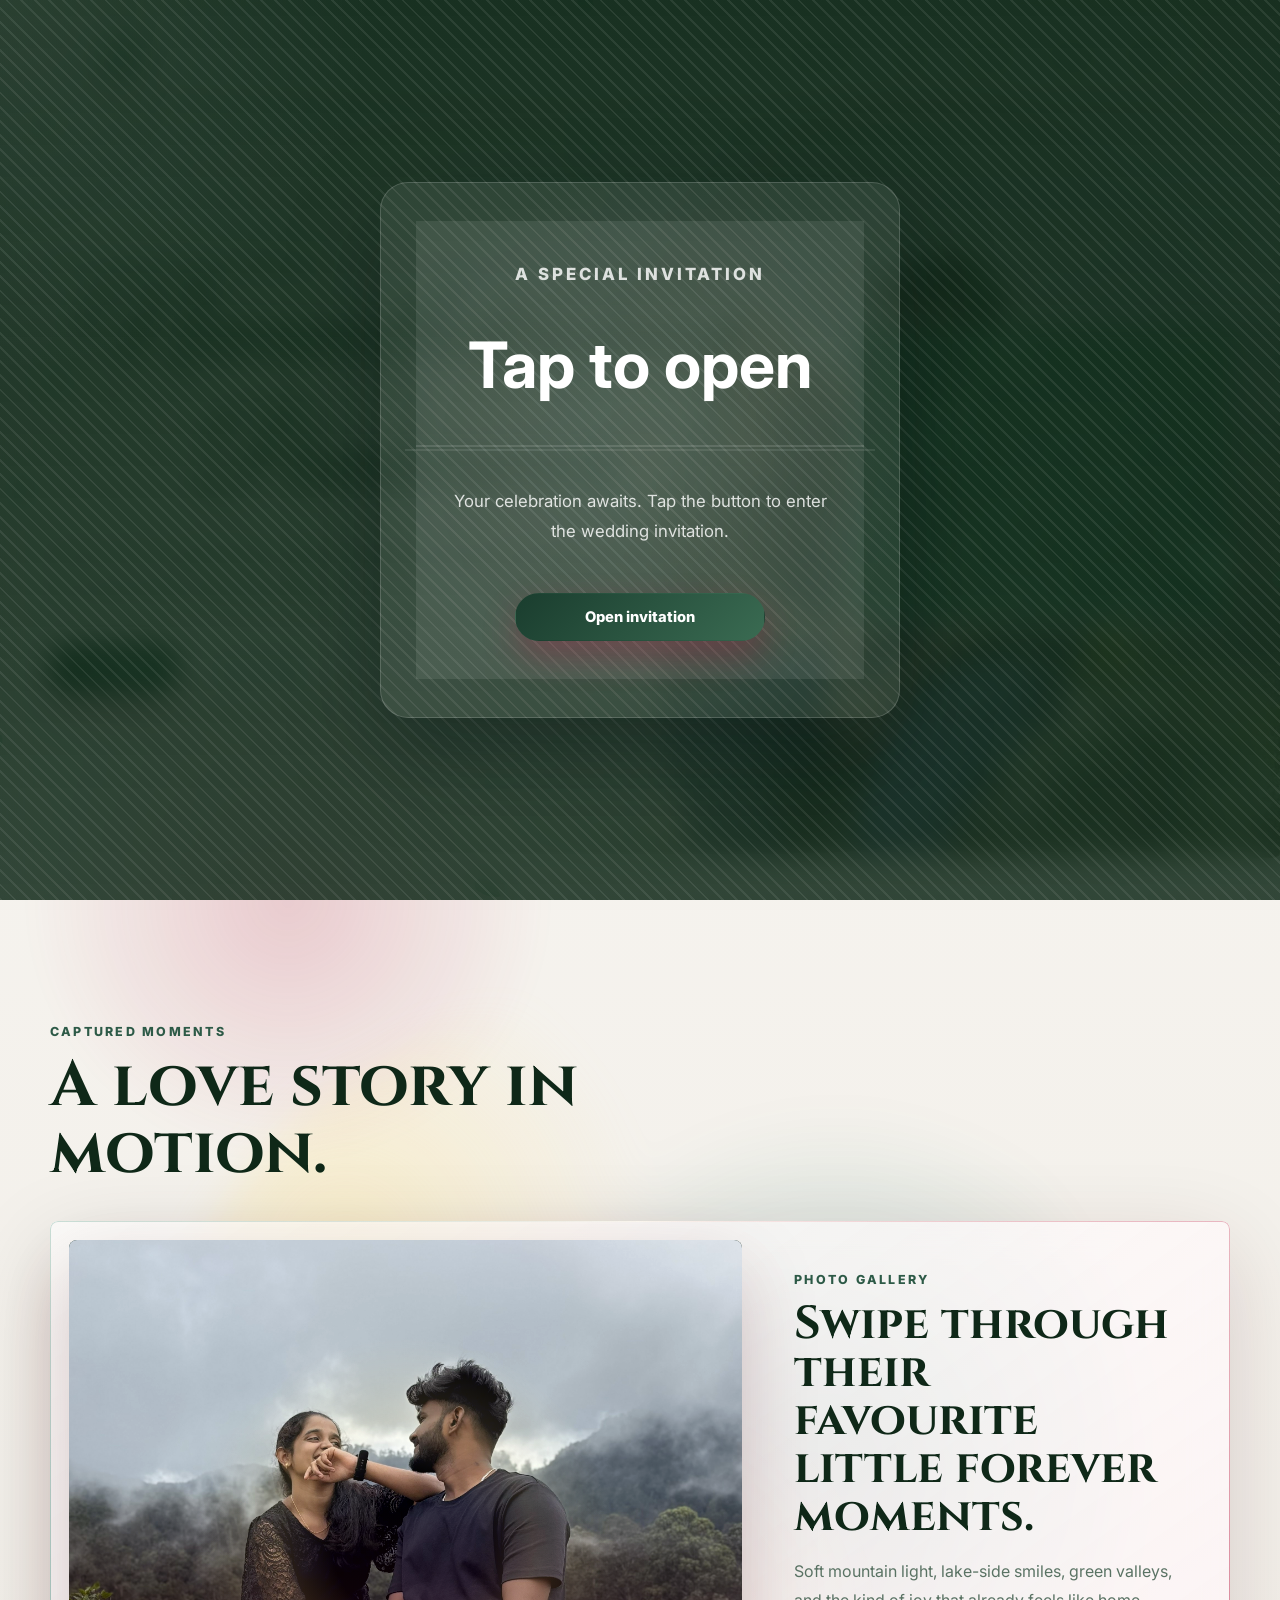
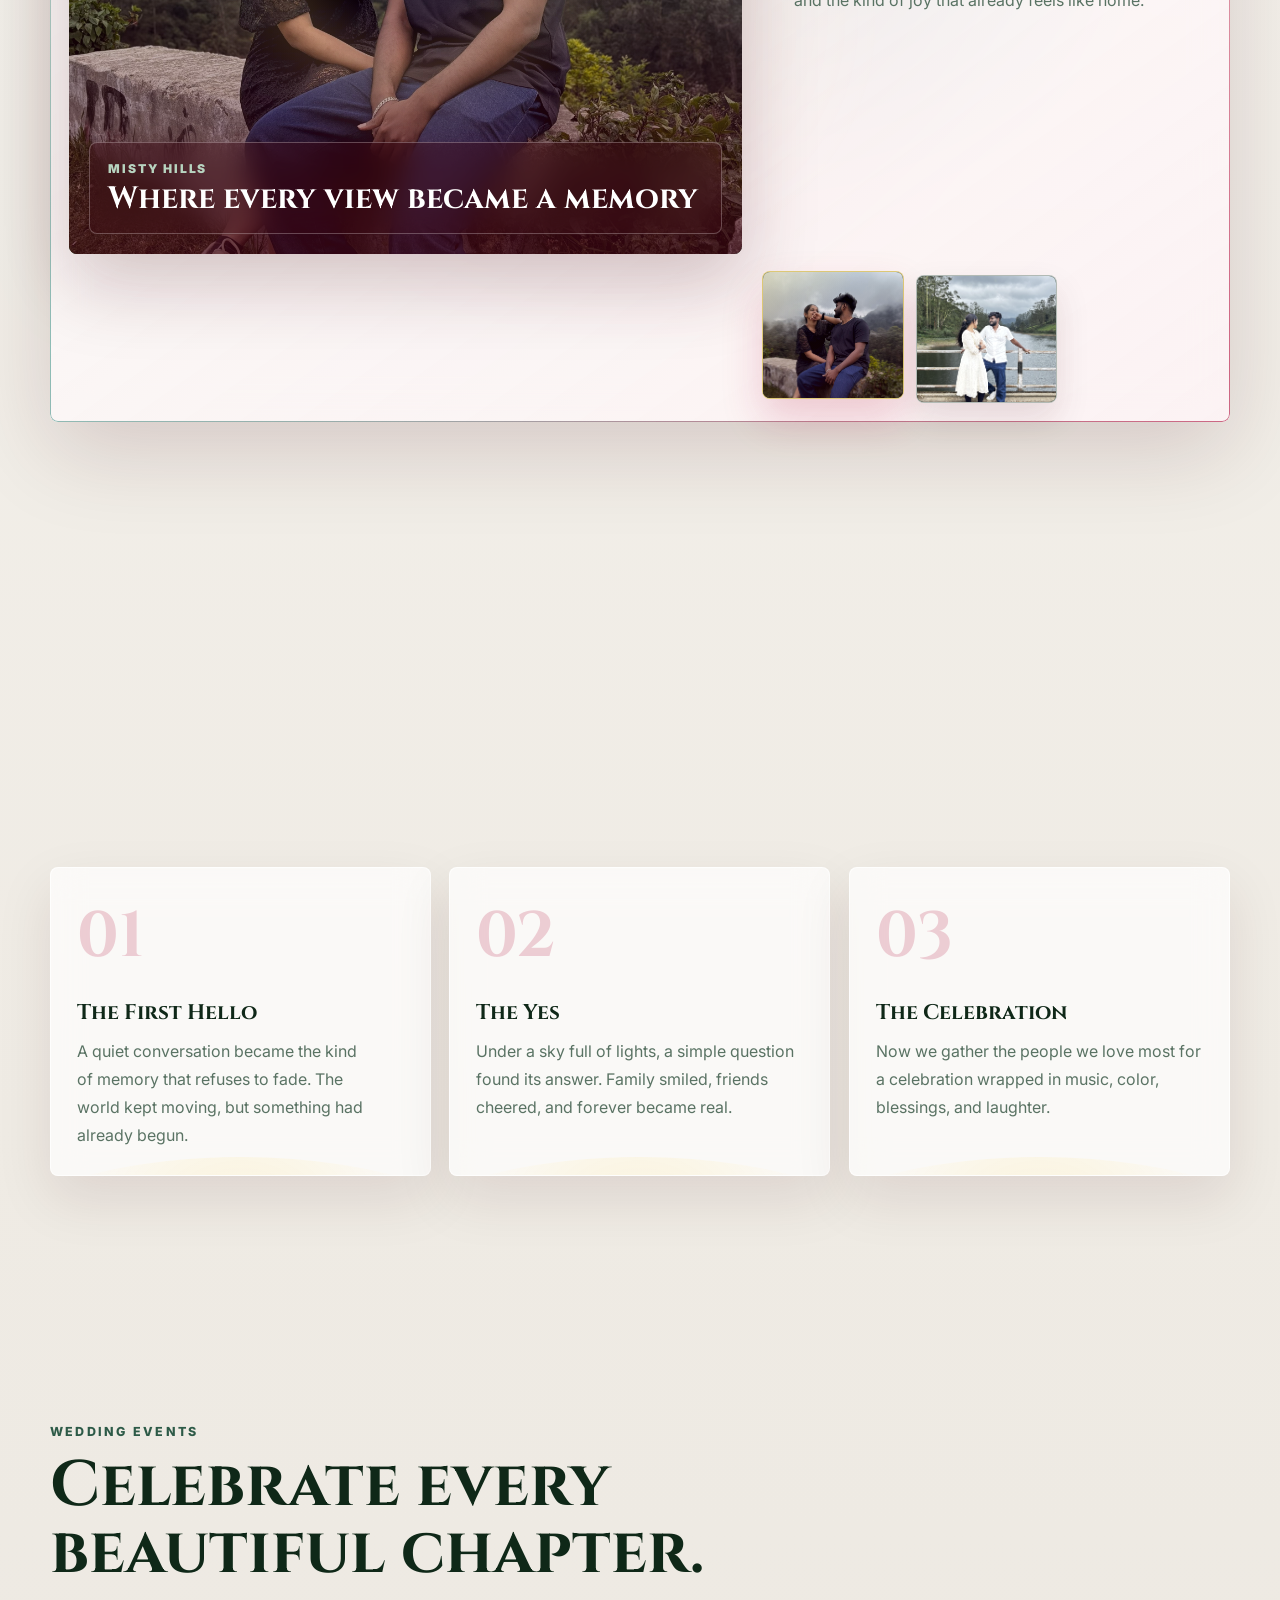
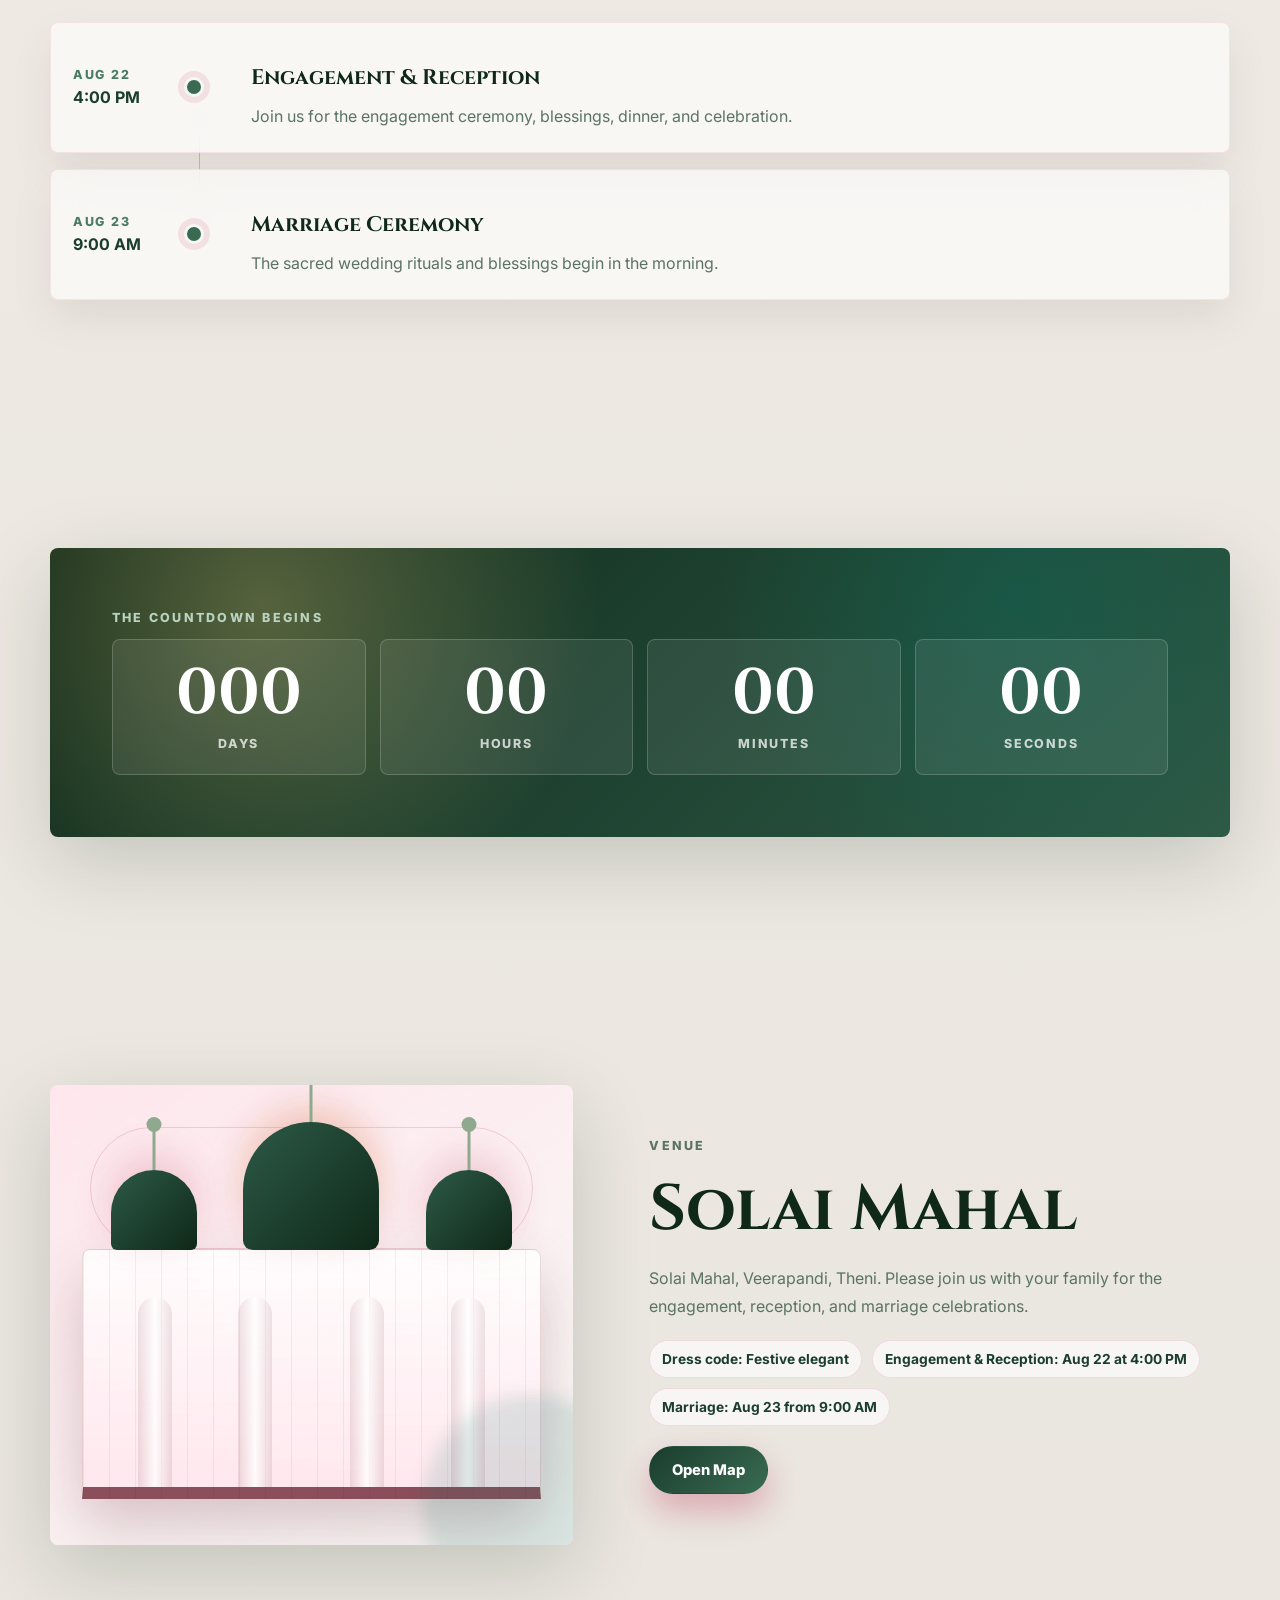
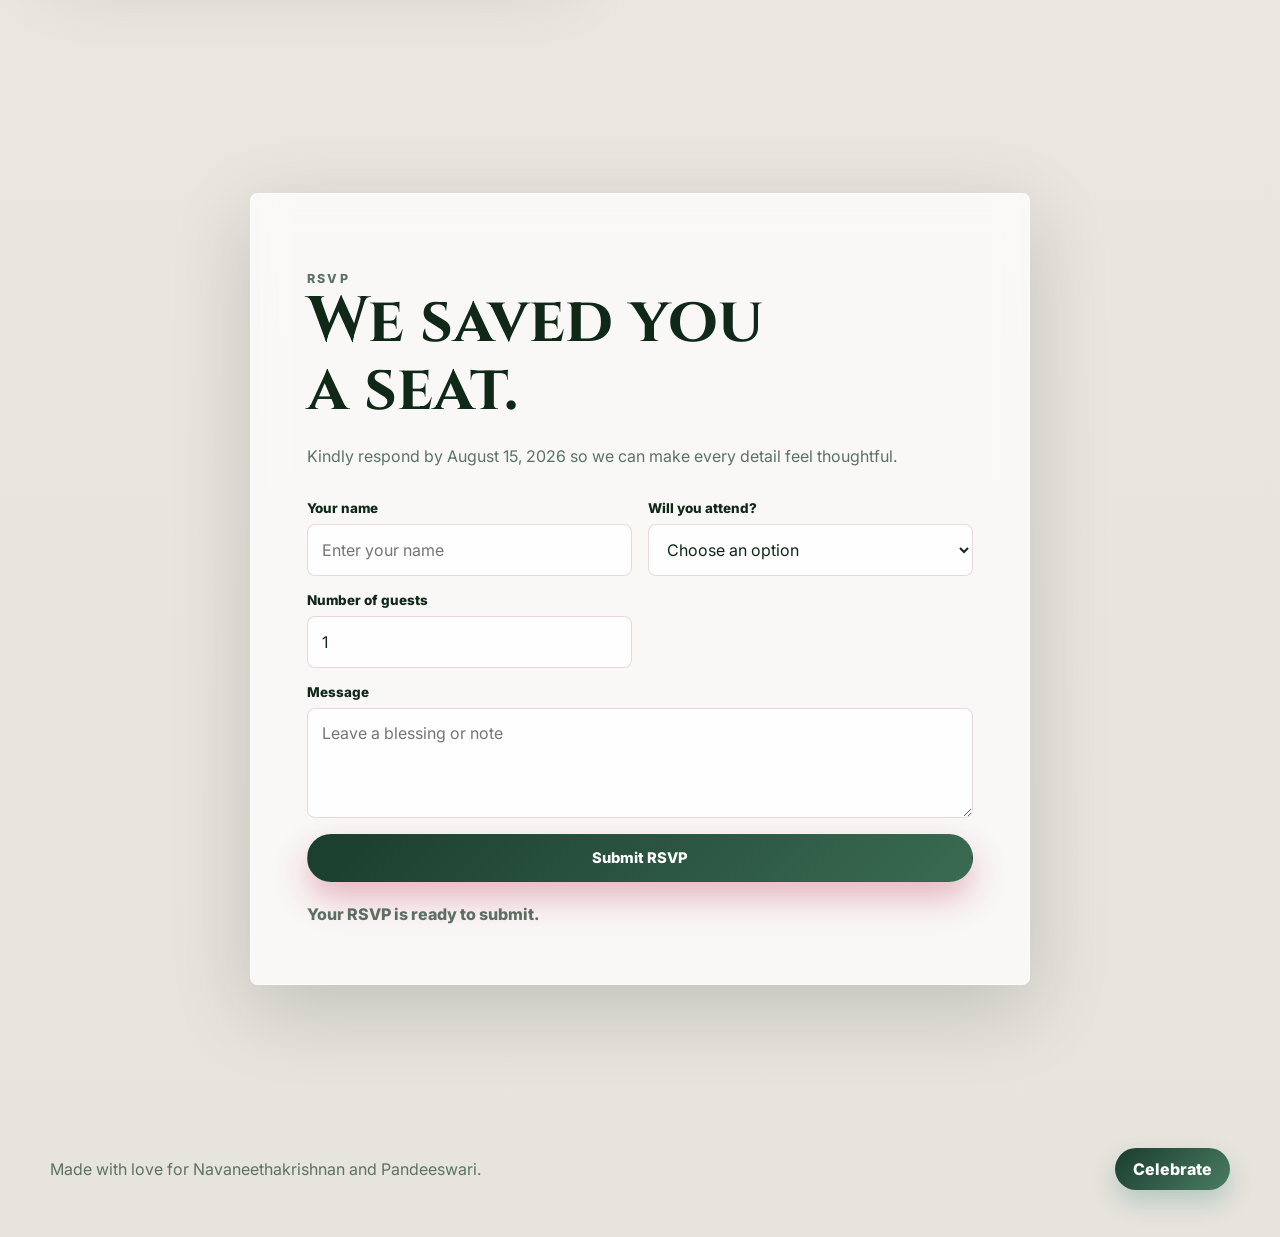
==== commit 74370ec5: "description" ====
--- a/index.html
+++ b/index.html
@@ -3,10 +3,10 @@
   <head>
     <meta charset="UTF-8" />
     <meta name="viewport" content="width=device-width, initial-scale=1.0" />
-    <title>Navaneethakrishnan & Pandeeswari | Wedding Invitation</title>
+    <title>Navee & Pandee | Wedding Invitation</title>
     <meta
       name="description"
-      content="A cinematic wedding invitation website for Navaneethakrishnan and Pandeeswari."
+      content="Save the date | We look forward to celebrating our love with you. | Navaneethakrishnan and Pandeeswari wedding invitation."
     />
     <link rel="preconnect" href="https://fonts.googleapis.com" />
     <link rel="preconnect" href="https://fonts.gstatic.com" crossorigin />
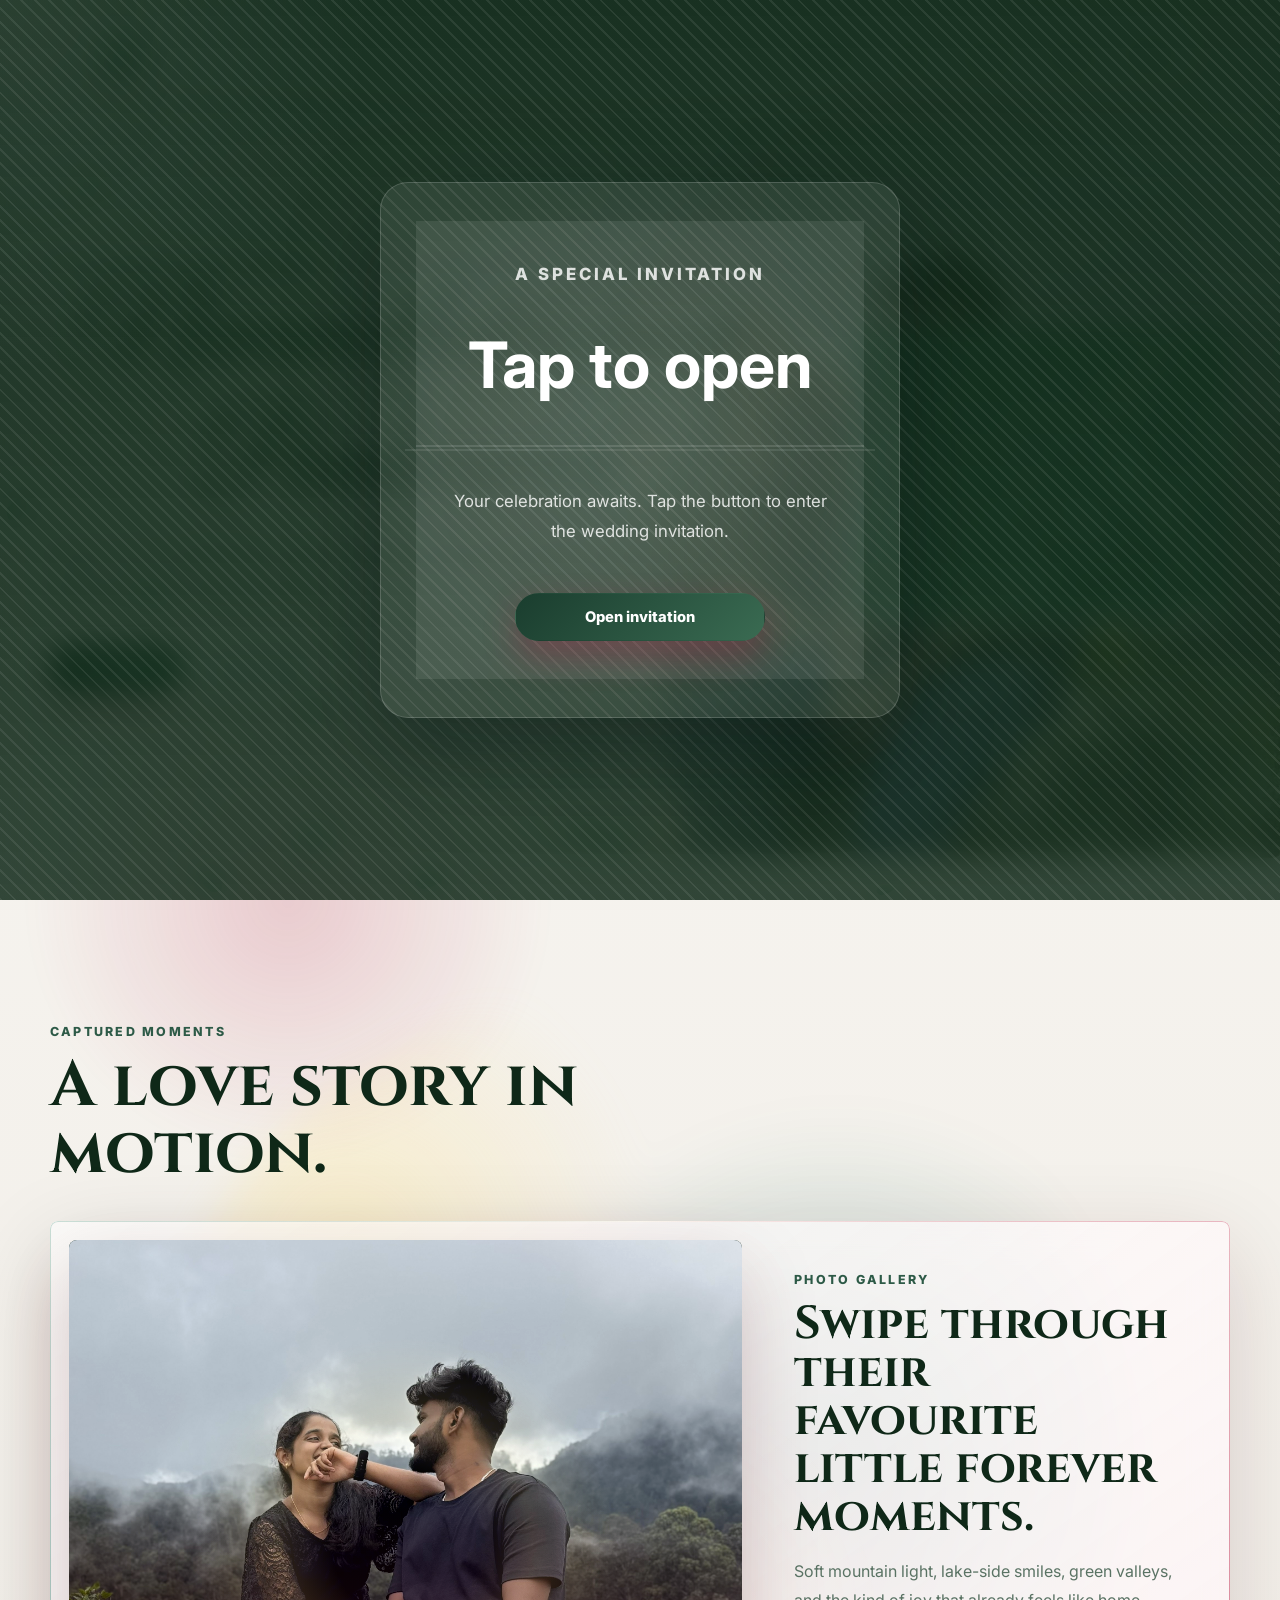
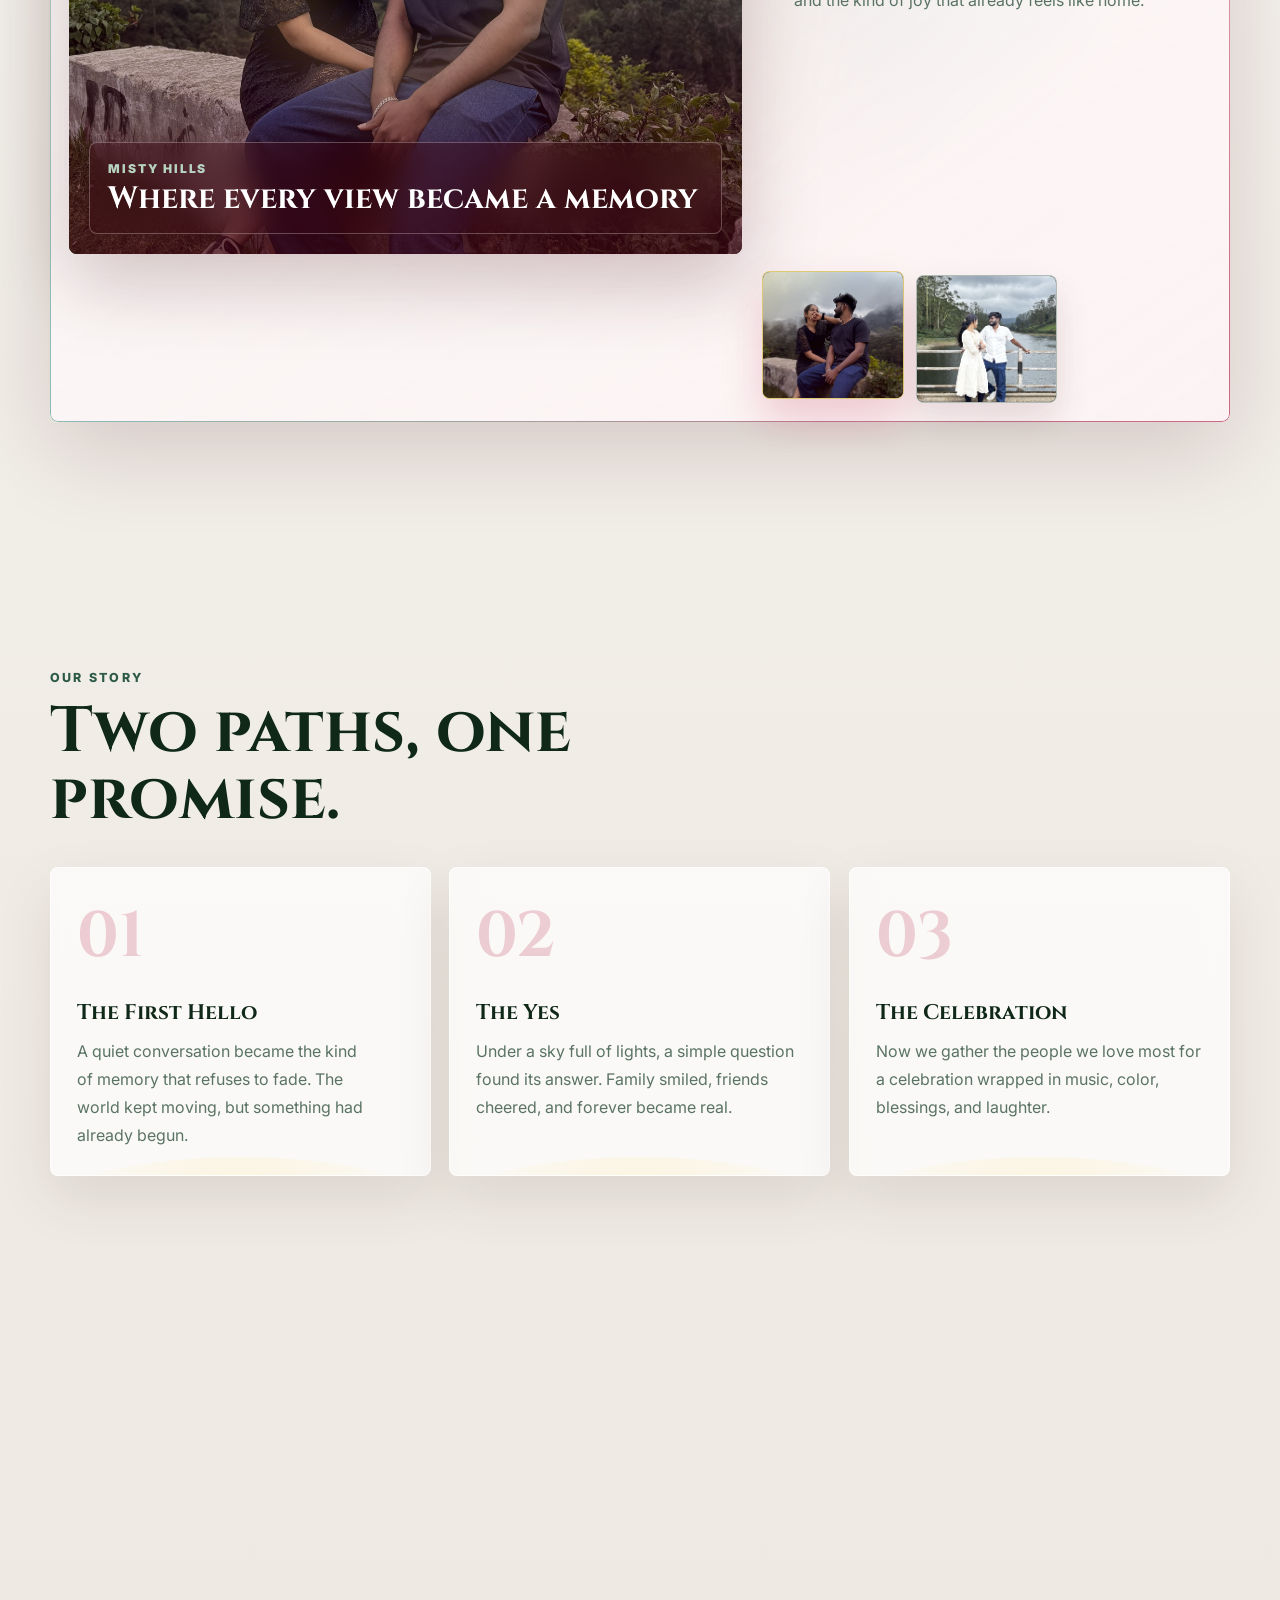
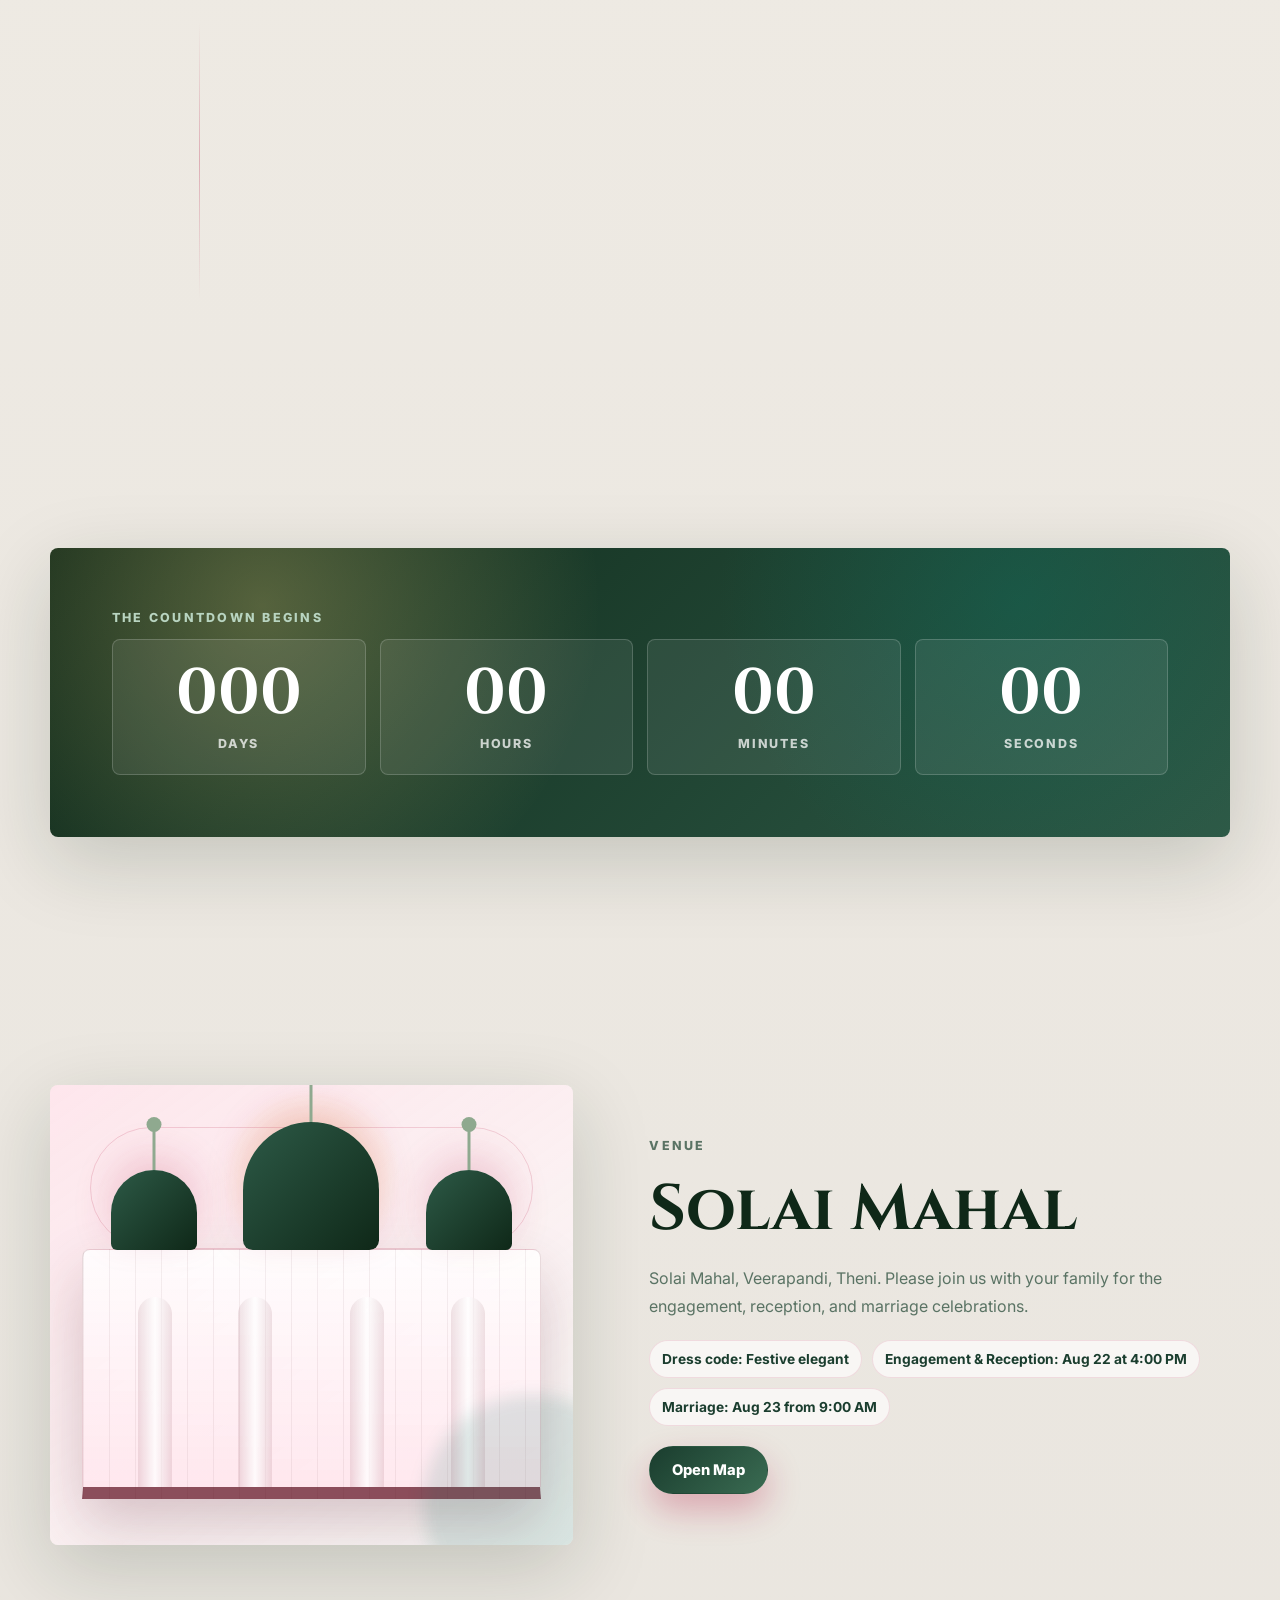
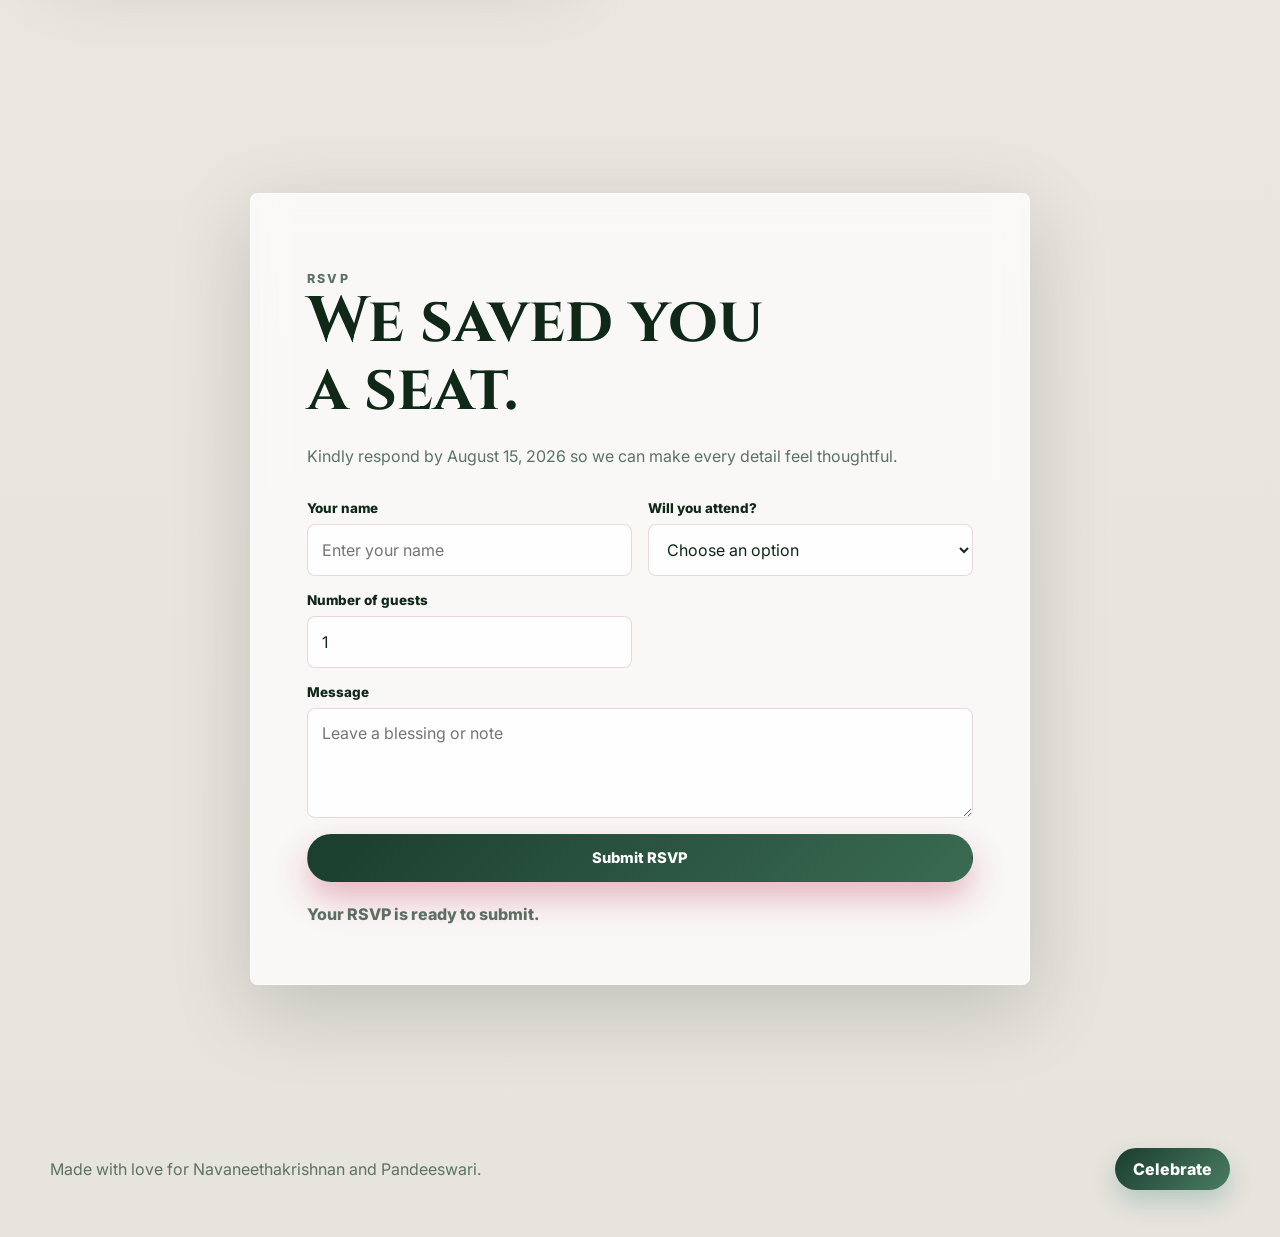
==== commit 81e5daeb: "fullscreen revert" ====
--- a/index.html
+++ b/index.html
@@ -31,10 +31,17 @@
         </div>
       </div>
     </div>
-    <audio id="bgMusic" loop preload="auto">
-      <source
-      src="assets/couple/Gehra Hua - Yalina's Intro Version.mp3"
-      type="audio/mpeg"/>
+    <audio
+        id="bgMusic"
+        loop
+        preload="auto"
+        playsinline
+        webkit-playsinline
+      >
+        <source
+          src="assets/couple/gehra-hua.mp3"
+          type="audio/mpeg"
+        />
     </audio>
 
     <div class="page-aura" aria-hidden="true"></div>
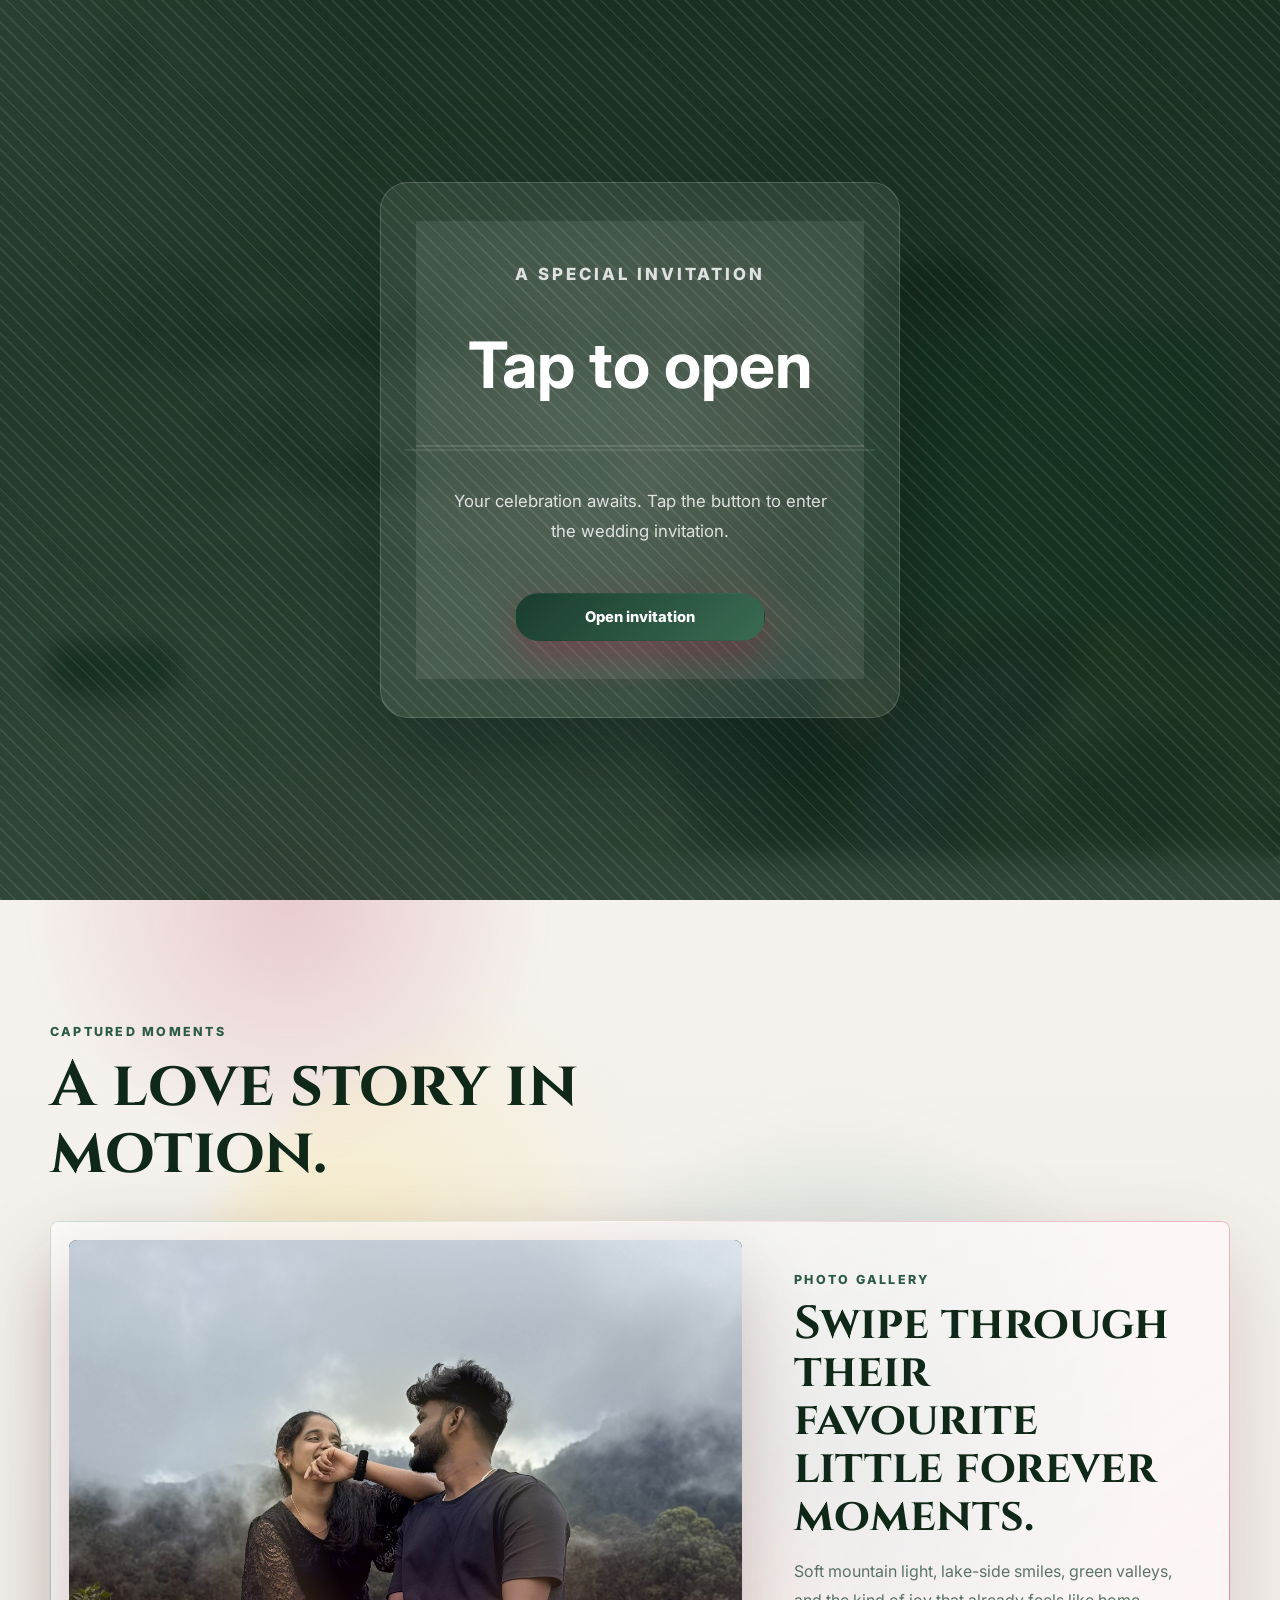
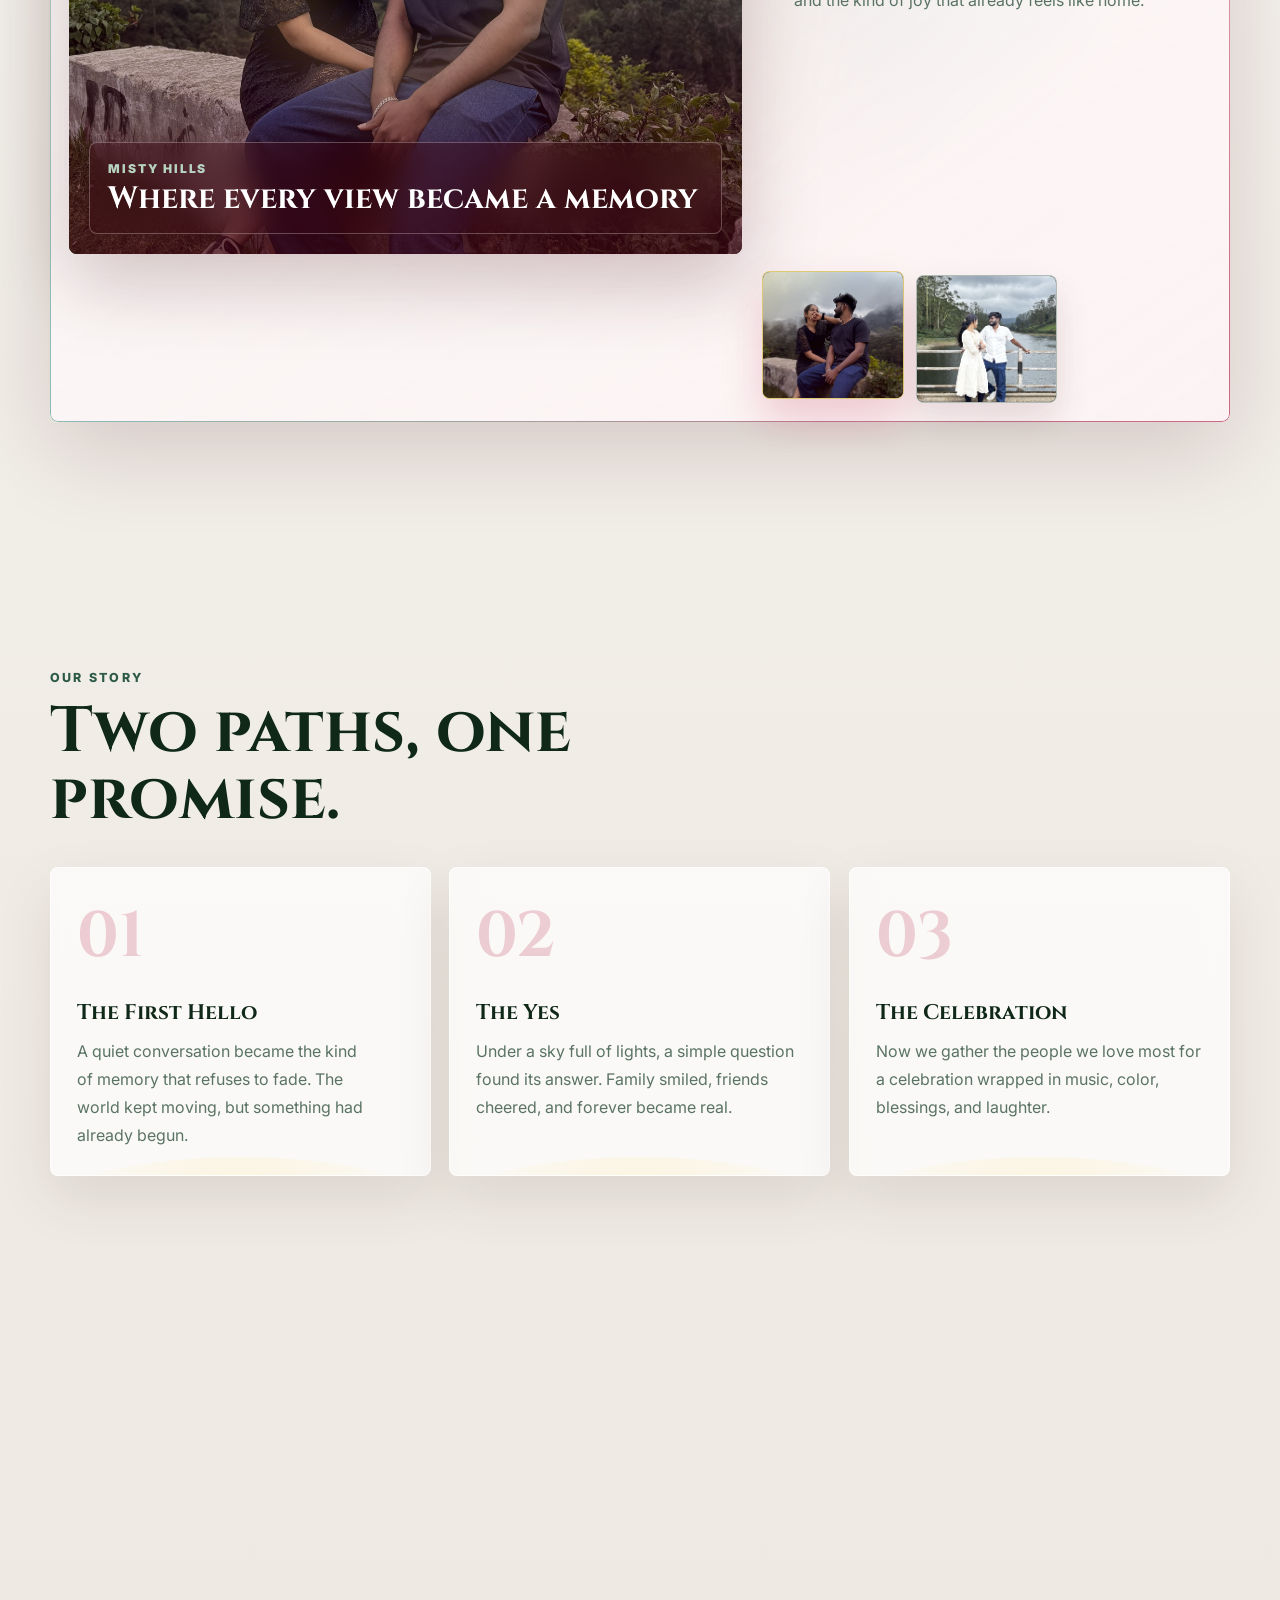
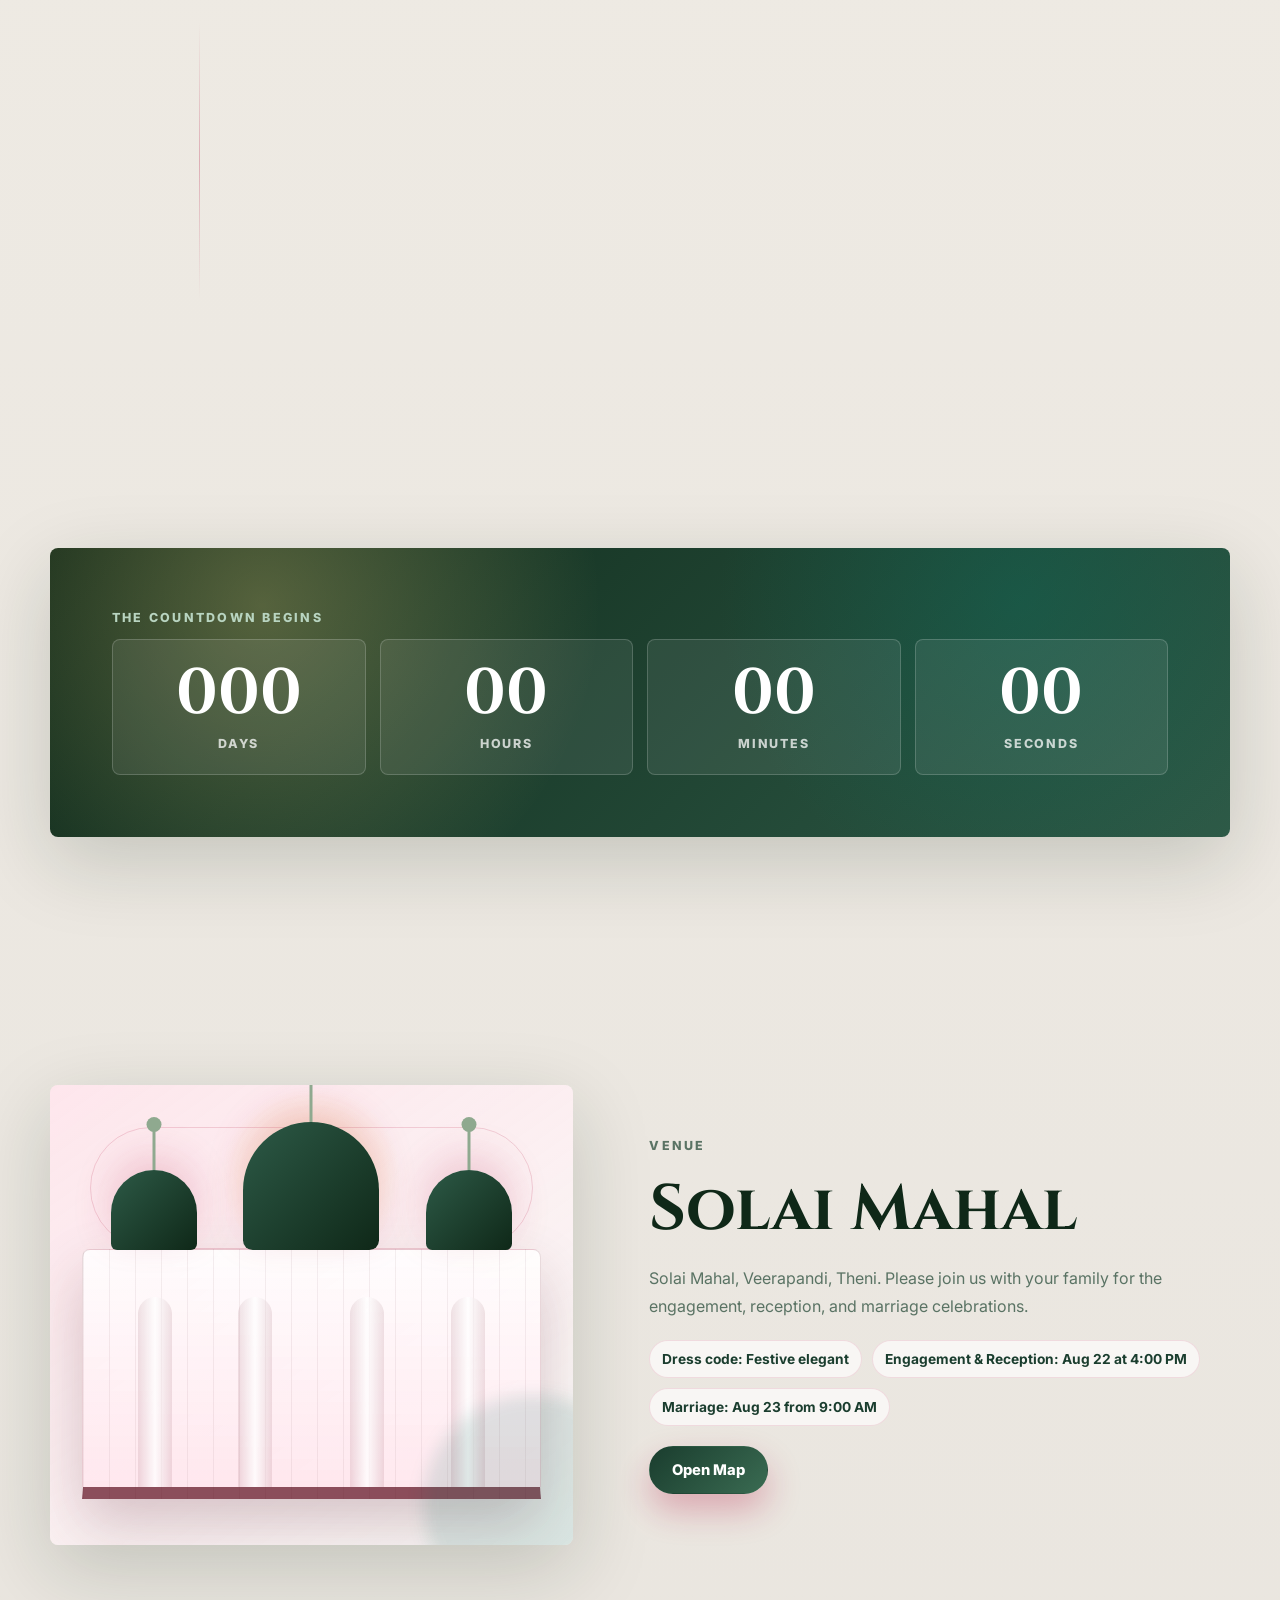
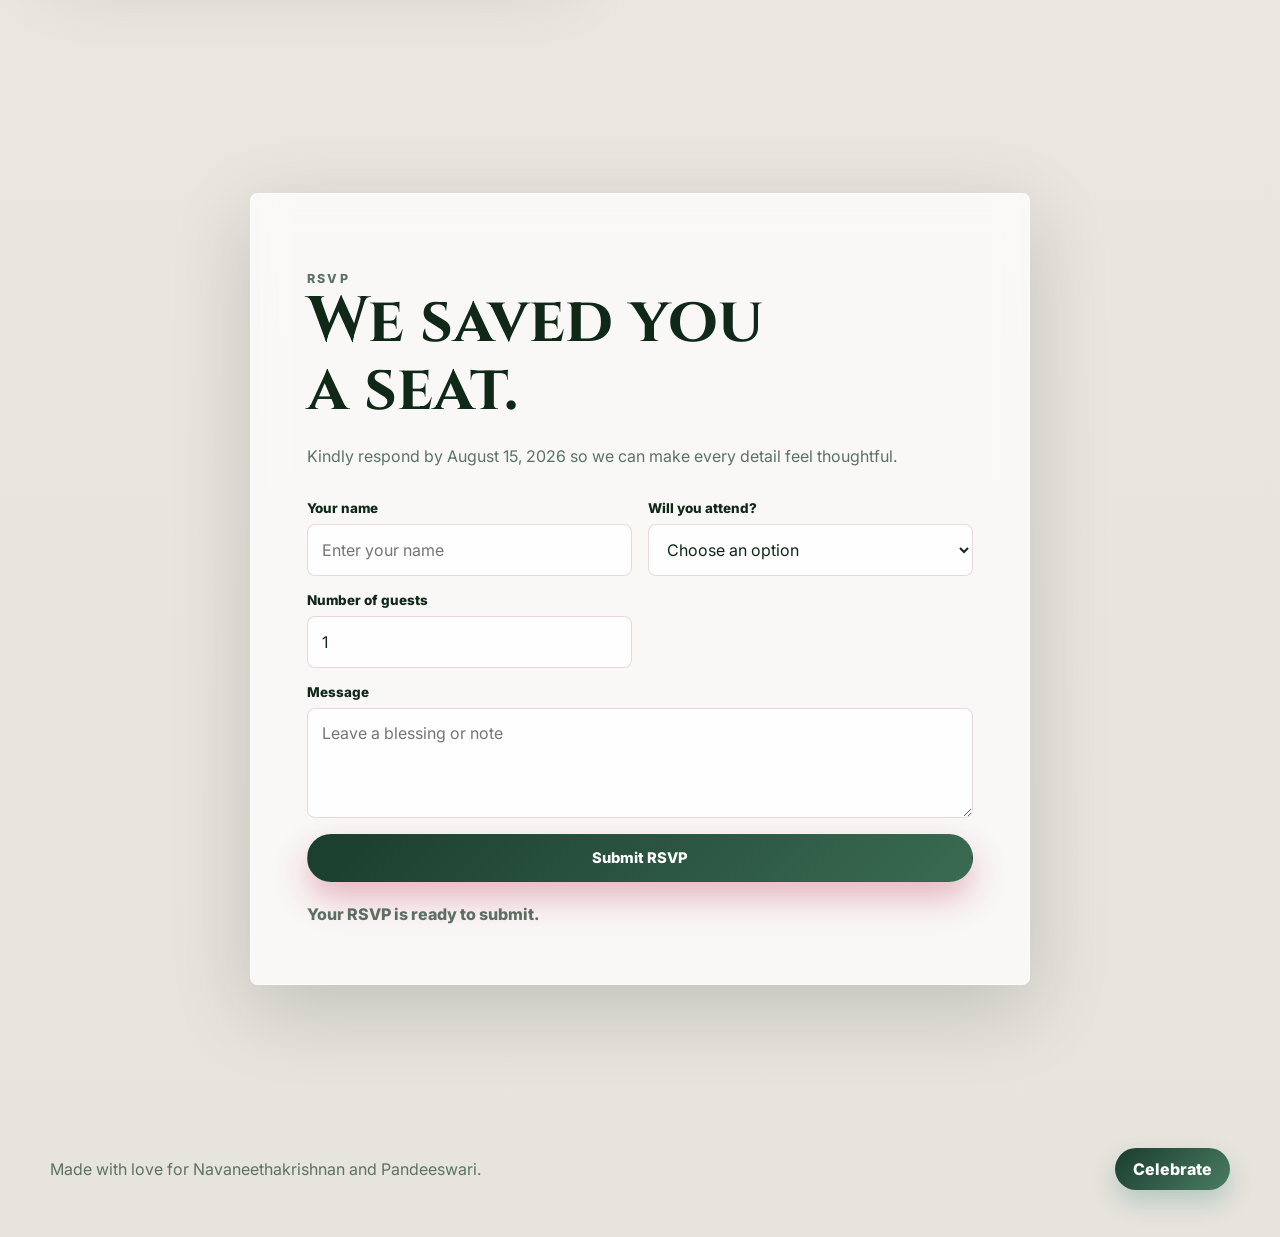
==== commit 92ccf00a: "audio" ====
--- a/index.html
+++ b/index.html
@@ -31,17 +31,8 @@
         </div>
       </div>
     </div>
-    <audio
-        id="bgMusic"
-        loop
-        preload="auto"
-        playsinline
-        webkit-playsinline
-      >
-        <source
-          src="assets/couple/gehra-hua.mp3"
-          type="audio/mpeg"
-        />
+    <audio id="bgMusic" preload="metadata" loop playsinline>
+      <source src="assets/couple/gehra-hua.mp3" type="audio/mpeg">
     </audio>
 
     <div class="page-aura" aria-hidden="true"></div>
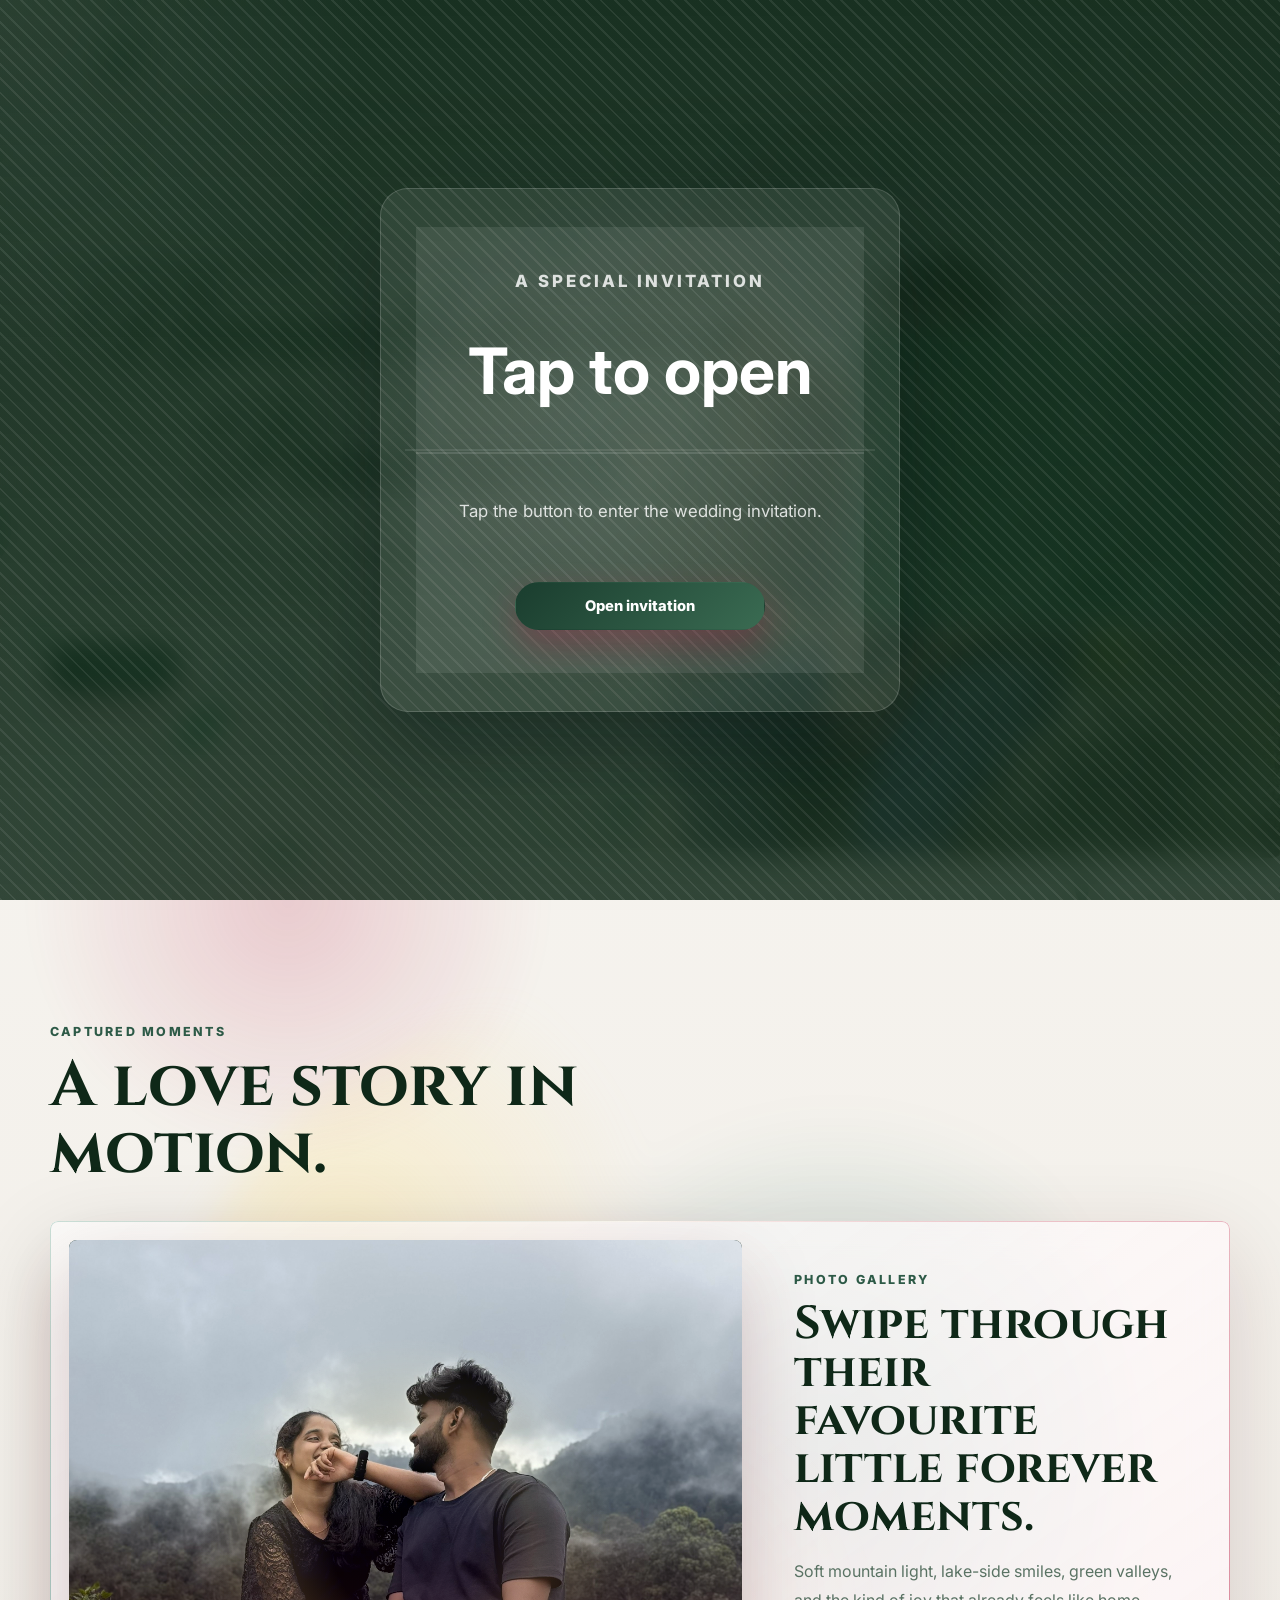
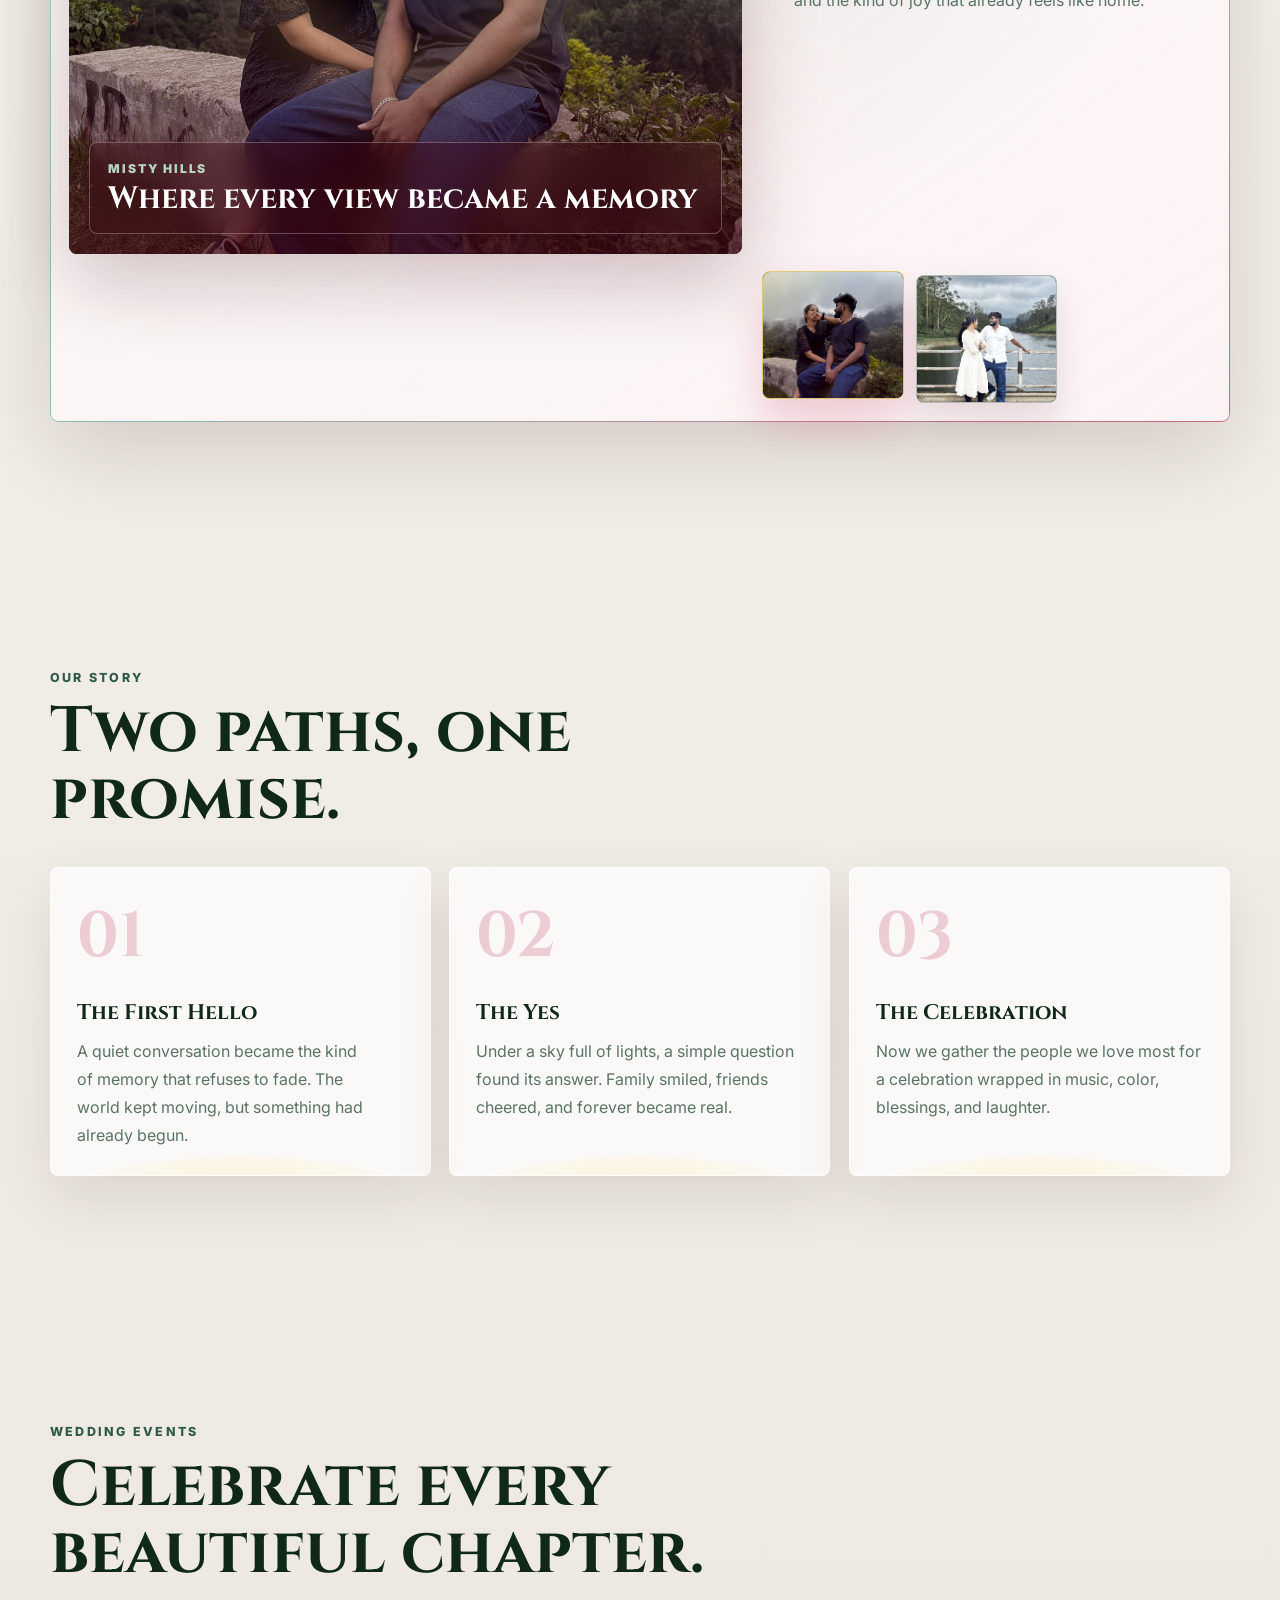
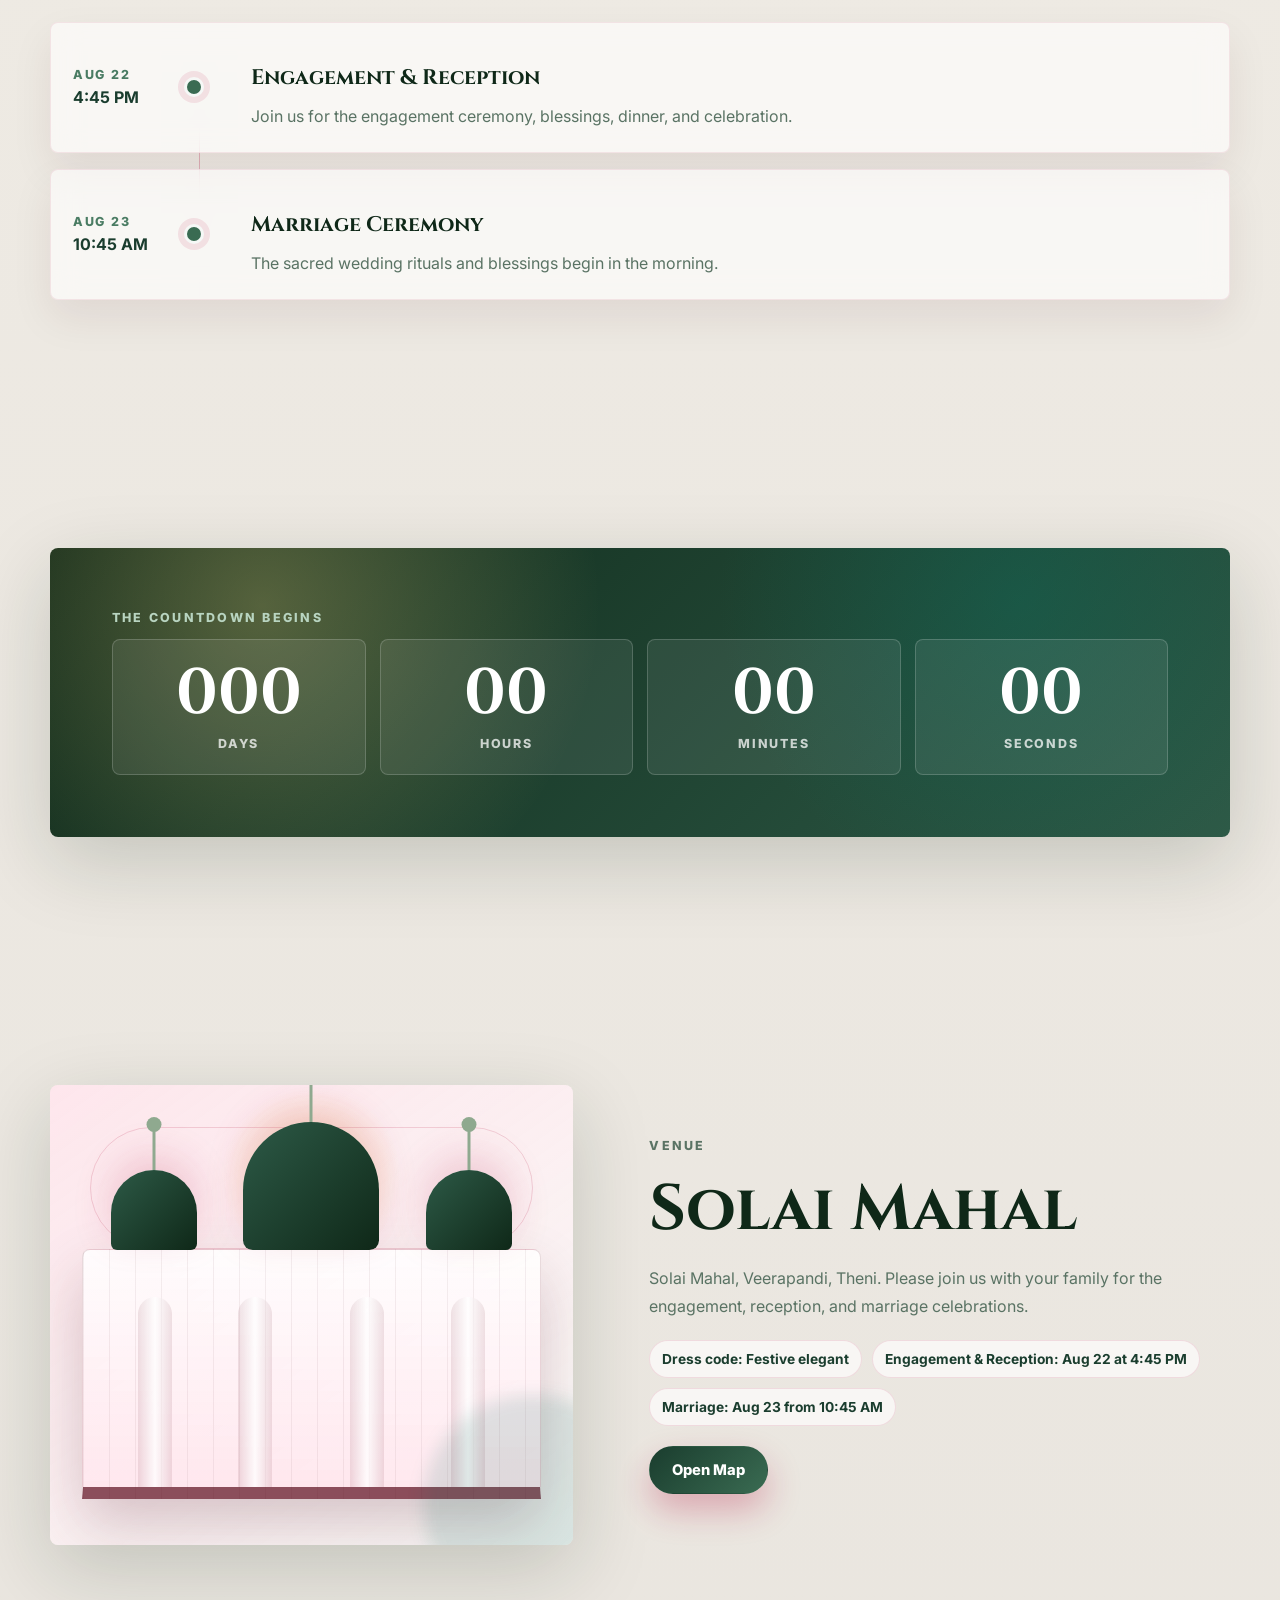
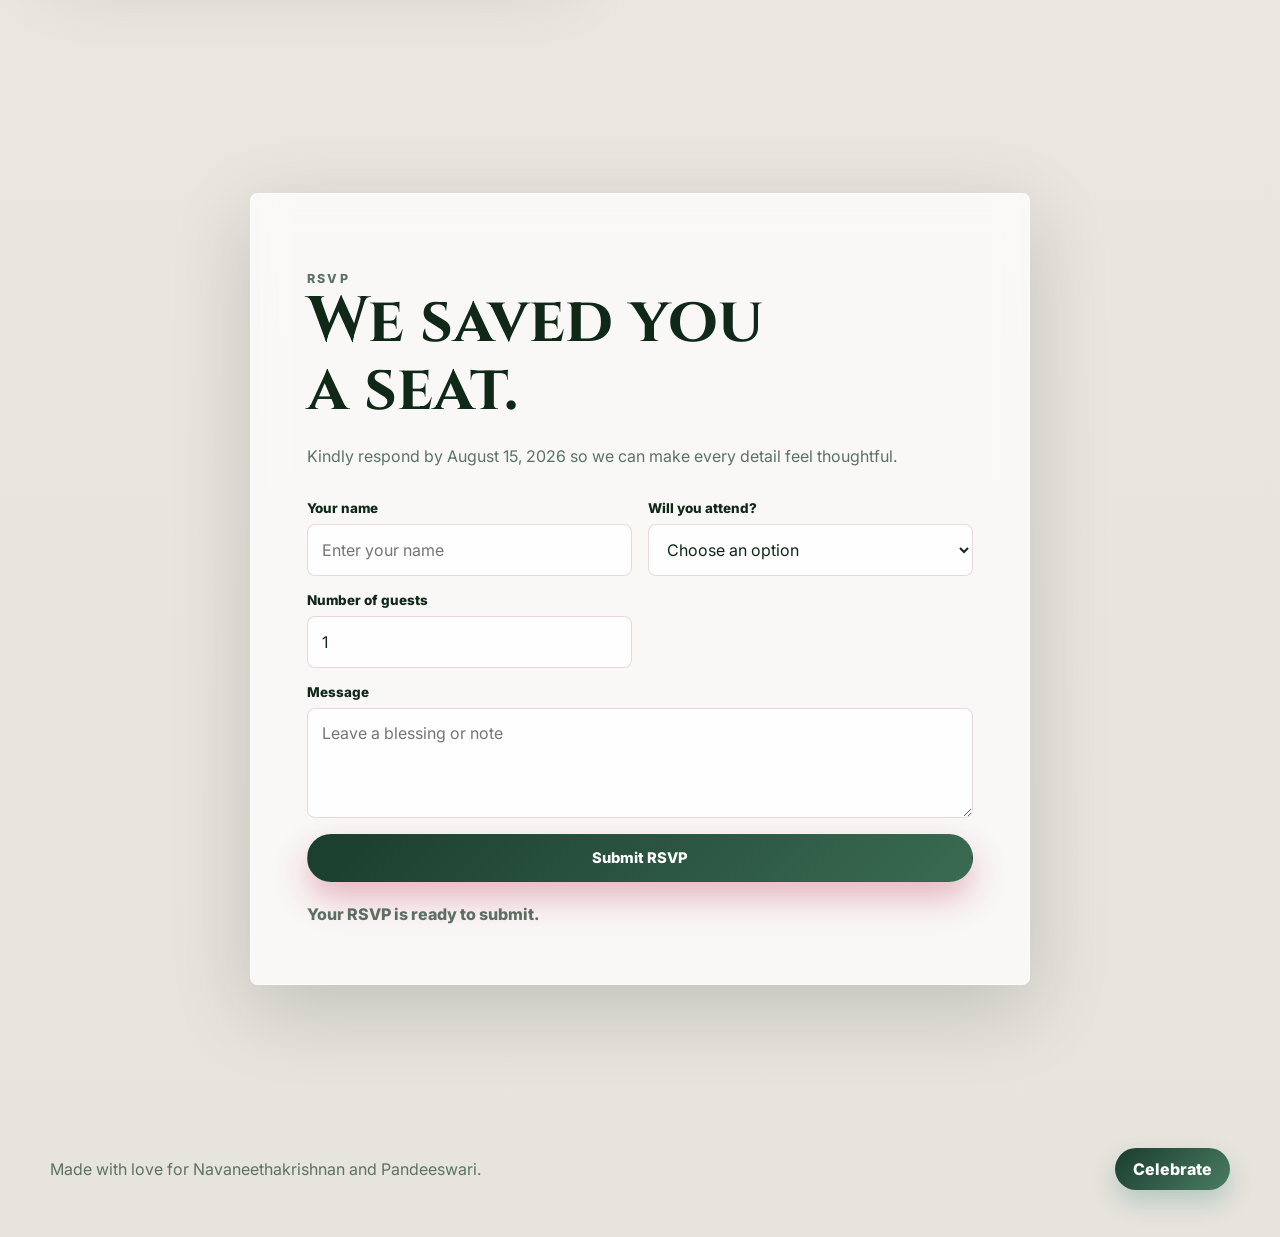
==== commit 386adb3a: "button enable" ====
--- a/index.html
+++ b/index.html
@@ -25,7 +25,7 @@
         </div>
         <div class="invite-card__panel invite-card__panel--bottom">
           <p id="invite-copy">
-            Your celebration awaits. Tap the button to enter the wedding invitation.
+             Tap the button to enter the wedding invitation.
           </p>
           <button class="button button-primary invite-open-btn" type="button">Open invitation</button>
         </div>
@@ -212,7 +212,7 @@
           <article class="event-card" data-reveal>
             <div class="event-time">
               <span>Aug 22</span>
-              <strong>4:00 PM</strong>
+              <strong>4:45 PM</strong>
             </div>
             <div>
               <h3>Engagement & Reception</h3>
@@ -223,7 +223,7 @@
           <article class="event-card" data-reveal>
             <div class="event-time">
               <span>Aug 23</span>
-              <strong>9:00 AM</strong>
+              <strong>10:45 AM</strong>
             </div>
             <div>
               <h3>Marriage Ceremony</h3>
@@ -236,7 +236,7 @@
       <section class="countdown-section section-band" aria-label="Countdown">
         <div class="countdown-shell" data-reveal>
           <p class="eyebrow">The countdown begins</p>
-          <div class="countdown" data-date="2026-08-23T09:00:00+05:30">
+          <div class="countdown" data-date="2026-08-23T10:45:00+05:30">
             <div>
               <strong id="days">000</strong>
               <span>Days</span>
@@ -279,8 +279,8 @@
           </p>
           <div class="venue-meta">
             <span>Dress code: Festive elegant</span>
-            <span>Engagement & Reception: Aug 22 at 4:00 PM</span>
-            <span>Marriage: Aug 23 from 9:00 AM</span>
+            <span>Engagement & Reception: Aug 22 at 4:45 PM</span>
+            <span>Marriage: Aug 23 from 10:45 AM</span>
           </div>
           <a class="button button-primary magnet" href="https://maps.app.goo.gl/CbwffYNHXpAgiGdS9" target="_blank" rel="noreferrer">
             Open Map
--- a/styles.css
+++ b/styles.css
@@ -167,7 +167,6 @@
 
 .invite-open-btn {
   min-width: 250px;
-}
   position: fixed;
   inset: 0;
   z-index: 60;
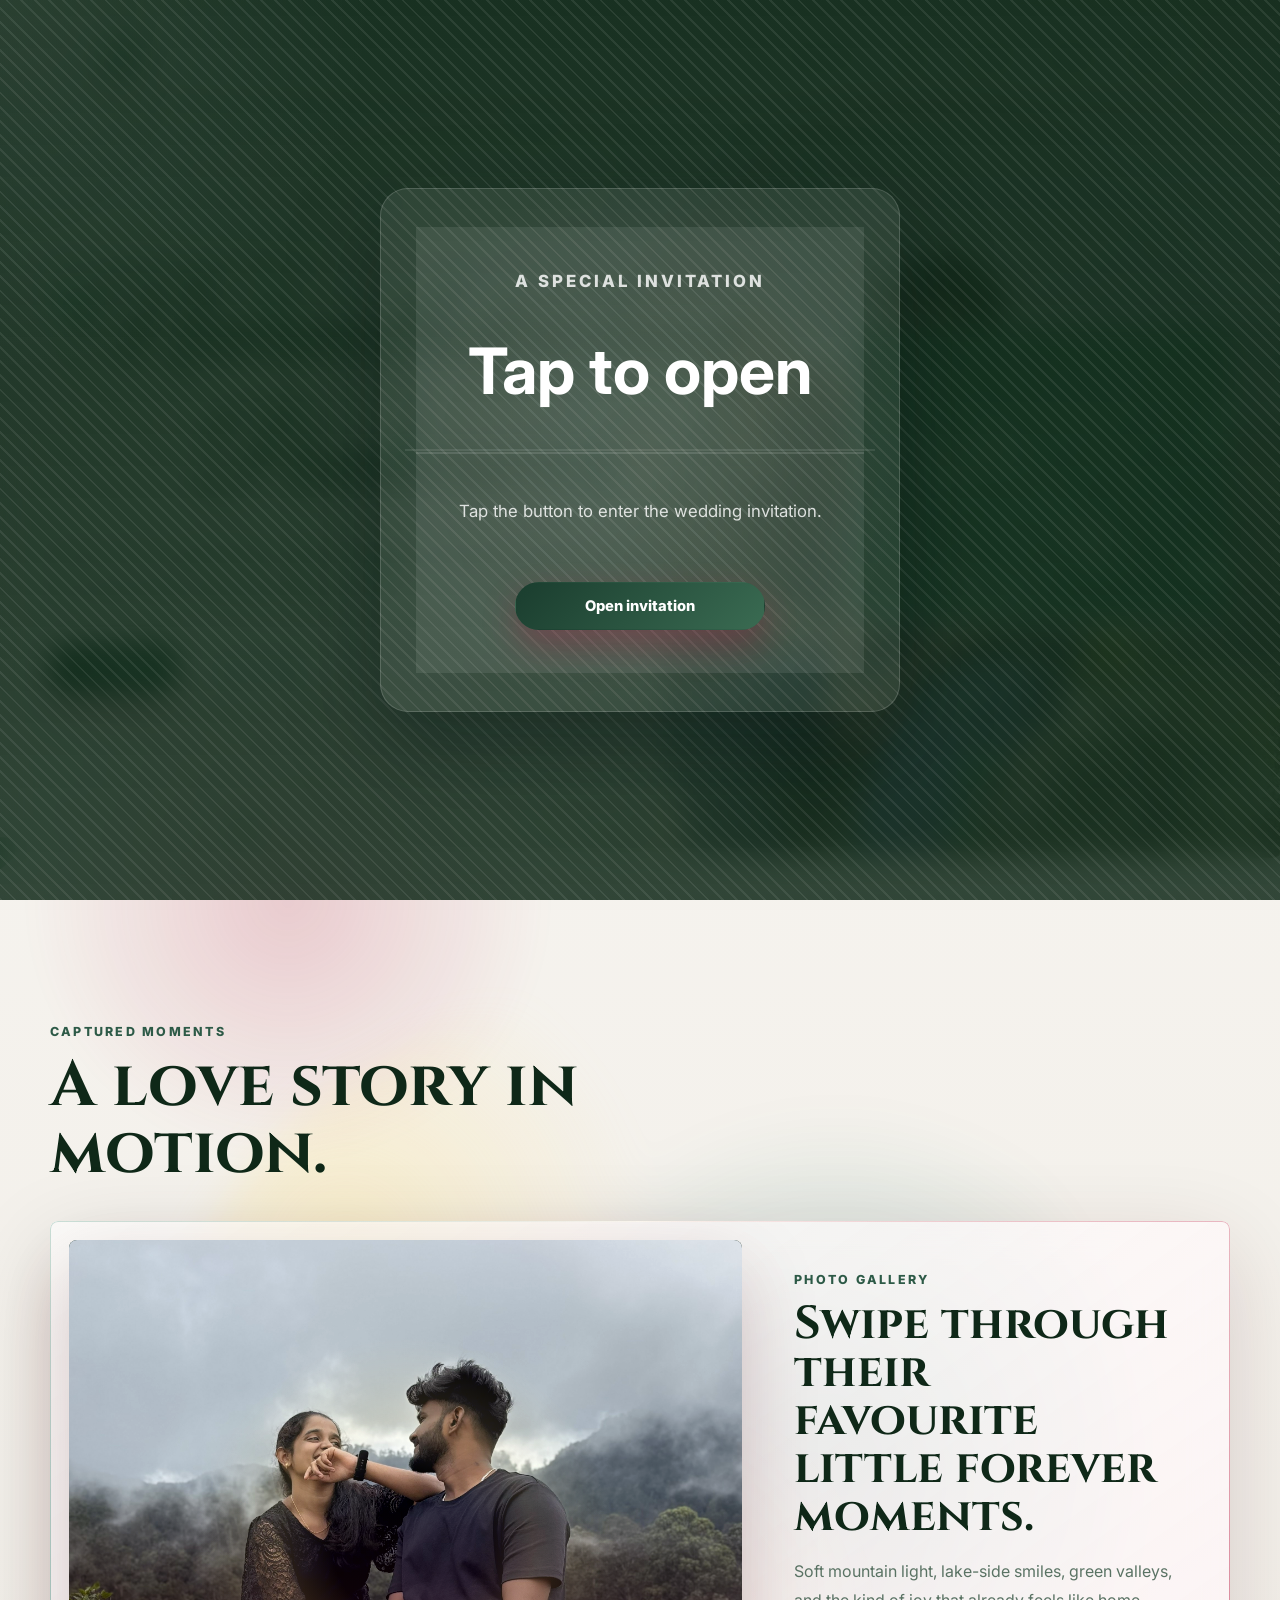
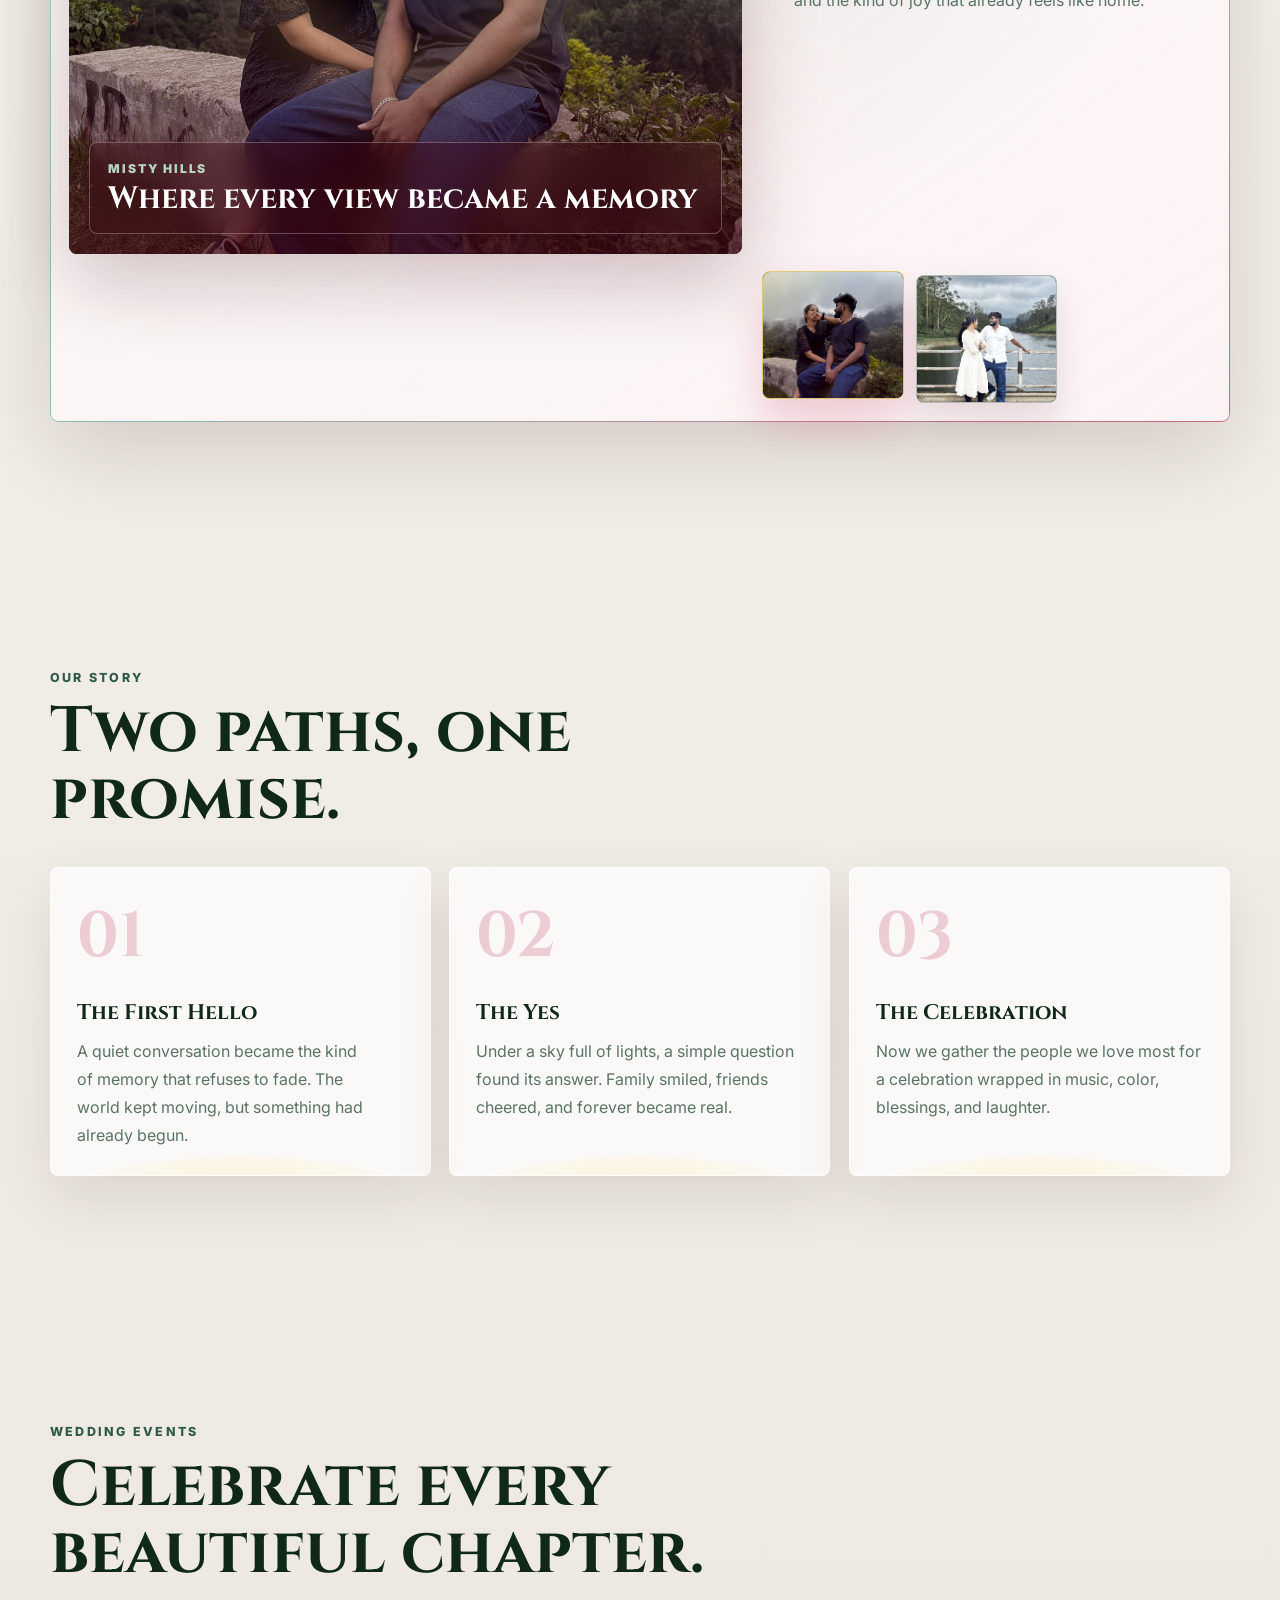
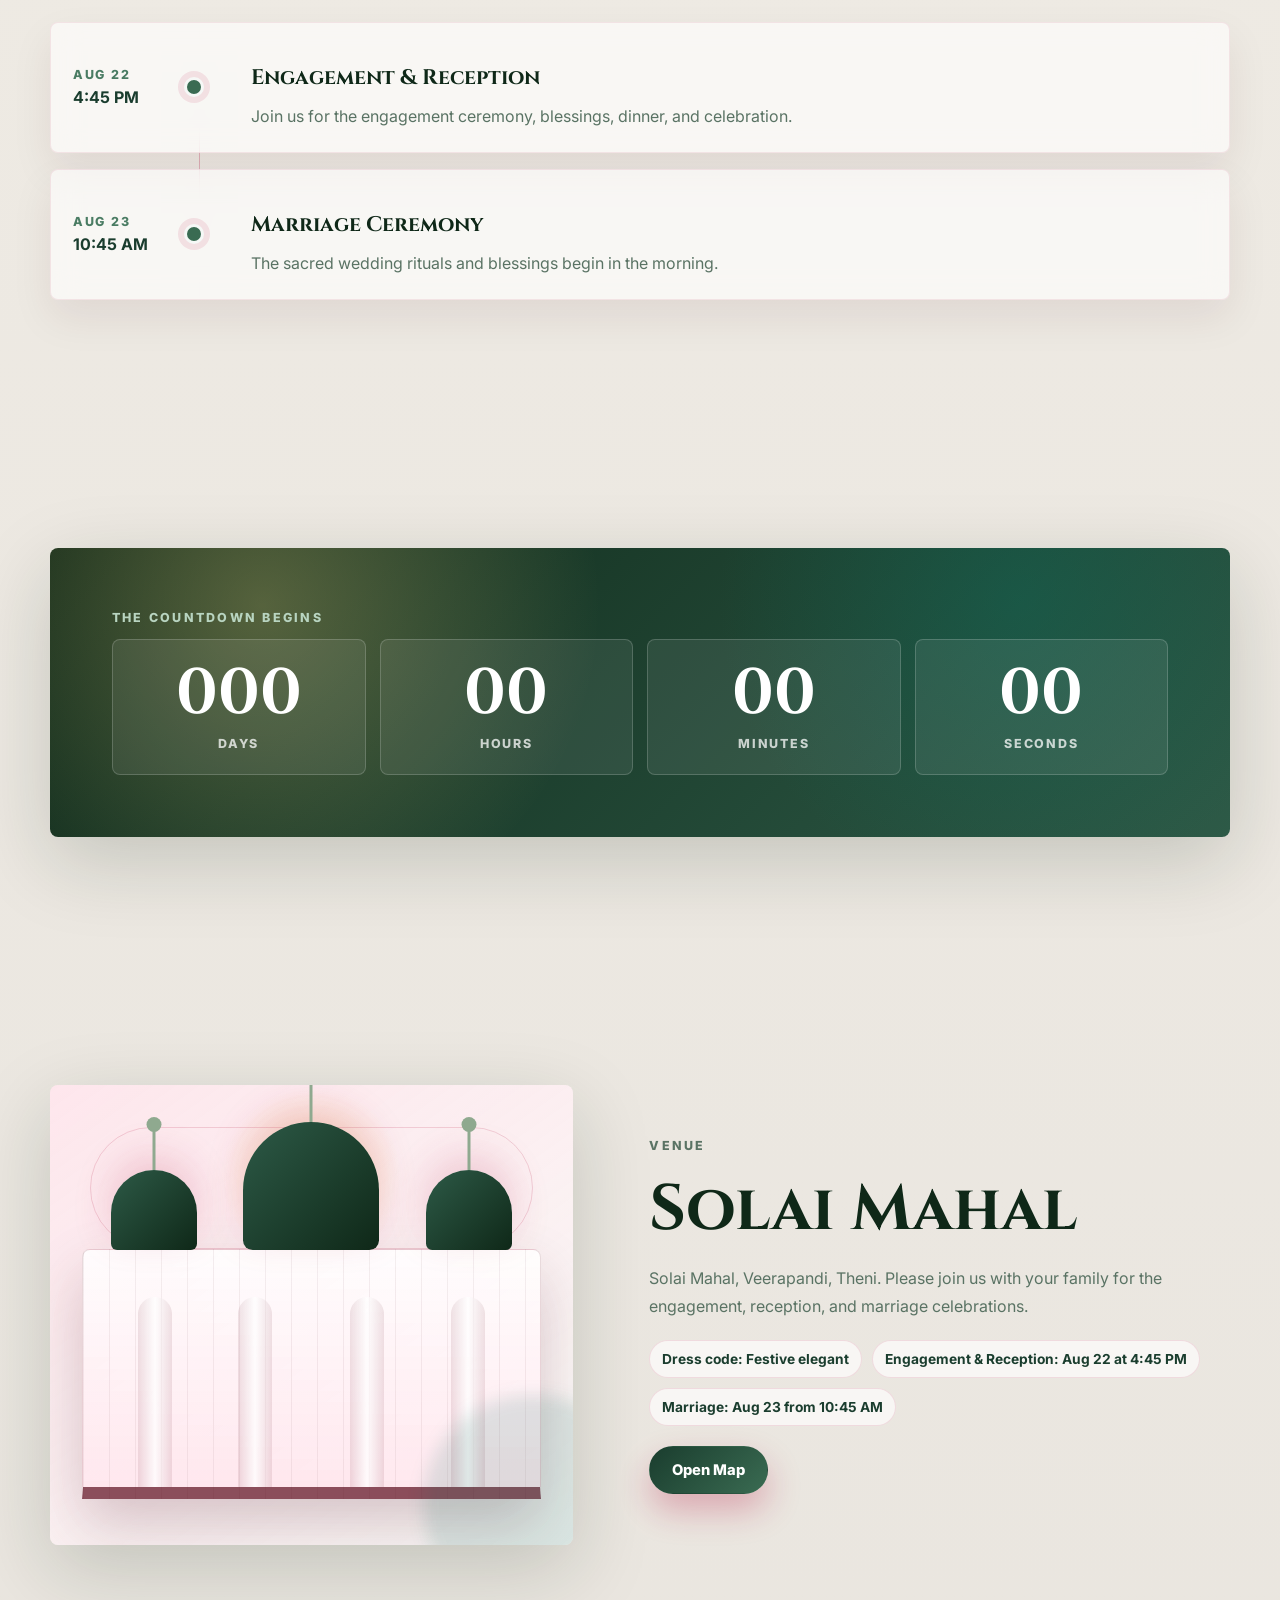
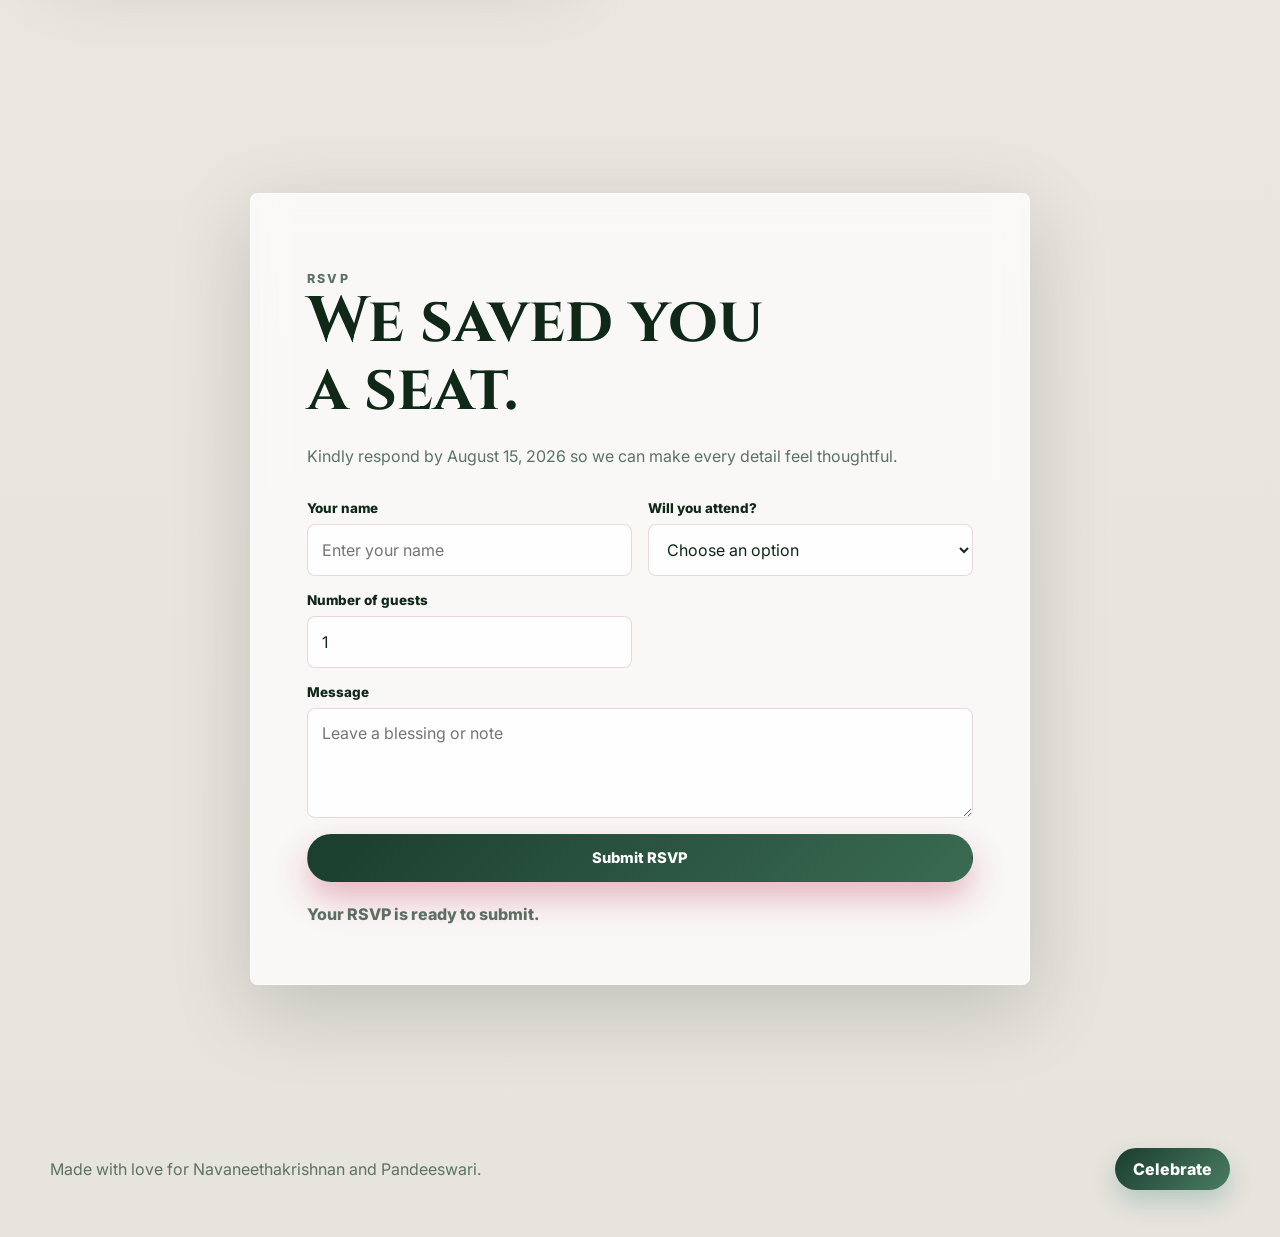
==== commit eede5b4b: "final" ====
--- a/index.html
+++ b/index.html
@@ -31,8 +31,8 @@
         </div>
       </div>
     </div>
-    <audio id="bgMusic" preload="metadata" loop playsinline>
-      <source src="assets/couple/gehra-hua.mp3" type="audio/mpeg">
+    <audio id="bgMusic" preload="none" loop playsinline webkit-playsinline>
+    <source src="assets/couple/gehra-hua.mp3" type="audio/mpeg">
     </audio>
 
     <div class="page-aura" aria-hidden="true"></div>
